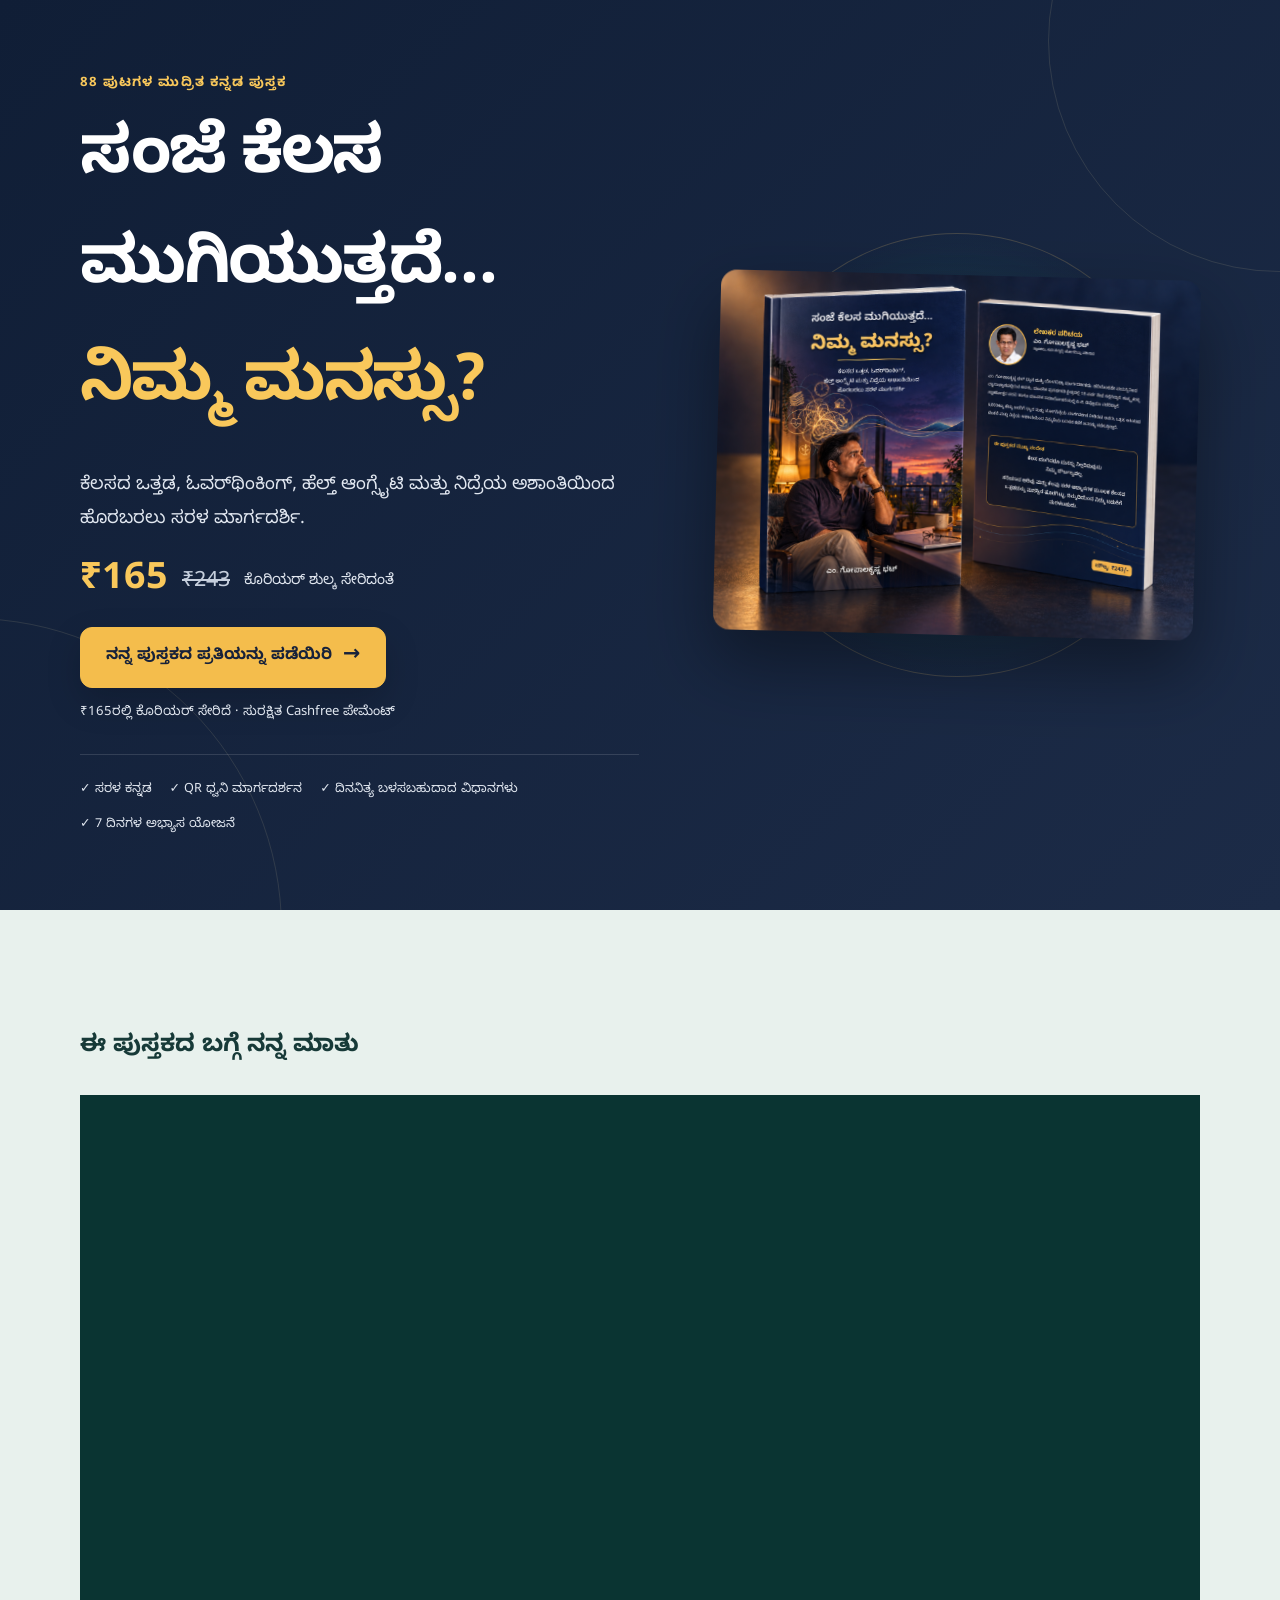
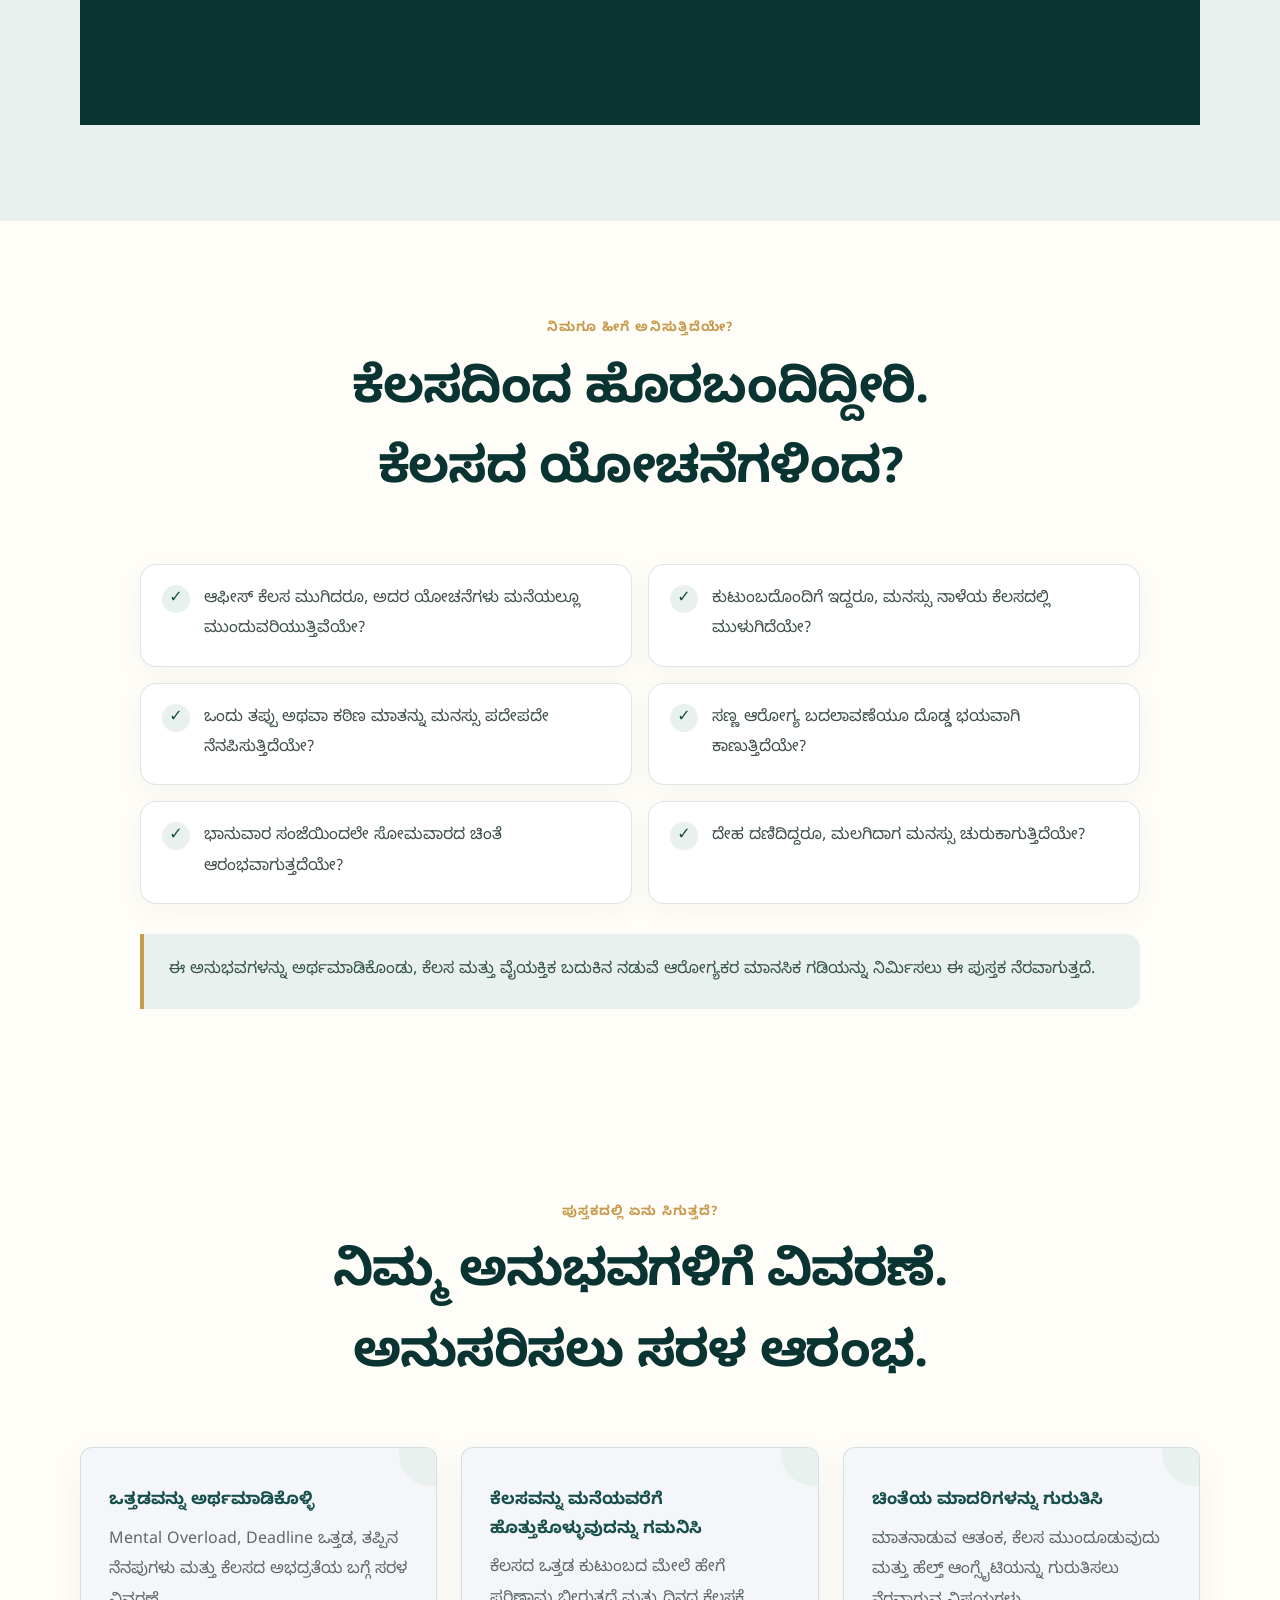
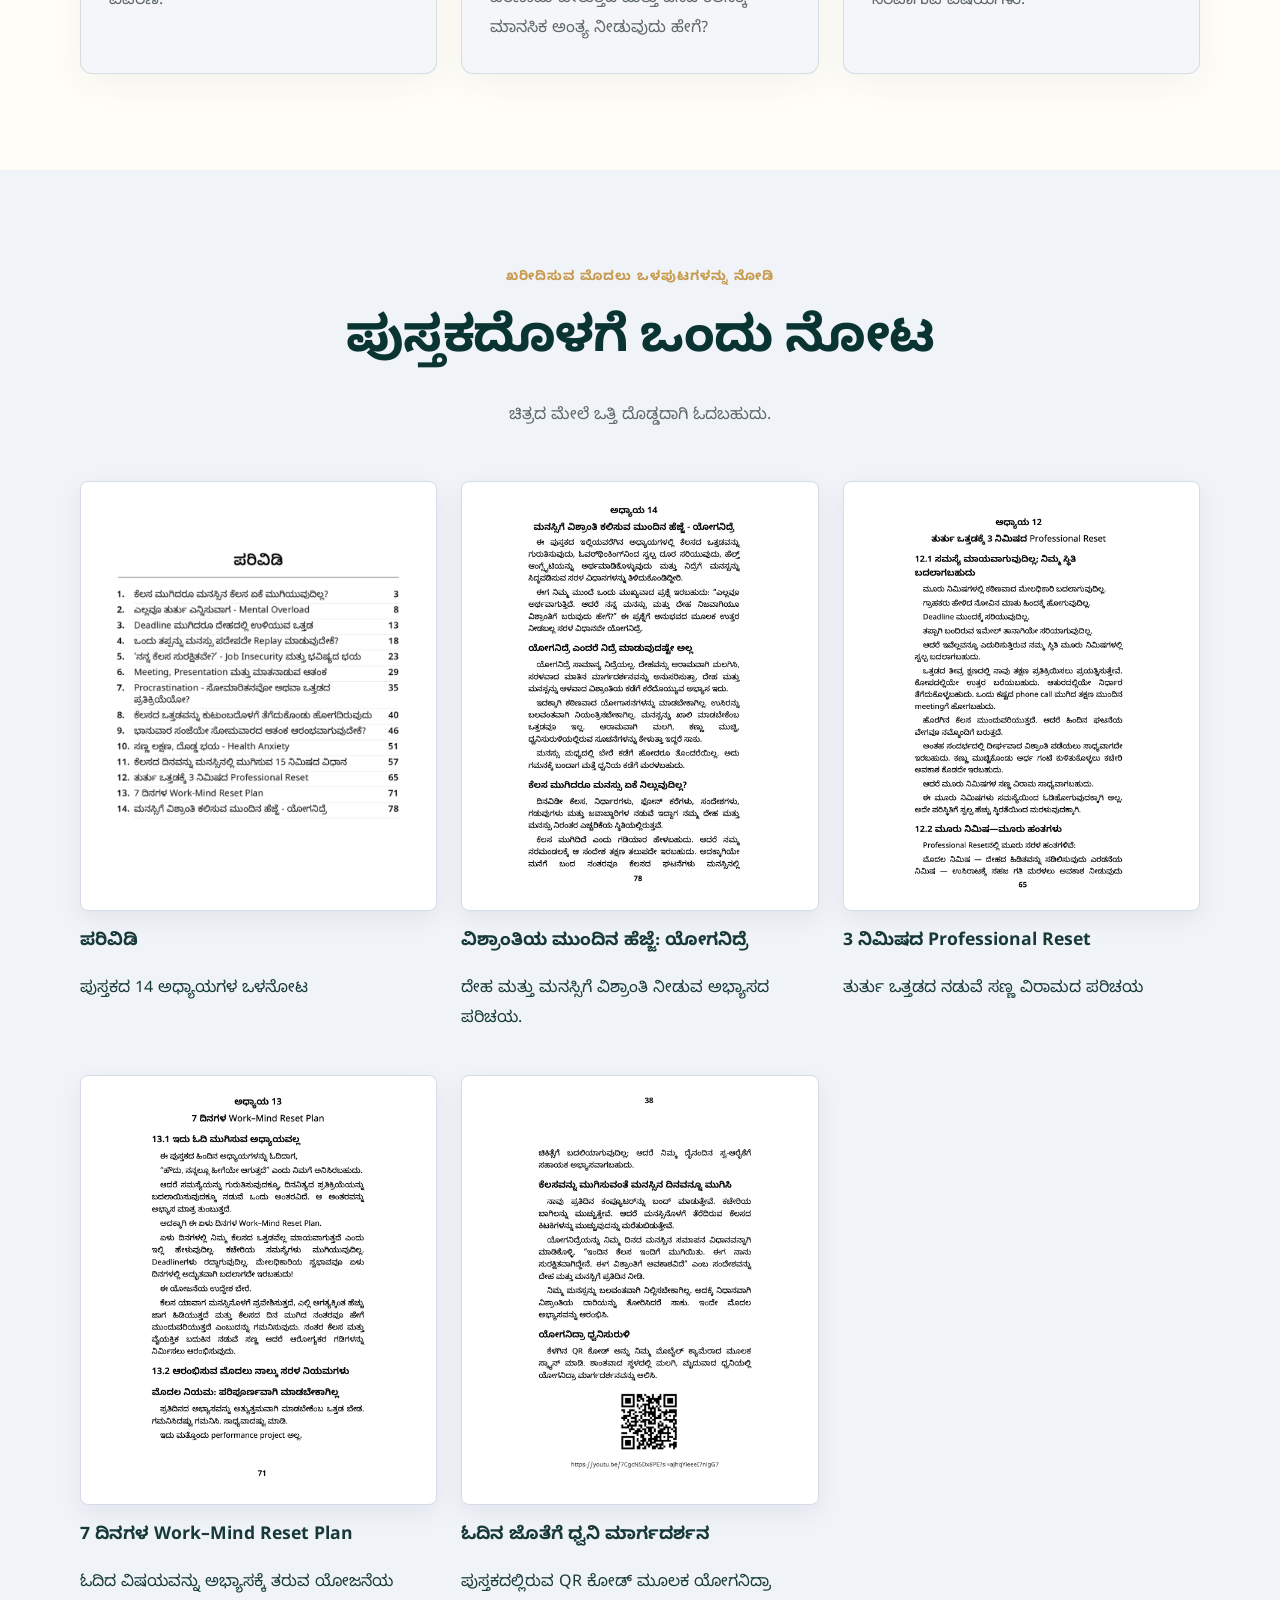
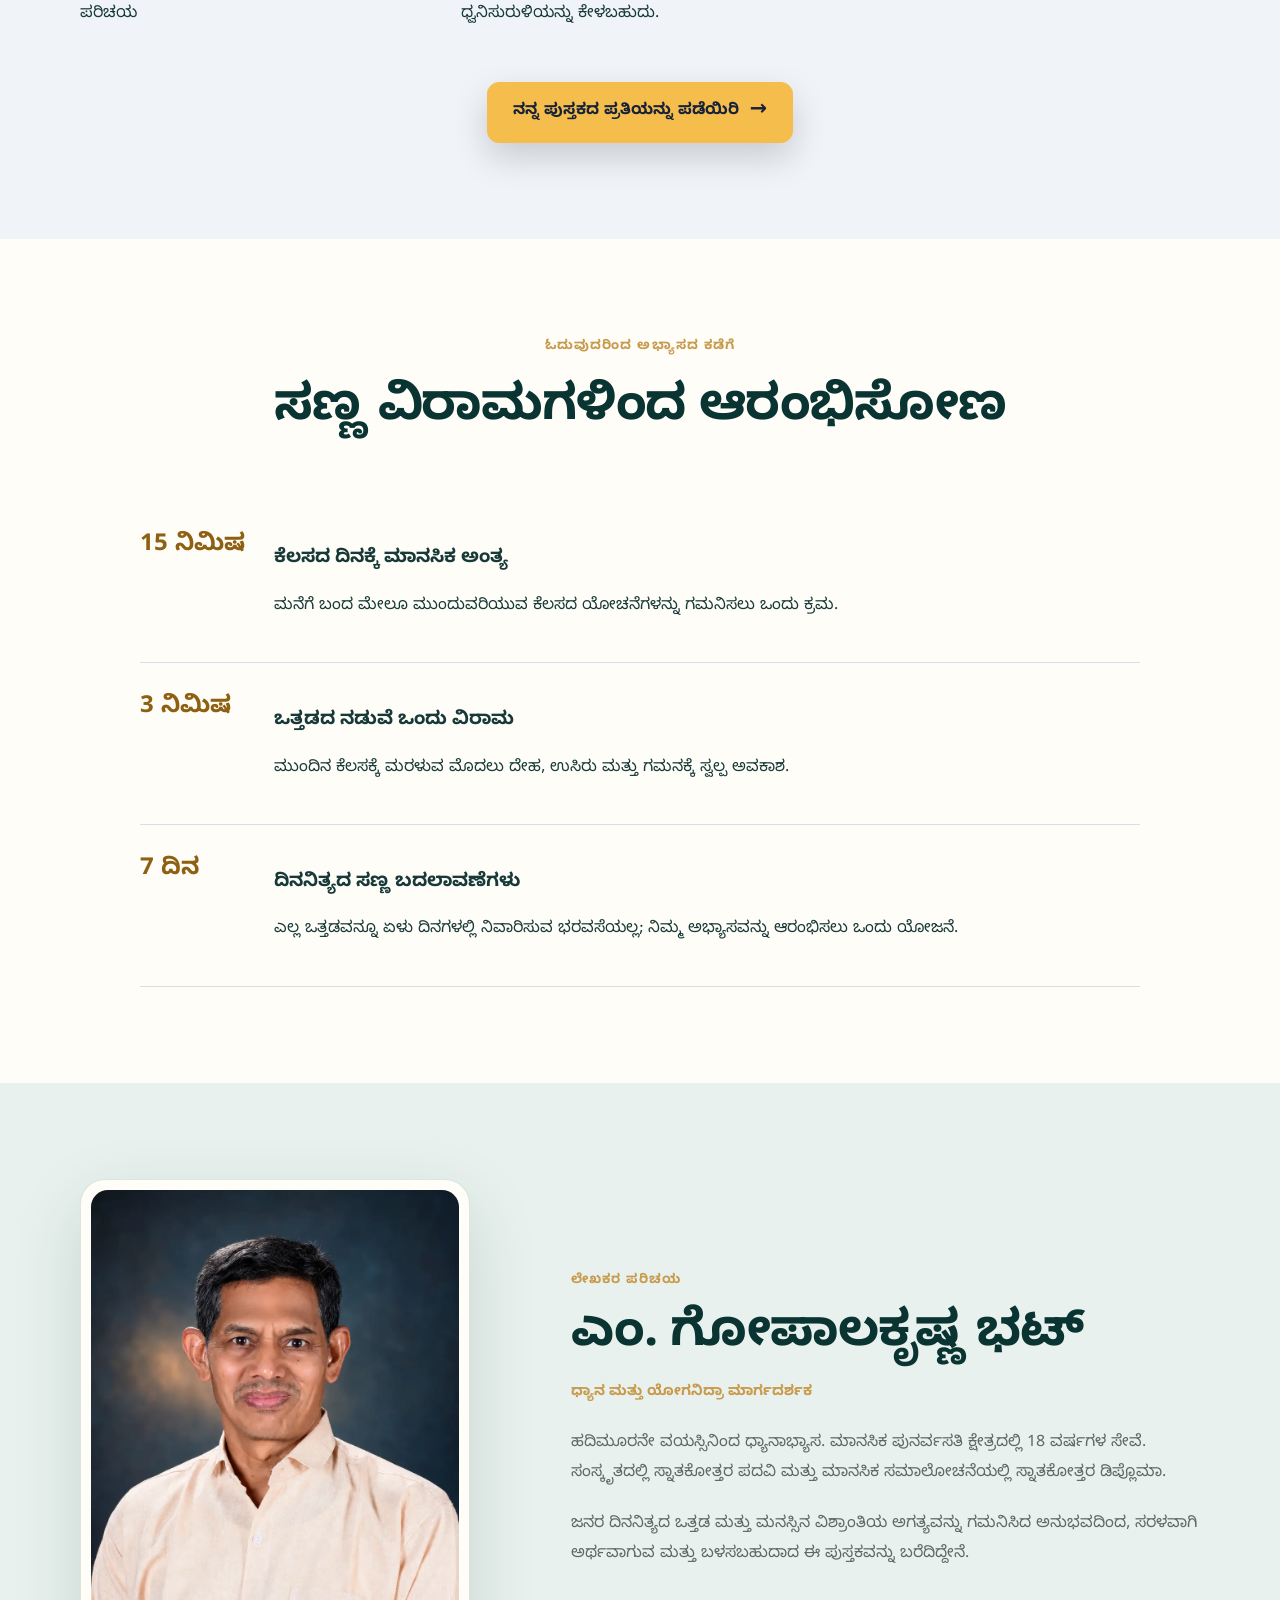
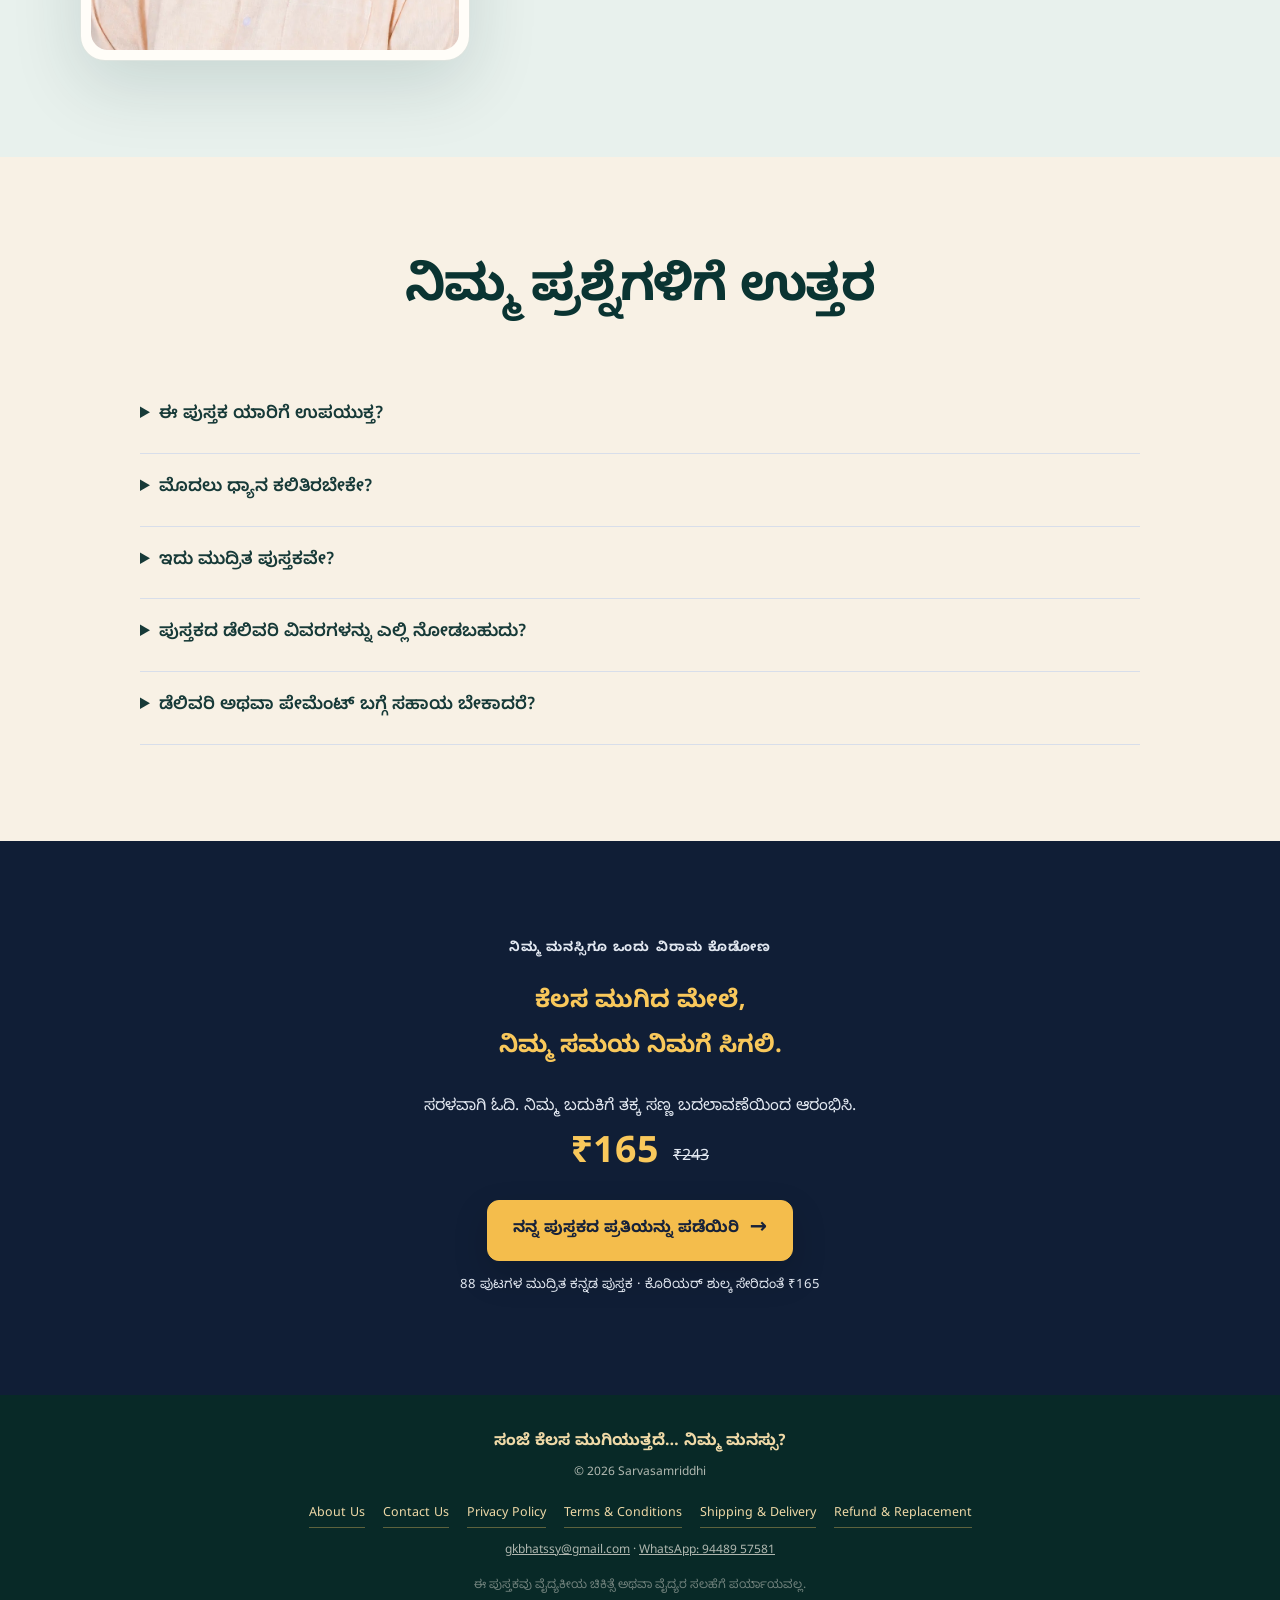
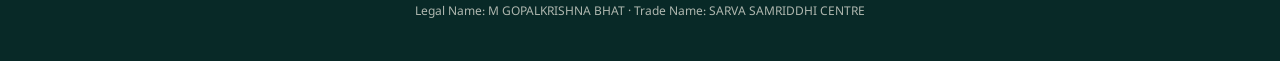
==== index.html @ 40033f7b "Add files via upload" ====
<!doctype html><html lang="kn"><head><meta charset="UTF-8"><meta name="viewport" content="width=device-width,initial-scale=1"><title>ಸಂಜೆ ಕೆಲಸ ಮುಗಿಯುತ್ತದೆ… ನಿಮ್ಮ ಮನಸ್ಸು? | ಎಂ. ಗೋಪಾಲಕೃಷ್ಣ ಭಟ್</title><meta name="description" content="ಕೆಲಸದ ಒತ್ತಡ, ಓವರ್‌ಥಿಂಕಿಂಗ್, ಹೆಲ್ತ್ ಆಂಗ್ಸೈಟಿ ಮತ್ತು ನಿದ್ರೆಯ ಅಶಾಂತಿಯಿಂದ ಹೊರಬರಲು ಸರಳ ಕನ್ನಡ ಮಾರ್ಗದರ್ಶಿ. 88 ಪುಟಗಳ ಮುದ್ರಿತ ಪುಸ್ತಕ."><link rel="canonical" href="https://sanjekelasa.yoganidraonline.com/"><meta name="theme-color" content="#101e36"><link rel="stylesheet" href="styles.css"><script src="config.js"></script><script defer src="tracking.js"></script></head><body><main><section class="hero"><div class="container hero-grid"><div class="hero-copy"><p class="eyebrow">88 ಪುಟಗಳ ಮುದ್ರಿತ ಕನ್ನಡ ಪುಸ್ತಕ</p><h1>ಸಂಜೆ ಕೆಲಸ ಮುಗಿಯುತ್ತದೆ…<span>ನಿಮ್ಮ ಮನಸ್ಸು?</span></h1><p class="hero-subtitle">ಕೆಲಸದ ಒತ್ತಡ, ಓವರ್‌ಥಿಂಕಿಂಗ್, ಹೆಲ್ತ್ ಆಂಗ್ಸೈಟಿ ಮತ್ತು ನಿದ್ರೆಯ ಅಶಾಂತಿಯಿಂದ ಹೊರಬರಲು ಸರಳ ಮಾರ್ಗದರ್ಶಿ.</p></div><div class="hero-visual"><div class="book-mockup-stage"><img src="assets/book-hero.png" alt="ಸಂಜೆ ಕೆಲಸ ಮುಗಿಯುತ್ತದೆ… ನಿಮ್ಮ ಮನಸ್ಸು? ಪುಸ್ತಕದ ಮುಂಭಾಗ ಮತ್ತು ಹಿಂಭಾಗದ 3D ಚಿತ್ರ" width="1448" height="1086" fetchpriority="high"></div></div><div class="hero-actions"><div class="price-row"><span class="price">₹165</span><del>₹243</del><span class="price-note">ಕೊರಿಯರ್ ಶುಲ್ಕ ಸೇರಿದಂತೆ</span></div><a class="primary-button checkout" href="https://payments.cashfree.com/forms/sanjekelasa">ನನ್ನ ಪುಸ್ತಕದ ಪ್ರತಿಯನ್ನು ಪಡೆಯಿರಿ <span aria-hidden="true">→</span></a><p class="payment-note">₹165ರಲ್ಲಿ ಕೊರಿಯರ್ ಸೇರಿದೆ · ಸುರಕ್ಷಿತ Cashfree ಪೇಮೆಂಟ್</p><div class="micro-trust"><span>✓ ಸರಳ ಕನ್ನಡ</span><span>✓ QR ಧ್ವನಿ ಮಾರ್ಗದರ್ಶನ</span><span>✓ ದಿನನಿತ್ಯ ಬಳಸಬಹುದಾದ ವಿಧಾನಗಳು</span><span>✓ 7 ದಿನಗಳ ಅಭ್ಯಾಸ ಯೋಜನೆ</span></div></div></div></section>
<section class="section book-video" id="book-video" hidden><div class="container"><h2>ಈ ಪುಸ್ತಕದ ಬಗ್ಗೆ ನನ್ನ ಮಾತು</h2><div class="video-wrap"><iframe id="intro-video" title="ಪುಸ್ತಕದ ಬಗ್ಗೆ ಲೇಖಕರ ಪರಿಚಯ" loading="lazy" allowfullscreen></iframe></div></div></section><section class="section problems"><div class="container narrow"><div class="section-heading"><p class="section-kicker">ನಿಮಗೂ ಹೀಗೆ ಅನಿಸುತ್ತಿದೆಯೇ?</p><h2>ಕೆಲಸದಿಂದ ಹೊರಬಂದಿದ್ದೀರಿ.<br>ಕೆಲಸದ ಯೋಚನೆಗಳಿಂದ?</h2></div><div class="problem-grid"><div class="problem-card"><span aria-hidden="true">✓</span><p>ಆಫೀಸ್ ಕೆಲಸ ಮುಗಿದರೂ, ಅದರ ಯೋಚನೆಗಳು ಮನೆಯಲ್ಲೂ ಮುಂದುವರಿಯುತ್ತಿವೆಯೇ?</p></div><div class="problem-card"><span aria-hidden="true">✓</span><p>ಕುಟುಂಬದೊಂದಿಗೆ ಇದ್ದರೂ, ಮನಸ್ಸು ನಾಳೆಯ ಕೆಲಸದಲ್ಲಿ ಮುಳುಗಿದೆಯೇ?</p></div><div class="problem-card"><span aria-hidden="true">✓</span><p>ಒಂದು ತಪ್ಪು ಅಥವಾ ಕಠಿಣ ಮಾತನ್ನು ಮನಸ್ಸು ಪದೇಪದೇ ನೆನಪಿಸುತ್ತಿದೆಯೇ?</p></div><div class="problem-card"><span aria-hidden="true">✓</span><p>ಸಣ್ಣ ಆರೋಗ್ಯ ಬದಲಾವಣೆಯೂ ದೊಡ್ಡ ಭಯವಾಗಿ ಕಾಣುತ್ತಿದೆಯೇ?</p></div><div class="problem-card"><span aria-hidden="true">✓</span><p>ಭಾನುವಾರ ಸಂಜೆಯಿಂದಲೇ ಸೋಮವಾರದ ಚಿಂತೆ ಆರಂಭವಾಗುತ್ತದೆಯೇ?</p></div><div class="problem-card"><span aria-hidden="true">✓</span><p>ದೇಹ ದಣಿದಿದ್ದರೂ, ಮಲಗಿದಾಗ ಮನಸ್ಸು ಚುರುಕಾಗುತ್ತಿದೆಯೇ?</p></div></div><div class="soft-highlight"><p>ಈ ಅನುಭವಗಳನ್ನು ಅರ್ಥಮಾಡಿಕೊಂಡು, ಕೆಲಸ ಮತ್ತು ವೈಯಕ್ತಿಕ ಬದುಕಿನ ನಡುವೆ ಆರೋಗ್ಯಕರ ಮಾನಸಿಕ ಗಡಿಯನ್ನು ನಿರ್ಮಿಸಲು ಈ ಪುಸ್ತಕ ನೆರವಾಗುತ್ತದೆ.</p></div></div></section><section class="section"><div class="container"><div class="section-heading"><p class="section-kicker">ಪುಸ್ತಕದಲ್ಲಿ ಏನು ಸಿಗುತ್ತದೆ?</p><h2>ನಿಮ್ಮ ಅನುಭವಗಳಿಗೆ ವಿವರಣೆ.<br>ಅನುಸರಿಸಲು ಸರಳ ಆರಂಭ.</h2></div><div class="benefit-grid"><article class="benefit-card"><h3>ಒತ್ತಡವನ್ನು ಅರ್ಥಮಾಡಿಕೊಳ್ಳಿ</h3><p>Mental Overload, Deadline ಒತ್ತಡ, ತಪ್ಪಿನ ನೆನಪುಗಳು ಮತ್ತು ಕೆಲಸದ ಅಭದ್ರತೆಯ ಬಗ್ಗೆ ಸರಳ ವಿವರಣೆ.</p></article><article class="benefit-card"><h3>ಕೆಲಸವನ್ನು ಮನೆಯವರೆಗೆ ಹೊತ್ತುಕೊಳ್ಳುವುದನ್ನು ಗಮನಿಸಿ</h3><p>ಕೆಲಸದ ಒತ್ತಡ ಕುಟುಂಬದ ಮೇಲೆ ಹೇಗೆ ಪರಿಣಾಮ ಬೀರುತ್ತದೆ ಮತ್ತು ದಿನದ ಕೆಲಸಕ್ಕೆ ಮಾನಸಿಕ ಅಂತ್ಯ ನೀಡುವುದು ಹೇಗೆ?</p></article><article class="benefit-card"><h3>ಚಿಂತೆಯ ಮಾದರಿಗಳನ್ನು ಗುರುತಿಸಿ</h3><p>ಮಾತನಾಡುವ ಆತಂಕ, ಕೆಲಸ ಮುಂದೂಡುವುದು ಮತ್ತು ಹೆಲ್ತ್ ಆಂಗ್ಸೈಟಿಯನ್ನು ಗುರುತಿಸಲು ನೆರವಾಗುವ ವಿಷಯಗಳು.</p></article></div></div></section><section class="section preview-section"><div class="container"><div class="section-heading"><p class="section-kicker">ಖರೀದಿಸುವ ಮೊದಲು ಒಳಪುಟಗಳನ್ನು ನೋಡಿ</p><h2>ಪುಸ್ತಕದೊಳಗೆ ಒಂದು ನೋಟ</h2><p>ಚಿತ್ರದ ಮೇಲೆ ಒತ್ತಿ ದೊಡ್ಡದಾಗಿ ಓದಬಹುದು.</p></div><div class="sample-grid"><a class="sample-card" href="assets/contents.png" target="_blank" rel="noopener"><div class="sample-paper"><img src="assets/contents.png" alt="ಪರಿವಿಡಿ — ಪುಸ್ತಕದ ಮೂಲ ಒಳಪುಟ" loading="lazy"></div><h3>ಪರಿವಿಡಿ</h3><p>ಪುಸ್ತಕದ 14 ಅಧ್ಯಾಯಗಳ ಒಳನೋಟ</p></a><a class="sample-card" href="assets/yoganidra.png" target="_blank" rel="noopener"><div class="sample-paper"><img src="assets/yoganidra.png" alt="ಯೋಗನಿದ್ರೆಯ ಪರಿಚಯ — ಪುಸ್ತಕದ ಒಳಪುಟ" loading="lazy"></div><h3>ವಿಶ್ರಾಂತಿಯ ಮುಂದಿನ ಹೆಜ್ಜೆ: ಯೋಗನಿದ್ರೆ</h3><p>ದೇಹ ಮತ್ತು ಮನಸ್ಸಿಗೆ ವಿಶ್ರಾಂತಿ ನೀಡುವ ಅಭ್ಯಾಸದ ಪರಿಚಯ.</p></a><a class="sample-card" href="assets/reset3.png" target="_blank" rel="noopener"><div class="sample-paper"><img src="assets/reset3.png" alt="3 ನಿಮಿಷದ Professional Reset — ಪುಸ್ತಕದ ಮೂಲ ಒಳಪುಟ" loading="lazy"></div><h3>3 ನಿಮಿಷದ Professional Reset</h3><p>ತುರ್ತು ಒತ್ತಡದ ನಡುವೆ ಸಣ್ಣ ವಿರಾಮದ ಪರಿಚಯ</p></a><a class="sample-card" href="assets/plan7.png" target="_blank" rel="noopener"><div class="sample-paper"><img src="assets/plan7.png" alt="7 ದಿನಗಳ Work–Mind Reset Plan — ಪುಸ್ತಕದ ಮೂಲ ಒಳಪುಟ" loading="lazy"></div><h3>7 ದಿನಗಳ Work–Mind Reset Plan</h3><p>ಓದಿದ ವಿಷಯವನ್ನು ಅಭ್ಯಾಸಕ್ಕೆ ತರುವ ಯೋಜನೆಯ ಪರಿಚಯ</p></a><a class="sample-card" href="assets/audio-qr.png" target="_blank" rel="noopener"><div class="sample-paper"><img src="assets/audio-qr.png" alt="ಯೋಗನಿದ್ರಾ ಧ್ವನಿಸುರುಳಿಯ QR ಕೋಡ್ ಇರುವ ಪುಸ್ತಕದ ಪುಟ" loading="lazy"></div><h3>ಓದಿನ ಜೊತೆಗೆ ಧ್ವನಿ ಮಾರ್ಗದರ್ಶನ</h3><p>ಪುಸ್ತಕದಲ್ಲಿರುವ QR ಕೋಡ್ ಮೂಲಕ ಯೋಗನಿದ್ರಾ ಧ್ವನಿಸುರುಳಿಯನ್ನು ಕೇಳಬಹುದು.</p></a></div><div class="section-cta"><a class="primary-button checkout" href="https://payments.cashfree.com/forms/sanjekelasa">ನನ್ನ ಪುಸ್ತಕದ ಪ್ರತಿಯನ್ನು ಪಡೆಯಿರಿ <span aria-hidden="true">→</span></a></div></div></section><section class="section"><div class="container narrow"><div class="section-heading"><p class="section-kicker">ಓದುವುದರಿಂದ ಅಭ್ಯಾಸದ ಕಡೆಗೆ</p><h2>ಸಣ್ಣ ವಿರಾಮಗಳಿಂದ ಆರಂಭಿಸೋಣ</h2></div><div class="reset-list"><article><strong>15 ನಿಮಿಷ</strong><div><h3>ಕೆಲಸದ ದಿನಕ್ಕೆ ಮಾನಸಿಕ ಅಂತ್ಯ</h3><p>ಮನೆಗೆ ಬಂದ ಮೇಲೂ ಮುಂದುವರಿಯುವ ಕೆಲಸದ ಯೋಚನೆಗಳನ್ನು ಗಮನಿಸಲು ಒಂದು ಕ್ರಮ.</p></div></article><article><strong>3 ನಿಮಿಷ</strong><div><h3>ಒತ್ತಡದ ನಡುವೆ ಒಂದು ವಿರಾಮ</h3><p>ಮುಂದಿನ ಕೆಲಸಕ್ಕೆ ಮರಳುವ ಮೊದಲು ದೇಹ, ಉಸಿರು ಮತ್ತು ಗಮನಕ್ಕೆ ಸ್ವಲ್ಪ ಅವಕಾಶ.</p></div></article><article><strong>7 ದಿನ</strong><div><h3>ದಿನನಿತ್ಯದ ಸಣ್ಣ ಬದಲಾವಣೆಗಳು</h3><p>ಎಲ್ಲ ಒತ್ತಡವನ್ನೂ ಏಳು ದಿನಗಳಲ್ಲಿ ನಿವಾರಿಸುವ ಭರವಸೆಯಲ್ಲ; ನಿಮ್ಮ ಅಭ್ಯಾಸವನ್ನು ಆರಂಭಿಸಲು ಒಂದು ಯೋಜನೆ.</p></div></article></div></div></section><section class="section author-section"><div class="container author-grid"><div class="author-photo"><img src="assets/author-portrait.webp" alt="ಎಂ. ಗೋಪಾಲಕೃಷ್ಣ ಭಟ್" loading="lazy"></div><div class="author-copy"><p class="section-kicker">ಲೇಖಕರ ಪರಿಚಯ</p><h2>ಎಂ. ಗೋಪಾಲಕೃಷ್ಣ ಭಟ್</h2><p class="author-role">ಧ್ಯಾನ ಮತ್ತು ಯೋಗನಿದ್ರಾ ಮಾರ್ಗದರ್ಶಕ</p><p>ಹದಿಮೂರನೇ ವಯಸ್ಸಿನಿಂದ ಧ್ಯಾನಾಭ್ಯಾಸ. ಮಾನಸಿಕ ಪುನರ್ವಸತಿ ಕ್ಷೇತ್ರದಲ್ಲಿ 18 ವರ್ಷಗಳ ಸೇವೆ. ಸಂಸ್ಕೃತದಲ್ಲಿ ಸ್ನಾತಕೋತ್ತರ ಪದವಿ ಮತ್ತು ಮಾನಸಿಕ ಸಮಾಲೋಚನೆಯಲ್ಲಿ ಸ್ನಾತಕೋತ್ತರ ಡಿಪ್ಲೊಮಾ.</p><p>ಜನರ ದಿನನಿತ್ಯದ ಒತ್ತಡ ಮತ್ತು ಮನಸ್ಸಿನ ವಿಶ್ರಾಂತಿಯ ಅಗತ್ಯವನ್ನು ಗಮನಿಸಿದ ಅನುಭವದಿಂದ, ಸರಳವಾಗಿ ಅರ್ಥವಾಗುವ ಮತ್ತು ಬಳಸಬಹುದಾದ ಈ ಪುಸ್ತಕವನ್ನು ಬರೆದಿದ್ದೇನೆ.</p></div></div></section><section class="section faq-section"><div class="container narrow"><div class="section-heading"><h2>ನಿಮ್ಮ ಪ್ರಶ್ನೆಗಳಿಗೆ ಉತ್ತರ</h2></div><details><summary>ಈ ಪುಸ್ತಕ ಯಾರಿಗೆ ಉಪಯುಕ್ತ?</summary><p>ಕೆಲಸ ಮುಗಿದ ನಂತರವೂ ಕೆಲಸದ ಚಿಂತೆ, ಓವರ್‌ಥಿಂಕಿಂಗ್ ಮತ್ತು ದಿನನಿತ್ಯದ ಒತ್ತಡ ಮುಂದುವರಿಯುವವರಿಗೆ.</p></details><details><summary>ಮೊದಲು ಧ್ಯಾನ ಕಲಿತಿರಬೇಕೇ?</summary><p>ಬೇಡ. ವಿಷಯಗಳನ್ನು ಸರಳ ಕನ್ನಡದಲ್ಲಿ ಪರಿಚಯಿಸಲಾಗಿದೆ. ನಿಮ್ಮ ಅನುಕೂಲಕ್ಕೆ ತಕ್ಕಂತೆ ಸಣ್ಣ ಅಭ್ಯಾಸಗಳಿಂದ ಆರಂಭಿಸಬಹುದು.</p></details><details><summary>ಇದು ಮುದ್ರಿತ ಪುಸ್ತಕವೇ?</summary><p>ಹೌದು. ಇದು 88 ಪುಟಗಳ ಕನ್ನಡ ಮುದ್ರಿತ ಪುಸ್ತಕ.</p></details><details><summary>ಪುಸ್ತಕದ ಡೆಲಿವರಿ ವಿವರಗಳನ್ನು ಎಲ್ಲಿ ನೋಡಬಹುದು?</summary><p>Shipping & Delivery ಪುಟದಲ್ಲಿ ವಿವರಗಳಿವೆ. ಖರೀದಿಸುವಾಗ ಸಂಪೂರ್ಣ ವಿಳಾಸ ಮತ್ತು ಸರಿಯಾದ ಮೊಬೈಲ್ ಸಂಖ್ಯೆ ನಮೂದಿಸಿ.</p></details><details><summary>ಡೆಲಿವರಿ ಅಥವಾ ಪೇಮೆಂಟ್ ಬಗ್ಗೆ ಸಹಾಯ ಬೇಕಾದರೆ?</summary><p>94489 57581 ಸಂಖ್ಯೆಗೆ WhatsApp ಮಾಡಿ ಅಥವಾ gkbhatssy@gmail.com ಗೆ ಬರೆಯಿರಿ. ಪೇಮೆಂಟ್ ಆಗಿದ್ದರೆ Order ID ತಿಳಿಸಿ.</p></details></div></section><section class="section final-offer"><div class="container narrow"><p class="section-kicker">ನಿಮ್ಮ ಮನಸ್ಸಿಗೂ ಒಂದು ವಿರಾಮ ಕೊಡೋಣ</p><h2>ಕೆಲಸ ಮುಗಿದ ಮೇಲೆ,<br>ನಿಮ್ಮ ಸಮಯ ನಿಮಗೆ ಸಿಗಲಿ.</h2><p>ಸರಳವಾಗಿ ಓದಿ. ನಿಮ್ಮ ಬದುಕಿಗೆ ತಕ್ಕ ಸಣ್ಣ ಬದಲಾವಣೆಯಿಂದ ಆರಂಭಿಸಿ.</p><div class="price-row"><span class="price">₹165</span><del>₹243</del></div><a class="primary-button checkout" href="https://payments.cashfree.com/forms/sanjekelasa">ನನ್ನ ಪುಸ್ತಕದ ಪ್ರತಿಯನ್ನು ಪಡೆಯಿರಿ <span aria-hidden="true">→</span></a><p class="payment-note">88 ಪುಟಗಳ ಮುದ್ರಿತ ಕನ್ನಡ ಪುಸ್ತಕ · ಕೊರಿಯರ್ ಶುಲ್ಕ ಸೇರಿದಂತೆ ₹165</p></div></section><footer><div class="container footer-inner"><strong>ಸಂಜೆ ಕೆಲಸ ಮುಗಿಯುತ್ತದೆ… ನಿಮ್ಮ ಮನಸ್ಸು?</strong><p>© 2026 Sarvasamriddhi</p><nav class="footer-links" aria-label="ಪಾಲಿಸಿಗಳು"><a href="about-us.html">About Us</a><a href="contact-us.html">Contact Us</a><a href="privacy-policy.html">Privacy Policy</a><a href="terms-and-conditions.html">Terms & Conditions</a><a href="shipping-delivery.html">Shipping & Delivery</a><a href="cancellation-replacement-refund.html">Refund & Replacement</a></nav><p><a href="mailto:gkbhatssy@gmail.com">gkbhatssy@gmail.com</a> · <a href="https://wa.me/919448957581">WhatsApp: 94489 57581</a></p><p class="footer-note">ಈ ಪುಸ್ತಕವು ವೈದ್ಯಕೀಯ ಚಿಕಿತ್ಸೆ ಅಥವಾ ವೈದ್ಯರ ಸಲಹೆಗೆ ಪರ್ಯಾಯವಲ್ಲ.</p><p class="footer-business">Legal Name: M GOPALKRISHNA BHAT · Trade Name: SARVA SAMRIDDHI CENTRE</p></div></footer></main><script>if(window.BOOK_CONFIG.videoUrl){document.getElementById("intro-video").src=window.BOOK_CONFIG.videoUrl;document.getElementById("book-video").hidden=false;}</script></body></html>
---- styles.css ----
@import url("https://fonts.googleapis.com/css2?family=Noto+Sans+Kannada:wght@400;500;600;700&display=swap");

:root {
  --ink: #173a38;
  --teal: #174f4b;
  --teal-deep: #0a3432;
  --teal-soft: #e8f1ed;
  --cream: #f8f1e5;
  --paper: #fffdf8;
  --gold: #c79a4c;
  --gold-light: #efd9a7;
  --muted: #5e6965;
  --line: rgba(23, 79, 75, 0.14);
  --shadow: 0 24px 70px rgba(10, 52, 50, 0.14);
}

* {
  box-sizing: border-box;
}

html {
  scroll-behavior: smooth;
}

body {
  margin: 0;
  color: var(--ink);
  background: var(--paper);
  font-family: "Noto Sans Kannada", system-ui, sans-serif;
  line-height: 1.75;
  text-rendering: optimizeLegibility;
}

img {
  display: block;
  max-width: 100%;
}

a {
  color: inherit;
}

.container {
  width: min(1120px, calc(100% - 40px));
  margin-inline: auto;
}

.narrow {
  max-width: 1000px;
}

.section {
  padding: 96px 0;
}

.section-heading {
  max-width: 790px;
  margin: 0 auto 48px;
  text-align: center;
}

.section-heading h2,
.purpose-copy h2,
.inside-copy h2,
.author-copy h2,
.order-copy h2 {
  margin: 0;
  color: var(--teal-deep);
  font-size: clamp(2rem, 4vw, 3.15rem);
  line-height: 1.3;
  letter-spacing: -0.025em;
}

.section-heading > p:last-child {
  max-width: 700px;
  margin: 18px auto 0;
  color: var(--muted);
  font-size: 1rem;
}

.section-kicker,
.eyebrow {
  margin: 0 0 12px;
  color: var(--gold);
  font-size: 0.83rem;
  font-weight: 700;
  letter-spacing: 0.08em;
  text-transform: uppercase;
}

.hero {
  position: relative;
  overflow: hidden;
  min-height: 92vh;
  display: flex;
  align-items: center;
  padding: 72px 0;
  color: #fffaf0;
  background:
    radial-gradient(circle at 77% 34%, rgba(239, 217, 167, 0.18), transparent 25%),
    radial-gradient(circle at 15% 15%, rgba(64, 137, 128, 0.28), transparent 29%),
    linear-gradient(135deg, #0a3432 0%, #174f4b 58%, #0b3b39 100%);
}

.hero::before,
.hero::after {
  position: absolute;
  content: "";
  border: 1px solid rgba(239, 217, 167, 0.12);
  border-radius: 999px;
}

.hero::before {
  width: 620px;
  height: 620px;
  left: -340px;
  bottom: -330px;
}

.hero::after {
  width: 460px;
  height: 460px;
  right: -230px;
  top: -190px;
}

.hero-grid {
  position: relative;
  z-index: 1;
  display: grid;
  grid-template-columns: 1.07fr 0.93fr;
  gap: 76px;
  align-items: center;
}

.hero h1 {
  max-width: 700px;
  margin: 0 0 24px;
  font-size: clamp(2.65rem, 5.2vw, 5rem);
  line-height: 1.18;
  letter-spacing: -0.035em;
}

.hero h1 span {
  display: block;
  margin-top: 7px;
  color: var(--gold-light);
}

.hero-subtitle {
  max-width: 685px;
  margin: 0 0 25px;
  color: rgba(255, 250, 240, 0.83);
  font-size: 1.12rem;
  line-height: 1.9;
}

.price-row {
  display: flex;
  gap: 14px;
  align-items: center;
  margin-bottom: 23px;
}

.price {
  color: var(--gold-light);
  font-size: 2.35rem;
  font-weight: 700;
  line-height: 1;
}

.price-note {
  color: rgba(255, 250, 240, 0.78);
  font-size: 0.91rem;
}

.primary-button {
  display: inline-flex;
  align-items: center;
  justify-content: center;
  gap: 11px;
  min-height: 58px;
  padding: 15px 25px;
  border: 1px solid rgba(255, 255, 255, 0.25);
  border-radius: 12px;
  color: #163d3a;
  background: linear-gradient(135deg, #f1dfb8, #c99d50);
  box-shadow: 0 14px 34px rgba(0, 0, 0, 0.17);
  font-size: 1rem;
  font-weight: 700;
  line-height: 1.4;
  text-align: center;
  text-decoration: none;
  transition: transform 180ms ease, box-shadow 180ms ease, filter 180ms ease;
}

.primary-button span {
  font-size: 1.3rem;
}

.primary-button:hover,
.primary-button:focus-visible {
  transform: translateY(-2px);
  filter: brightness(1.03);
  box-shadow: 0 18px 40px rgba(0, 0, 0, 0.22);
}

.primary-button:focus-visible,
summary:focus-visible {
  outline: 3px solid #fff;
  outline-offset: 4px;
}

.payment-note {
  margin: 13px 0 0;
  color: rgba(255, 250, 240, 0.68);
  font-size: 0.82rem;
}

.micro-trust {
  display: flex;
  flex-wrap: wrap;
  gap: 11px 18px;
  margin-top: 28px;
  padding-top: 24px;
  border-top: 1px solid rgba(255, 255, 255, 0.13);
  color: rgba(255, 250, 240, 0.8);
  font-size: 0.79rem;
}

.photo-frame {
  position: relative;
  max-width: 455px;
  margin-inline: auto;
  padding: 12px;
  border: 1px solid rgba(239, 217, 167, 0.38);
  border-radius: 28px;
  background: rgba(255, 255, 255, 0.07);
  box-shadow: 0 28px 70px rgba(0, 0, 0, 0.25);
  transform: rotate(1.25deg);
}

.photo-frame img {
  width: 100%;
  aspect-ratio: 4 / 5;
  border-radius: 19px;
  object-fit: cover;
  object-position: 50% 35%;
}

.photo-badge {
  position: absolute;
  right: -28px;
  bottom: 32px;
  max-width: 260px;
  padding: 15px 18px;
  border: 1px solid rgba(239, 217, 167, 0.42);
  border-radius: 13px;
  background: rgba(10, 52, 50, 0.94);
  box-shadow: 0 15px 35px rgba(0, 0, 0, 0.25);
  text-align: center;
}

.photo-badge strong,
.photo-badge span {
  display: block;
}

.photo-badge strong {
  color: var(--gold-light);
  font-size: 0.76rem;
  font-weight: 600;
}

.photo-badge span {
  margin-top: 2px;
  font-size: 1.18rem;
  font-weight: 700;
}

.book-mockup-stage {
  position: relative;
  isolation: isolate;
  display: grid;
  min-height: 560px;
  max-width: 480px;
  margin-inline: auto;
  place-items: center;
}

.book-mockup-stage::before {
  position: absolute;
  z-index: -1;
  width: 92%;
  aspect-ratio: 1;
  border: 1px solid rgba(242, 199, 112, 0.2);
  border-radius: 50%;
  background: radial-gradient(
    circle,
    rgba(242, 199, 112, 0.2) 0%,
    rgba(21, 118, 110, 0.18) 43%,
    rgba(21, 118, 110, 0) 72%
  );
  content: "";
}

.book-mockup-stage img {
  display: block;
  width: min(100%, 440px);
  height: auto;
  filter: drop-shadow(0 32px 34px rgba(0, 0, 0, 0.38));
  transform: rotate(1.4deg);
}

.trust-strip {
  padding: 28px 0;
  border-bottom: 1px solid var(--line);
  background: var(--cream);
}

.trust-grid {
  display: grid;
  grid-template-columns: repeat(4, 1fr);
}

.trust-grid > div {
  padding: 5px 25px;
  border-right: 1px solid var(--line);
  text-align: center;
}

.trust-grid > div:last-child {
  border-right: 0;
}

.trust-grid strong,
.trust-grid span {
  display: block;
}

.trust-grid strong {
  color: var(--teal);
  font-size: 1rem;
}

.trust-grid span {
  margin-top: 3px;
  color: var(--muted);
  font-size: 0.75rem;
  line-height: 1.5;
}

.problems {
  background: var(--paper);
}

.problem-grid {
  display: grid;
  grid-template-columns: repeat(2, 1fr);
  gap: 16px;
}

.problem-card {
  display: flex;
  gap: 14px;
  align-items: flex-start;
  padding: 20px 21px;
  border: 1px solid var(--line);
  border-radius: 16px;
  background: #fff;
  box-shadow: 0 8px 28px rgba(10, 52, 50, 0.04);
}

.problem-card span {
  flex: 0 0 28px;
  width: 28px;
  height: 28px;
  display: grid;
  place-items: center;
  border-radius: 50%;
  color: var(--teal);
  background: var(--teal-soft);
  font-weight: 700;
}

.problem-card p {
  margin: 0;
  color: #3f4f4b;
  font-size: 0.95rem;
}

.soft-highlight {
  margin-top: 30px;
  padding: 22px 25px;
  border-left: 4px solid var(--gold);
  border-radius: 0 14px 14px 0;
  background: var(--teal-soft);
}

.soft-highlight p {
  margin: 0;
  color: #36514d;
}

.book-purpose {
  background: var(--cream);
}

.split-grid {
  display: grid;
  grid-template-columns: 0.9fr 1.1fr;
  gap: 78px;
  align-items: center;
}

.purpose-visual {
  min-height: 440px;
  display: flex;
  flex-direction: column;
  align-items: center;
  justify-content: center;
  padding: 45px 30px;
  border: 1px solid rgba(239, 217, 167, 0.35);
  border-radius: 28px;
  color: #fff7e7;
  background:
    radial-gradient(circle at center, rgba(239, 217, 167, 0.17), transparent 38%),
    linear-gradient(145deg, var(--teal), var(--teal-deep));
  box-shadow: var(--shadow);
}

.moon-orbit {
  width: 180px;
  height: 180px;
  display: grid;
  place-items: center;
  border: 1px solid rgba(239, 217, 167, 0.27);
  border-radius: 50%;
}

.moon-orbit span {
  width: 95px;
  height: 95px;
  display: block;
  border-radius: 50%;
  background: transparent;
  box-shadow: -20px 8px 0 2px var(--gold-light);
  transform: translate(8px, -4px);
}

.purpose-visual > p {
  margin: 33px 0 16px;
  color: var(--gold-light);
  font-size: 1.4rem;
  font-weight: 700;
}

.purpose-flow {
  display: flex;
  gap: 10px;
  align-items: center;
  color: rgba(255, 247, 231, 0.75);
  font-size: 0.85rem;
}

.purpose-flow b {
  color: var(--gold);
}

.purpose-copy > p:not(.section-kicker),
.inside-copy > p,
.author-copy > p:not(.section-kicker):not(.author-role),
.order-copy > p {
  margin: 20px 0 0;
  color: var(--muted);
}

.benefits {
  background: var(--paper);
}

.benefit-grid {
  display: grid;
  grid-template-columns: repeat(3, 1fr);
  gap: 18px;
}

.benefit-card {
  position: relative;
  overflow: hidden;
  padding: 27px 25px;
  border: 1px solid var(--line);
  border-radius: 18px;
  background: #fff;
  box-shadow: 0 10px 35px rgba(10, 52, 50, 0.05);
}

.benefit-card::after {
  position: absolute;
  width: 65px;
  height: 65px;
  right: -28px;
  top: -27px;
  content: "";
  border-radius: 50%;
  background: var(--teal-soft);
}

.benefit-number {
  color: var(--gold);
  font-size: 0.79rem;
  font-weight: 700;
}

.benefit-card h3 {
  margin: 12px 0 9px;
  color: var(--teal);
  font-size: 1.05rem;
  line-height: 1.5;
}

.benefit-card p {
  margin: 0;
  color: var(--muted);
  font-size: 0.88rem;
}

.mid-cta {
  padding: 60px 0;
  color: #fffaf0;
  background: linear-gradient(130deg, var(--teal-deep), var(--teal));
}

.mid-cta-inner {
  display: grid;
  grid-template-columns: 1.25fr 0.75fr;
  gap: 50px;
  align-items: center;
}

.mid-cta h2 {
  max-width: 700px;
  margin: 0;
  font-size: clamp(1.75rem, 3.2vw, 2.6rem);
  line-height: 1.35;
}

.cta-side {
  display: flex;
  flex-direction: column;
  align-items: flex-start;
}

.compact-price {
  display: flex;
  gap: 12px;
  align-items: baseline;
  margin-bottom: 15px;
}

.compact-price strong {
  color: var(--gold-light);
  font-size: 2rem;
}

.compact-price span {
  color: rgba(255, 250, 240, 0.65);
  font-size: 0.8rem;
}

.inside-book {
  background: var(--cream);
}

.inside-grid {
  grid-template-columns: 0.8fr 1.2fr;
}

.chapter-list {
  display: grid;
  gap: 11px;
  margin: 0;
  padding: 0;
  list-style: none;
}

.chapter-list li {
  display: flex;
  gap: 13px;
  align-items: flex-start;
  padding: 14px 17px;
  border: 1px solid rgba(23, 79, 75, 0.1);
  border-radius: 12px;
  background: rgba(255, 253, 248, 0.78);
  color: #3e504c;
  font-size: 0.9rem;
}

.chapter-list span {
  color: var(--gold);
  font-size: 0.67rem;
}

.testimonials {
  background: var(--paper);
}

.testimonial-grid {
  display: grid;
  grid-template-columns: repeat(3, 1fr);
  gap: 20px;
}

.testimonial-card {
  overflow: hidden;
  border: 1px solid var(--line);
  border-radius: 20px;
  background: #fff;
  box-shadow: 0 12px 35px rgba(10, 52, 50, 0.06);
}

.video-wrap {
  position: relative;
  aspect-ratio: 16 / 9;
  background: var(--teal-deep);
}

.video-wrap iframe {
  position: absolute;
  inset: 0;
  width: 100%;
  height: 100%;
  border: 0;
}

.testimonial-copy {
  padding: 22px;
}

.testimonial-name {
  margin: 0 0 8px !important;
  color: var(--gold) !important;
  font-size: 0.83rem !important;
  font-weight: 700;
}

.testimonial-copy h3 {
  margin: 0 0 13px;
  color: var(--teal);
  font-size: 0.98rem;
  line-height: 1.55;
}

.testimonial-copy p {
  margin: 0;
  color: var(--muted);
  font-size: 0.83rem;
}

.testimonial-disclaimer {
  margin: 22px 0 0;
  color: #7b8581;
  font-size: 0.73rem;
  text-align: center;
}

.author-section {
  background: var(--teal-soft);
}

.author-grid {
  display: grid;
  grid-template-columns: 0.8fr 1.2fr;
  gap: 72px;
  align-items: center;
}

.author-photo {
  max-width: 390px;
  padding: 10px;
  border: 1px solid rgba(23, 79, 75, 0.14);
  border-radius: 25px;
  background: var(--paper);
  box-shadow: var(--shadow);
}

.author-photo img {
  width: 100%;
  aspect-ratio: 4 / 5;
  border-radius: 17px;
  object-fit: cover;
  object-position: center 27%;
}

.author-role {
  margin: 8px 0 22px;
  color: var(--gold);
  font-size: 0.9rem;
  font-weight: 700;
}

.author-copy blockquote {
  margin: 26px 0 0;
  padding: 19px 22px;
  border-left: 4px solid var(--gold);
  border-radius: 0 13px 13px 0;
  color: var(--teal);
  background: rgba(255, 253, 248, 0.75);
  font-weight: 600;
}

.order-section {
  background: var(--paper);
}

.order-card {
  display: grid;
  grid-template-columns: 1.15fr 0.85fr;
  gap: 65px;
  align-items: center;
  padding: 55px 60px;
  border: 1px solid rgba(239, 217, 167, 0.36);
  border-radius: 28px;
  color: #fffaf0;
  background:
    radial-gradient(circle at 90% 0%, rgba(239, 217, 167, 0.16), transparent 28%),
    linear-gradient(135deg, var(--teal-deep), var(--teal));
  box-shadow: var(--shadow);
}

.order-copy h2 {
  color: #fffaf0;
}

.order-copy > p {
  color: rgba(255, 250, 240, 0.72) !important;
}

.order-copy ul {
  display: grid;
  gap: 7px;
  margin: 22px 0 0;
  padding-left: 23px;
  color: rgba(255, 250, 240, 0.78);
  font-size: 0.87rem;
}

.order-price-box {
  display: flex;
  flex-direction: column;
  align-items: center;
  padding: 31px 25px;
  border: 1px solid rgba(239, 217, 167, 0.38);
  border-radius: 20px;
  background: rgba(255, 255, 255, 0.07);
  text-align: center;
}

.order-price-box > p {
  margin: 0;
  color: rgba(255, 250, 240, 0.72);
  font-size: 0.82rem;
}

.order-price-box > strong {
  margin-top: 3px;
  color: var(--gold-light);
  font-size: 3.5rem;
  line-height: 1.15;
}

.order-price-box > span {
  margin-bottom: 20px;
  color: rgba(255, 250, 240, 0.62);
  font-size: 0.78rem;
}

.order-price-box small {
  margin-top: 13px;
  color: rgba(255, 250, 240, 0.57);
  font-size: 0.68rem;
}

.faq-section {
  background: var(--cream);
}

.faq-wrap {
  max-width: 880px;
}

.faq-list {
  display: grid;
  gap: 12px;
}

.faq-list details {
  border: 1px solid var(--line);
  border-radius: 14px;
  background: var(--paper);
}

.faq-list summary {
  position: relative;
  padding: 19px 52px 19px 21px;
  color: var(--teal);
  cursor: pointer;
  font-weight: 700;
  list-style: none;
}

.faq-list summary::-webkit-details-marker {
  display: none;
}

.faq-list summary::after {
  position: absolute;
  width: 27px;
  height: 27px;
  right: 17px;
  top: 17px;
  display: grid;
  place-items: center;
  content: "+";
  border-radius: 50%;
  color: var(--teal);
  background: var(--teal-soft);
  font-size: 1.2rem;
  line-height: 1;
}

.faq-list details[open] summary::after {
  content: "−";
}

.faq-list details p {
  margin: 0;
  padding: 0 21px 20px;
  color: var(--muted);
  font-size: 0.9rem;
}

.final-cta {
  position: relative;
  overflow: hidden;
  padding: 100px 0;
  color: #fffaf0;
  background: var(--teal-deep);
}

.final-cta::before {
  position: absolute;
  width: 440px;
  height: 440px;
  left: 50%;
  top: 48%;
  content: "";
  border: 1px solid rgba(239, 217, 167, 0.12);
  border-radius: 50%;
  transform: translate(-50%, -50%);
}

.final-cta-inner {
  position: relative;
  z-index: 1;
  max-width: 800px;
  text-align: center;
}

.final-cta h2 {
  margin: 0;
  font-size: clamp(2.1rem, 4.6vw, 3.55rem);
  line-height: 1.3;
}

.final-cta-inner > p:not(.section-kicker) {
  max-width: 690px;
  margin: 20px auto 27px;
  color: rgba(255, 250, 240, 0.73);
}

.final-price {
  display: flex;
  gap: 11px;
  justify-content: center;
  align-items: baseline;
  margin-top: 18px;
}

.final-price strong {
  color: var(--gold-light);
  font-size: 1.5rem;
}

.final-price span {
  color: rgba(255, 250, 240, 0.6);
  font-size: 0.75rem;
}

footer {
  padding: 33px 0;
  color: rgba(255, 250, 240, 0.68);
  background: #082927;
}

.footer-inner {
  text-align: center;
}

.footer-inner p {
  margin: 4px 0;
  font-size: 0.75rem;
}

.footer-inner strong {
  color: var(--gold-light);
}

.footer-note {
  margin-top: 12px !important;
  color: rgba(255, 250, 240, 0.42);
}

.footer-links {
  display: flex;
  flex-wrap: wrap;
  justify-content: center;
  gap: 8px 18px;
  margin: 18px auto 12px;
}

.footer-links a,
.footer-contact a {
  color: var(--gold-light);
  font-size: 0.78rem;
  text-decoration: none;
  border-bottom: 1px solid rgba(231, 192, 99, 0.38);
}

.footer-links a:hover,
.footer-links a:focus-visible,
.footer-contact a:hover,
.footer-contact a:focus-visible {
  color: #fff4cf;
  border-bottom-color: currentColor;
}

.footer-business,
.footer-contact {
  overflow-wrap: anywhere;
}

/* POLICY PAGES */
.legal-page {
  min-height: 100vh;
  color: var(--ink);
  background: var(--cream);
}

.legal-header {
  padding: 34px 0 72px;
  color: #fffaf0;
  background: linear-gradient(145deg, #082927 0%, var(--teal) 100%);
}

.legal-back {
  display: inline-block;
  margin-bottom: 42px;
  color: var(--gold-light);
  font-size: 0.92rem;
  font-weight: 700;
  text-decoration: none;
}

.legal-back:hover,
.legal-back:focus-visible {
  color: #fff4cf;
  text-decoration: underline;
  text-underline-offset: 4px;
}

.legal-header h1 {
  max-width: 850px;
  margin: 8px 0 14px;
  color: #fffdf8;
  font-size: clamp(2rem, 5vw, 3.4rem);
  line-height: 1.12;
}

.legal-updated {
  margin: 0;
  color: rgba(255, 250, 240, 0.72);
  font-size: 0.95rem;
}

.legal-main {
  padding: 0 0 76px;
}

.legal-card {
  position: relative;
  margin-top: -34px;
  padding: clamp(28px, 5vw, 58px);
  border: 1px solid var(--line);
  border-radius: 24px;
  background: var(--paper);
  box-shadow: var(--shadow);
}

.legal-card h2 {
  margin: 34px 0 12px;
  color: var(--teal-deep);
  font-size: 1.35rem;
}

.legal-card h2:first-child {
  margin-top: 0;
}

.legal-card p,
.legal-card li {
  color: var(--muted);
  font-size: 1rem;
  line-height: 1.82;
}

.legal-card ul,
.legal-card ol {
  padding-left: 24px;
}

.legal-card li {
  margin-bottom: 10px;
}

.legal-details {
  display: grid;
  gap: 8px;
  margin-top: 26px;
  padding: 22px;
  border-left: 4px solid var(--gold);
  border-radius: 14px;
  background: var(--teal-soft);
}

.legal-details p {
  margin: 0;
  overflow-wrap: anywhere;
}

.legal-details strong {
  color: var(--teal-deep);
}

.legal-details a {
  color: var(--teal);
}

/* PAYMENT THANK-YOU PAGE */
.thank-you-page {
  min-height: 100vh;
  color: var(--ink);
  background:
    radial-gradient(circle at 15% 10%, rgba(239, 217, 167, 0.52), transparent 30%),
    linear-gradient(145deg, #082927 0%, var(--teal) 48%, #0c3b38 100%);
}

.thank-you-main {
  display: grid;
  min-height: 100vh;
  place-items: center;
  padding: 40px 20px;
}

.thank-you-card {
  width: min(680px, 100%);
  padding: clamp(30px, 6vw, 58px);
  border: 1px solid rgba(239, 217, 167, 0.58);
  border-radius: 28px;
  background: var(--paper);
  box-shadow: 0 28px 80px rgba(0, 20, 19, 0.35);
  text-align: center;
}

.thank-you-check {
  display: grid;
  width: 72px;
  height: 72px;
  margin: 0 auto 18px;
  place-items: center;
  border-radius: 50%;
  color: #fffdf8;
  background: var(--teal);
  box-shadow: 0 12px 28px rgba(23, 79, 75, 0.25);
  font-size: 2.35rem;
  font-weight: 800;
}

.thank-you-brand {
  margin: 0;
  color: #9a6d20;
  font-size: 0.78rem;
  font-weight: 800;
  letter-spacing: 0.08em;
}

.thank-you-card h1 {
  margin: 8px 0 4px;
  color: var(--teal-deep);
  font-size: clamp(2.25rem, 7vw, 3.5rem);
  line-height: 1.15;
}

.thank-you-lead {
  margin: 0 0 10px;
  color: var(--teal);
  font-size: clamp(1.12rem, 3vw, 1.35rem);
  font-weight: 700;
}

.thank-you-card > p:not(.thank-you-brand):not(.thank-you-lead):not(.thank-you-reference) {
  color: var(--muted);
}

.thank-you-reference {
  display: grid;
  gap: 3px;
  margin: 22px 0 0;
  padding: 14px 18px;
  border: 1px dashed rgba(23, 79, 75, 0.3);
  border-radius: 12px;
  background: var(--teal-soft);
}

.thank-you-reference[hidden] {
  display: none;
}

.thank-you-reference span {
  color: var(--muted);
  font-size: 0.75rem;
  text-transform: uppercase;
  letter-spacing: 0.08em;
}

.thank-you-reference strong {
  color: var(--teal-deep);
  overflow-wrap: anywhere;
}

.thank-you-next {
  margin: 28px 0 24px;
  padding: 22px 24px;
  border-left: 4px solid var(--gold);
  border-radius: 14px;
  background: var(--teal-soft);
  text-align: left;
}

.thank-you-next h2 {
  margin: 0 0 10px;
  color: var(--teal-deep);
  font-size: 1.2rem;
}

.thank-you-next ul {
  margin: 0;
  padding-left: 22px;
}

.thank-you-next li {
  margin-bottom: 7px;
  color: var(--muted);
}

.thank-you-next li:last-child {
  margin-bottom: 0;
}

.thank-you-actions {
  display: grid;
  justify-items: center;
  gap: 15px;
}

@media (max-width: 920px) {
  .hero-grid,
  .split-grid,
  .author-grid {
    gap: 50px;
  }

  .benefit-grid,
  .testimonial-grid {
    grid-template-columns: repeat(2, 1fr);
  }

  .testimonial-card:last-child {
    grid-column: 1 / -1;
    width: calc(50% - 10px);
    justify-self: center;
  }

  .order-card {
    gap: 42px;
    padding: 45px;
  }
}

@media (max-width: 760px) {
  .thank-you-main { padding: 18px 12px; }
  .thank-you-card { padding: 30px 20px; border-radius: 20px; }
  .thank-you-check { width: 62px; height: 62px; font-size: 2rem; }
  .thank-you-next { padding: 18px; }
  .thank-you-actions .primary-button { width: 100%; }

  .legal-header { padding: 26px 0 58px; }
  .legal-back { margin-bottom: 30px; }
  .legal-card { margin-top: -26px; border-radius: 18px; }
  .footer-links { gap: 10px 14px; }

  .container {
    width: min(100% - 28px, 620px);
  }

  .section {
    padding: 67px 0;
  }

  .section-heading {
    margin-bottom: 34px;
    text-align: left;
  }

  .section-heading > p:last-child {
    margin-left: 0;
  }

  .hero {
    min-height: auto;
    padding: 52px 0 64px;
  }

  .hero-grid,
  .split-grid,
  .author-grid,
  .mid-cta-inner,
  .order-card {
    grid-template-columns: 1fr;
  }

  .hero-grid {
    gap: 41px;
  }

  .hero h1 {
    font-size: clamp(2.25rem, 10.5vw, 3.35rem);
  }

  .hero-subtitle {
    font-size: 1rem;
  }

  .hero-copy .primary-button,
  .cta-side .primary-button,
  .order-price-box .primary-button,
  .final-cta .primary-button {
    width: 100%;
  }

  .micro-trust {
    display: grid;
  }

  .photo-frame {
    max-width: 390px;
    transform: none;
  }

  .photo-badge {
    right: 7px;
    bottom: 19px;
  }

  .book-mockup-stage {
    min-height: 450px;
    max-width: 390px;
  }

  .book-mockup-stage img {
    width: min(100%, 360px);
    transform: none;
  }

  .trust-grid {
    grid-template-columns: repeat(2, 1fr);
    row-gap: 22px;
  }

  .trust-grid > div {
    padding: 4px 12px;
  }

  .trust-grid > div:nth-child(2) {
    border-right: 0;
  }

  .problem-grid,
  .benefit-grid,
  .testimonial-grid {
    grid-template-columns: 1fr;
  }

  .split-grid,
  .author-grid {
    gap: 38px;
  }

  .purpose-visual {
    min-height: 365px;
  }

  .mid-cta-inner {
    gap: 28px;
  }

  .cta-side {
    align-items: stretch;
  }

  .compact-price {
    justify-content: center;
  }

  .testimonial-card:last-child {
    grid-column: auto;
    width: 100%;
  }

  .author-photo {
    max-width: 340px;
    margin-inline: auto;
  }

  .order-section {
    padding-inline: 14px;
  }

  .order-card {
    gap: 34px;
    padding: 38px 23px;
  }

  .final-cta {
    padding: 76px 0;
  }
}

@media (max-width: 420px) {
  .price-row,
  .final-price {
    align-items: flex-start;
    flex-direction: column;
    gap: 5px;
  }

  .final-price {
    align-items: center;
  }

  .purpose-flow {
    gap: 7px;
    font-size: 0.76rem;
  }

  .faq-list summary {
    font-size: 0.9rem;
  }
}

@media (prefers-reduced-motion: reduce) {
  html {
    scroll-behavior: auto;
  }

  .primary-button {
    transition: none;
  }
}

/* BOOK INTRODUCTION VIDEO */
.book-video { background: var(--teal-soft); }
.book-video-grid { display: grid; grid-template-columns: minmax(0, 1.08fr) minmax(300px, 0.92fr); gap: 58px; align-items: center; }
.book-video-player { overflow: hidden; aspect-ratio: 16 / 9; border: 8px solid rgba(255, 255, 255, 0.74); border-radius: 22px; background: #071c1b; box-shadow: var(--shadow); }
.book-video-player iframe { display: block; width: 100%; height: 100%; border: 0; }
.book-video-copy h2 { margin: 0 0 20px; color: var(--teal-deep); font-size: clamp(1.9rem, 3.5vw, 2.8rem); line-height: 1.35; }
.book-video-copy > p:not(.section-kicker) { margin: 0 0 22px; color: var(--muted); }
.video-link { color: var(--teal); font-weight: 700; text-decoration-color: var(--gold); text-underline-offset: 5px; }

/* PHOTO TESTIMONIALS */
.photo-testimonials { background: var(--cream); }
.photo-testimonial-grid { display: grid; grid-template-columns: repeat(6, 1fr); gap: 24px; }
.photo-testimonial-card { grid-column: span 2; overflow: hidden; border: 1px solid var(--line); border-radius: 20px; background: var(--paper); box-shadow: 0 14px 40px rgba(10, 52, 50, 0.08); }
.photo-testimonial-card:nth-child(4) { grid-column: 2 / span 2; }
.photo-testimonial-card:nth-child(5) { grid-column: 4 / span 2; }
.photo-testimonial-card img { width: 100%; aspect-ratio: 4 / 5; object-fit: cover; object-position: center top; }
.photo-testimonial-copy { padding: 22px; }
.photo-testimonial-copy h3 { margin: 0; color: var(--teal-deep); font-size: 1.08rem; }
.testimonial-location { margin: 3px 0 12px; color: var(--gold); font-size: 0.86rem; font-weight: 700; }
.photo-testimonial-copy > p:last-child { margin: 0; color: var(--muted); font-size: 0.94rem; line-height: 1.85; }
.testimonial-bridge { max-width: 850px; margin: 42px auto 0; padding: 22px 26px; border-left: 4px solid var(--gold); border-radius: 14px; background: var(--teal-soft); text-align: center; }
.testimonial-bridge p { margin: 0; color: var(--teal); font-weight: 600; }

@media (max-width: 820px) {
  .book-video-grid { grid-template-columns: 1fr; gap: 34px; }
  .book-video-copy h2 { font-size: 1.85rem; }
  .photo-testimonial-grid { grid-template-columns: 1fr; }
  .photo-testimonial-card, .photo-testimonial-card:nth-child(4), .photo-testimonial-card:nth-child(5) { grid-column: auto; }
  .testimonial-bridge { margin-top: 32px; padding: 20px; text-align: left; }
}

/* HERO CONTENT ORDER */
@media (min-width: 761px) {
  .hero-grid {
    row-gap: 0;
  }

  .hero-copy {
    grid-column: 1;
    grid-row: 1;
    align-self: end;
  }

  .hero-actions {
    grid-column: 1;
    grid-row: 2;
    align-self: start;
  }

  .hero-visual {
    grid-column: 2;
    grid-row: 1 / span 2;
  }
}

/* SLIGHTLY LARGER BODY COPY FOR COMFORTABLE READING */
.section-heading > p:last-child,
.problem-card p,
.soft-highlight p,
.purpose-copy > p:not(.section-kicker),
.benefit-card p,
.inside-copy > p:not(.section-kicker),
.chapter-list li,
.testimonial-copy > p:not(.testimonial-name),
.book-video-copy > p:not(.section-kicker),
.author-copy > p:not(.section-kicker):not(.author-role),
.order-copy p,
.order-copy li,
.faq-list p,
.final-cta-inner > p:not(.section-kicker),
.photo-testimonial-copy > p:last-child,
.testimonial-bridge p {
  font-size: 1rem;
}

@media (max-width: 760px) {
  .hero-grid {
    row-gap: 30px;
  }

  .hero-copy,
  .hero-visual,
  .hero-actions {
    grid-column: 1;
  }

  .hero-copy {
    grid-row: 1;
  }

  .hero-visual {
    grid-row: 2;
  }

  .hero-actions {
    grid-row: 3;
  }

  .hero-actions .primary-button {
    width: 100%;
  }

  .hero-subtitle {
    font-size: 1.06rem;
  }

  .payment-note {
    font-size: 0.88rem;
  }

  .micro-trust {
    font-size: 0.86rem;
  }
}

/* New book: midnight blue and gold, using the previous page's structure. */
[hidden]{display:none!important}.hero{background:linear-gradient(135deg,#101e36,#1c2b47);color:#fff}.hero h1,.hero h1 span{color:#fff}.hero h1 span{color:#f9c85b;display:block}.hero-subtitle,.hero .payment-note,.hero .price-note,.hero .micro-trust{color:#e1e7f0}.hero .eyebrow{color:#f9c85b}.hero .book-mockup-stage{background:none;border:0;box-shadow:none;padding:0}.hero .book-mockup-stage img{width:100%;border-radius:16px}.hero .price{color:#f9c85b}.hero del{color:#c6cfdd;font-size:1.35rem}.primary-button{background:#f4bd4c;color:#17223a;border-color:#f4bd4c}.primary-button:hover{background:#ffcf70;color:#101e36}.hero-grid{grid-template-areas:"copy visual" "actions visual"}.hero-copy{grid-area:copy}.hero-actions{grid-area:actions}.hero-visual{grid-area:visual}.section-heading h2{line-height:1.6}.preview-section{background:#f0f3f8}.sample-grid{display:grid;grid-template-columns:repeat(4,minmax(0,1fr));gap:24px}.sample-card{display:block;color:inherit;text-decoration:none}.sample-paper{height:350px;background:white;padding:12px;border:1px solid #d5dce7;border-radius:8px;box-shadow:0 8px 24px #101e3610;overflow:hidden}.sample-paper img{width:100%;height:100%;object-fit:contain}.sample-card h3{font-size:1.1rem;line-height:1.7;margin:18px 0 8px}.sample-card p{font-size:1rem;line-height:1.9}.section-cta{margin-top:36px;text-align:center}.benefit-grid{display:grid;grid-template-columns:repeat(3,1fr);gap:24px}.benefit-card{padding:28px;background:#f4f6fa;border-radius:12px}.benefit-card h3{line-height:1.7}.reset-list article{display:flex;gap:24px;padding:24px 0;border-bottom:1px solid #d8deea}.reset-list strong{flex:0 0 110px;font-size:1.5rem;color:#8d6012}.reset-list h3{line-height:1.7;margin-bottom:8px}.faq-section details{border-bottom:1px solid #d8deea;padding:20px 0}.faq-section summary{cursor:pointer;font-size:1.1rem;line-height:1.8;font-weight:600}.faq-section details p{margin-top:14px}.final-offer{background:#101e36;color:white;text-align:center}.final-offer h2,.final-offer .price{color:#f9c85b}.final-offer p,.final-offer del{color:#e1e7f0}.final-offer .price-row{justify-content:center}.video-wrap{aspect-ratio:16/9;margin-top:24px}.video-wrap iframe{width:100%;height:100%;border:0}body{font-size:1rem;line-height:1.9}.hero h1{line-height:1.65}h3{line-height:1.7}@media(max-width:900px){.sample-grid{grid-template-columns:repeat(2,minmax(0,1fr))}.benefit-grid{grid-template-columns:1fr}.hero-grid{grid-template-areas:"copy" "visual" "actions";grid-template-columns:1fr}.hero-visual{max-width:680px;margin:auto}.sample-paper{height:380px}}@media(max-width:520px){.sample-grid{grid-template-columns:1fr}.sample-paper{height:460px}.hero h1{font-size:2.1rem}.reset-list article{gap:16px}.reset-list strong{flex-basis:80px;font-size:1.2rem}}

.sample-paper{position:relative}.sample-paper.sideways img{position:absolute;width:133.333%;height:75%;max-width:none;left:50%;top:50%;transform:translate(-50%,-50%) rotate(-90deg);object-fit:contain}

.sample-grid{grid-template-columns:repeat(3,minmax(0,1fr))}.sample-paper{height:430px}@media(max-width:900px){.sample-grid{grid-template-columns:repeat(2,minmax(0,1fr))}}@media(max-width:520px){.sample-grid{grid-template-columns:1fr}.sample-paper{height:480px}}
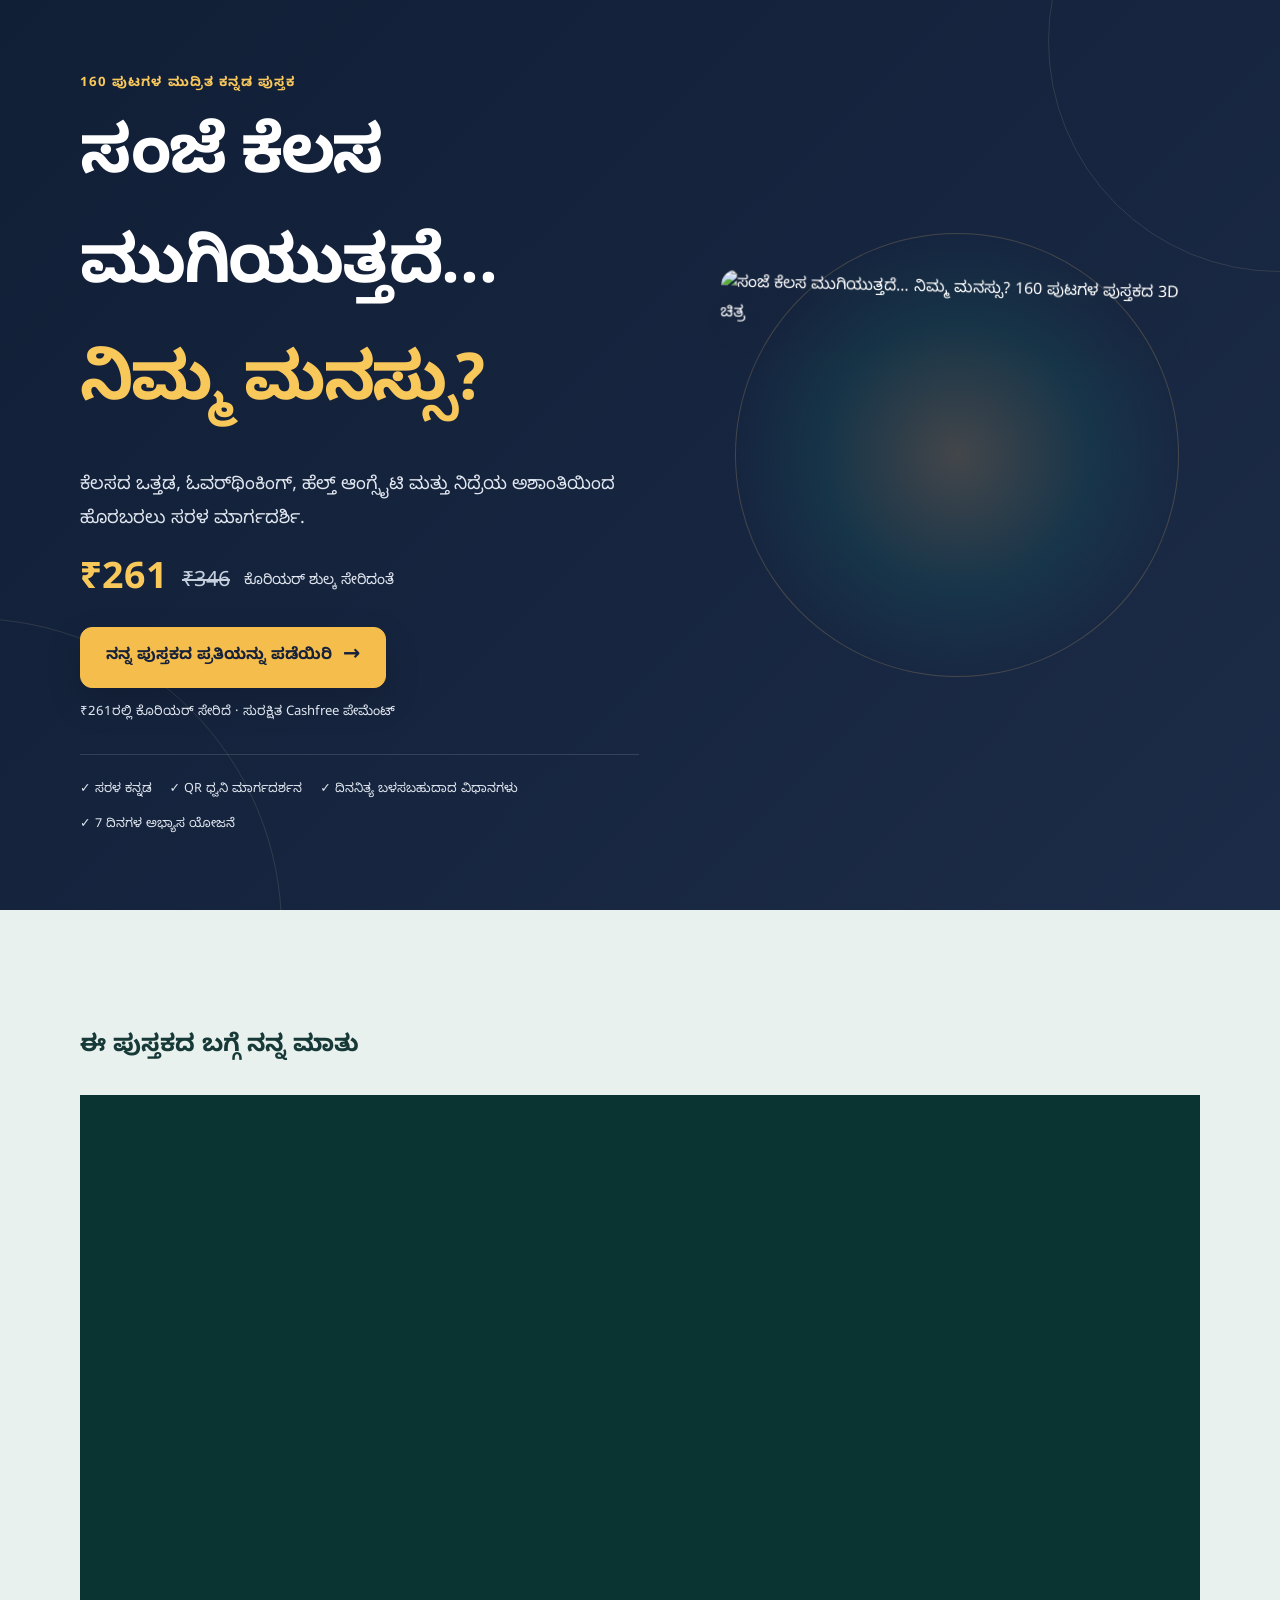
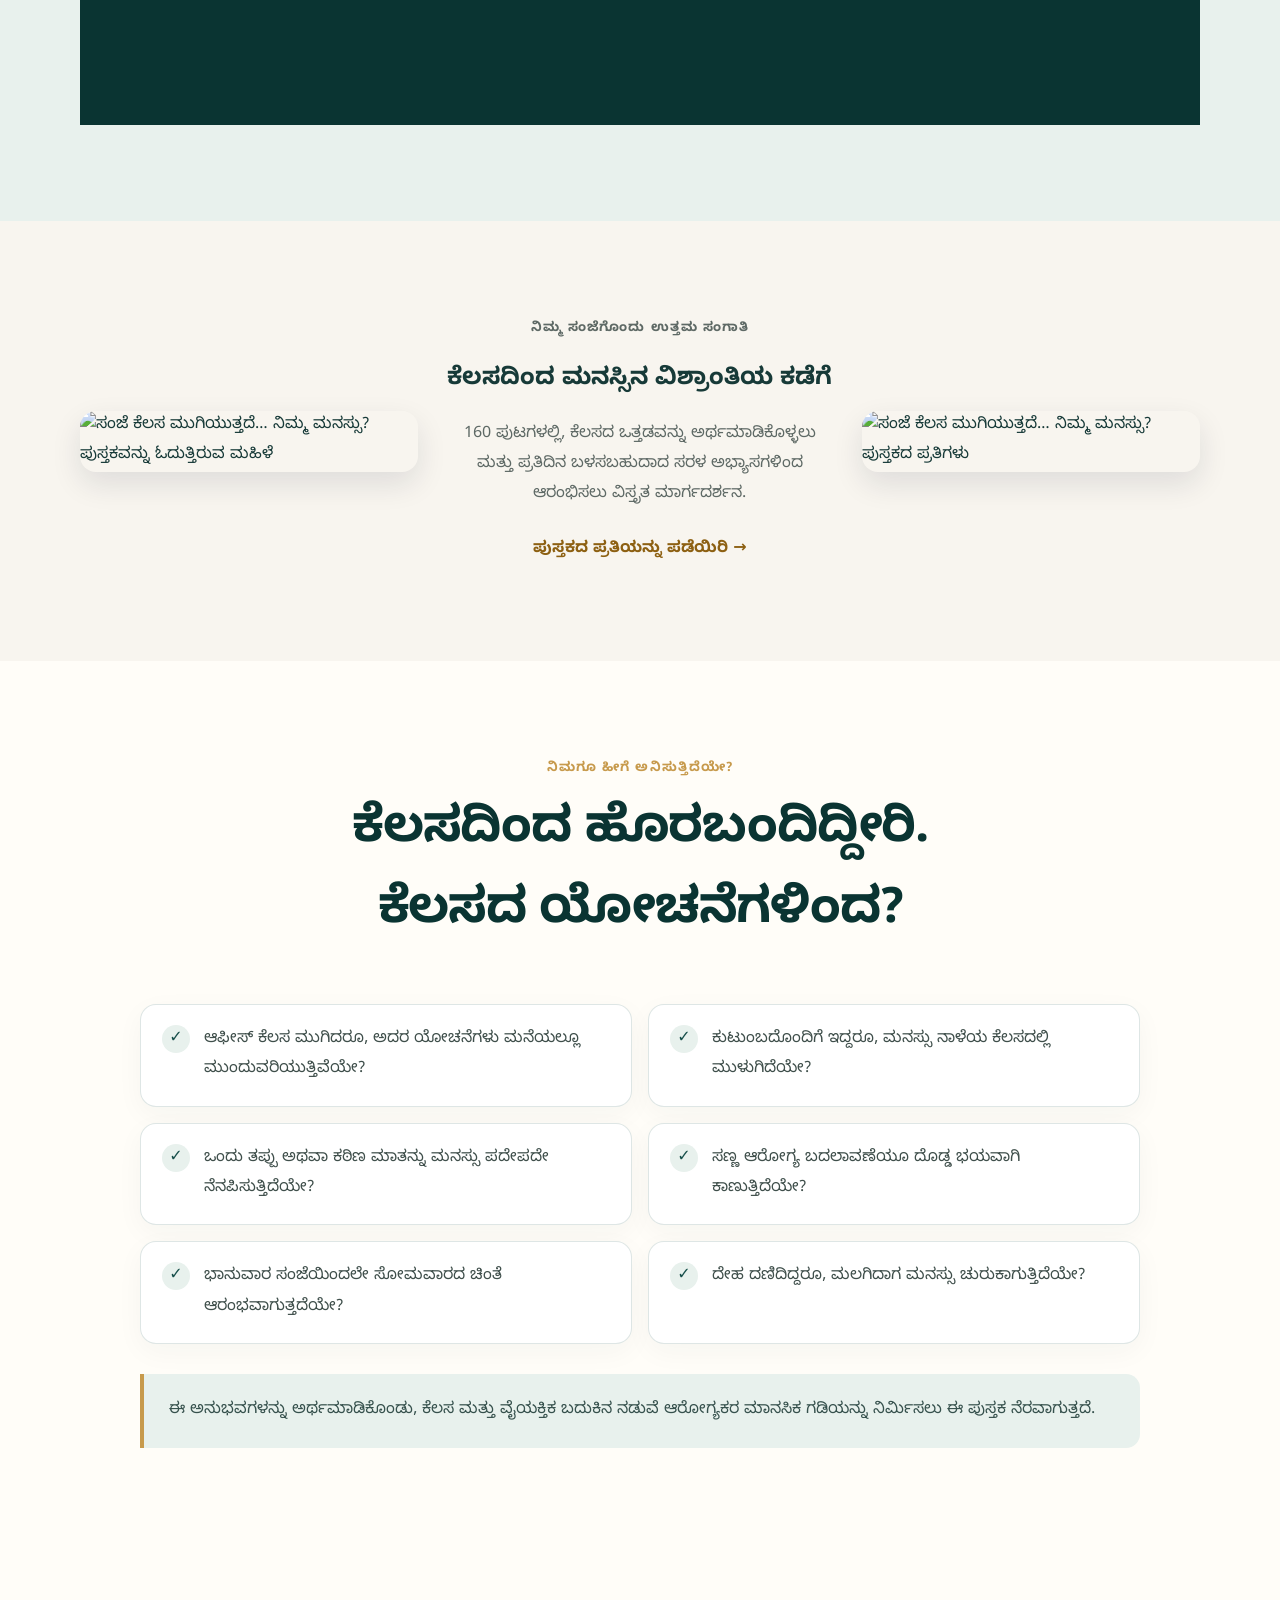
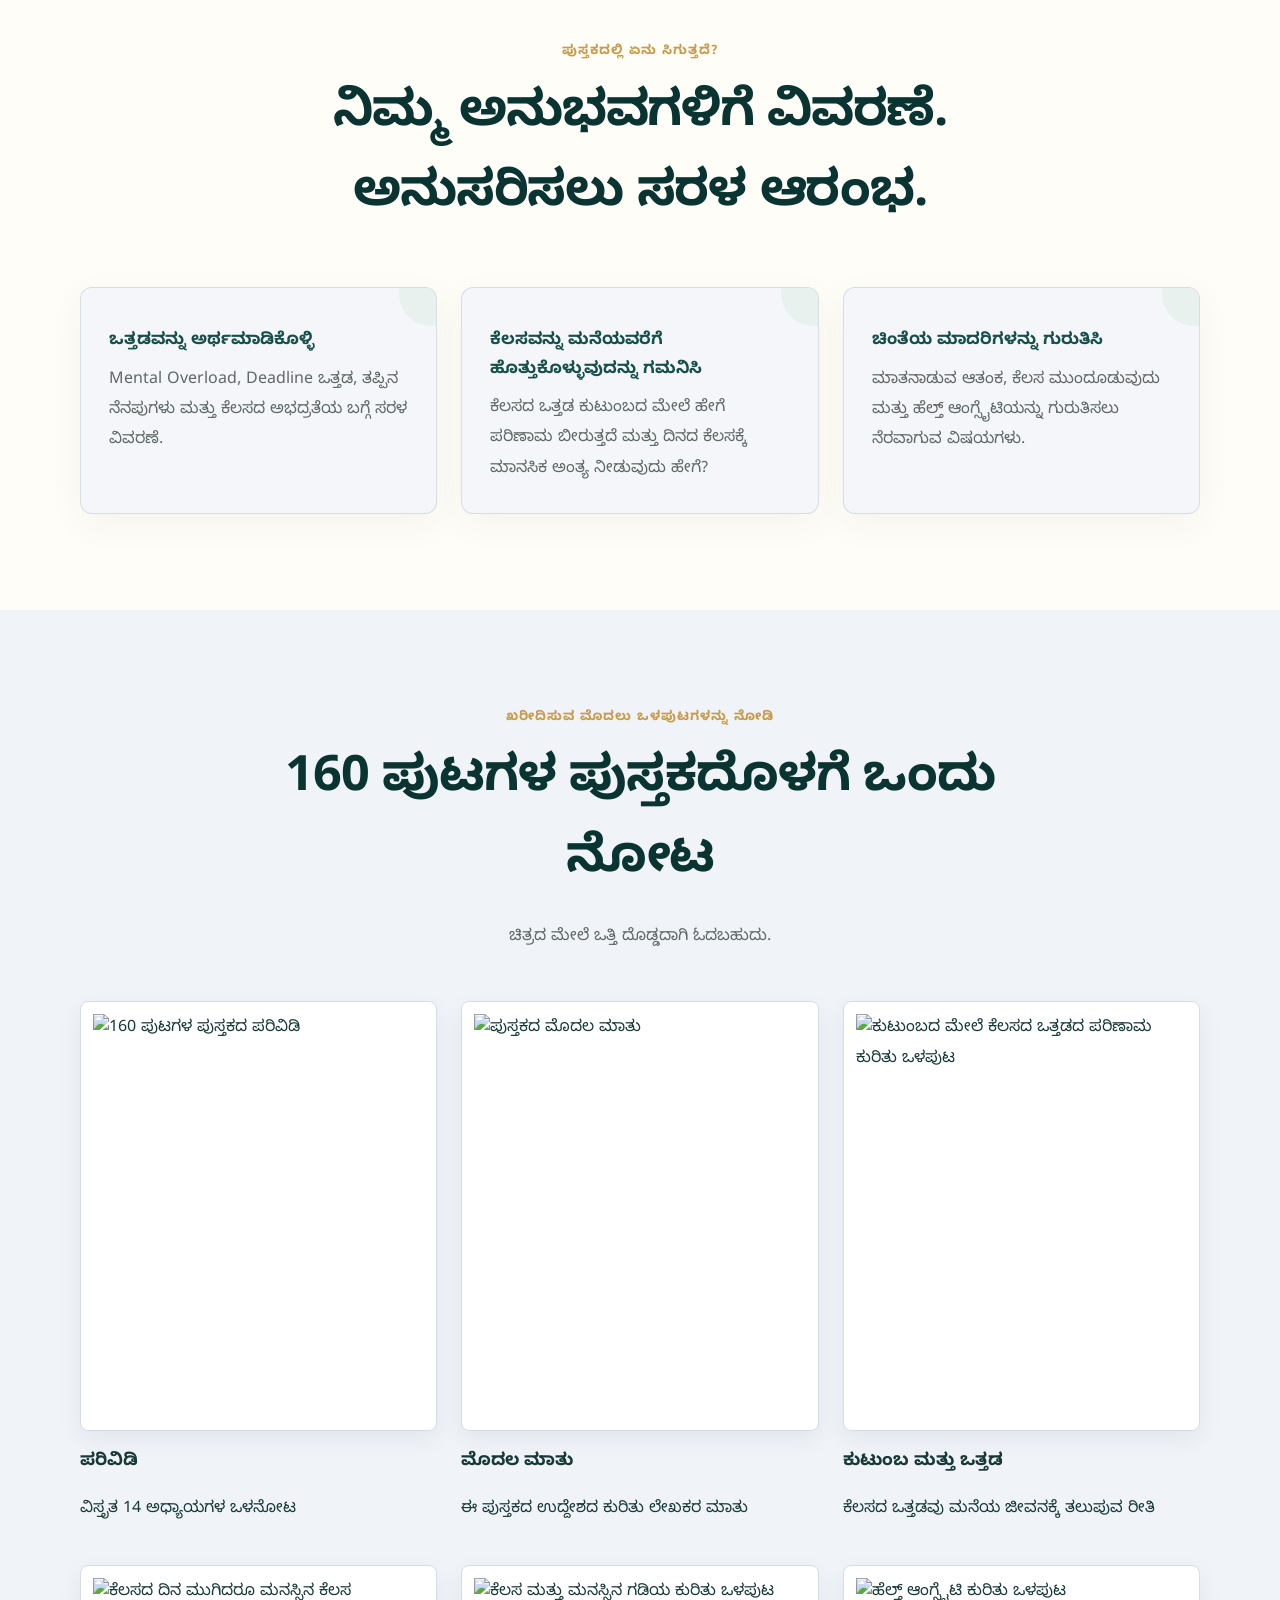
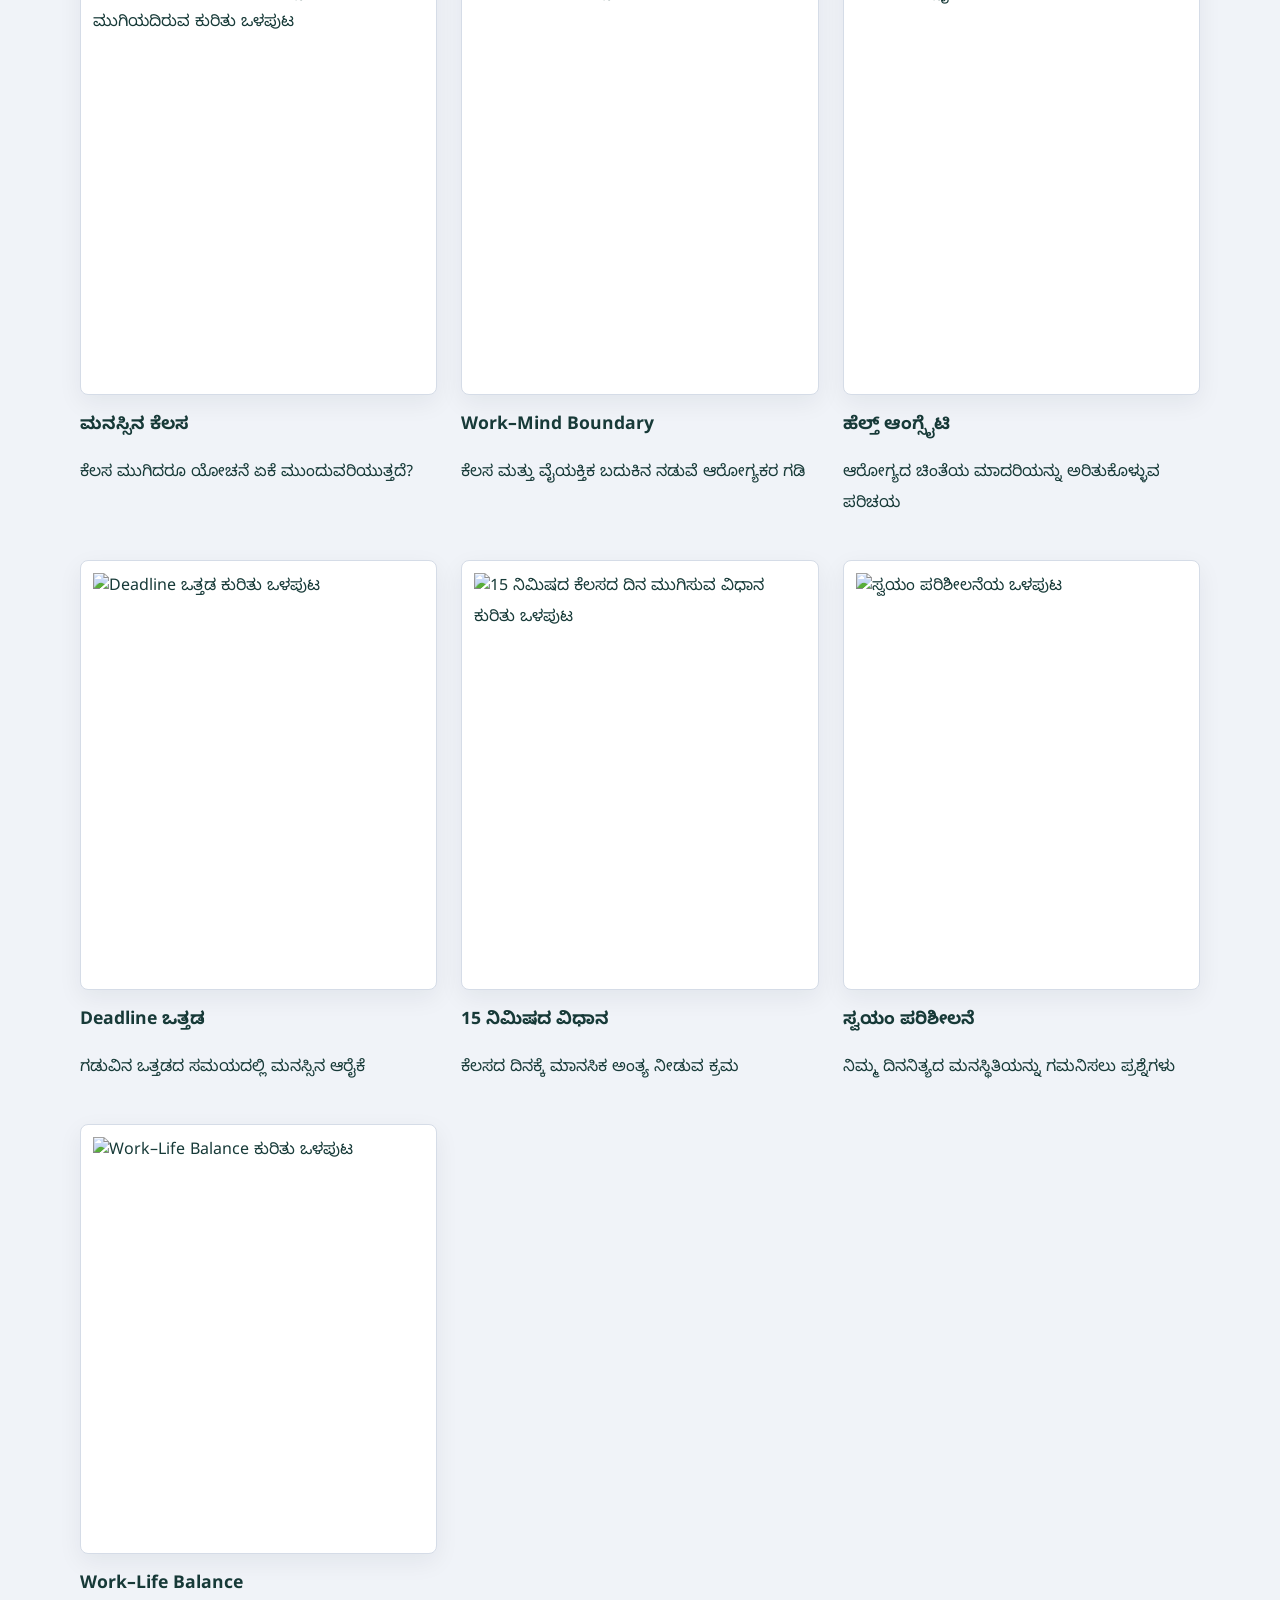
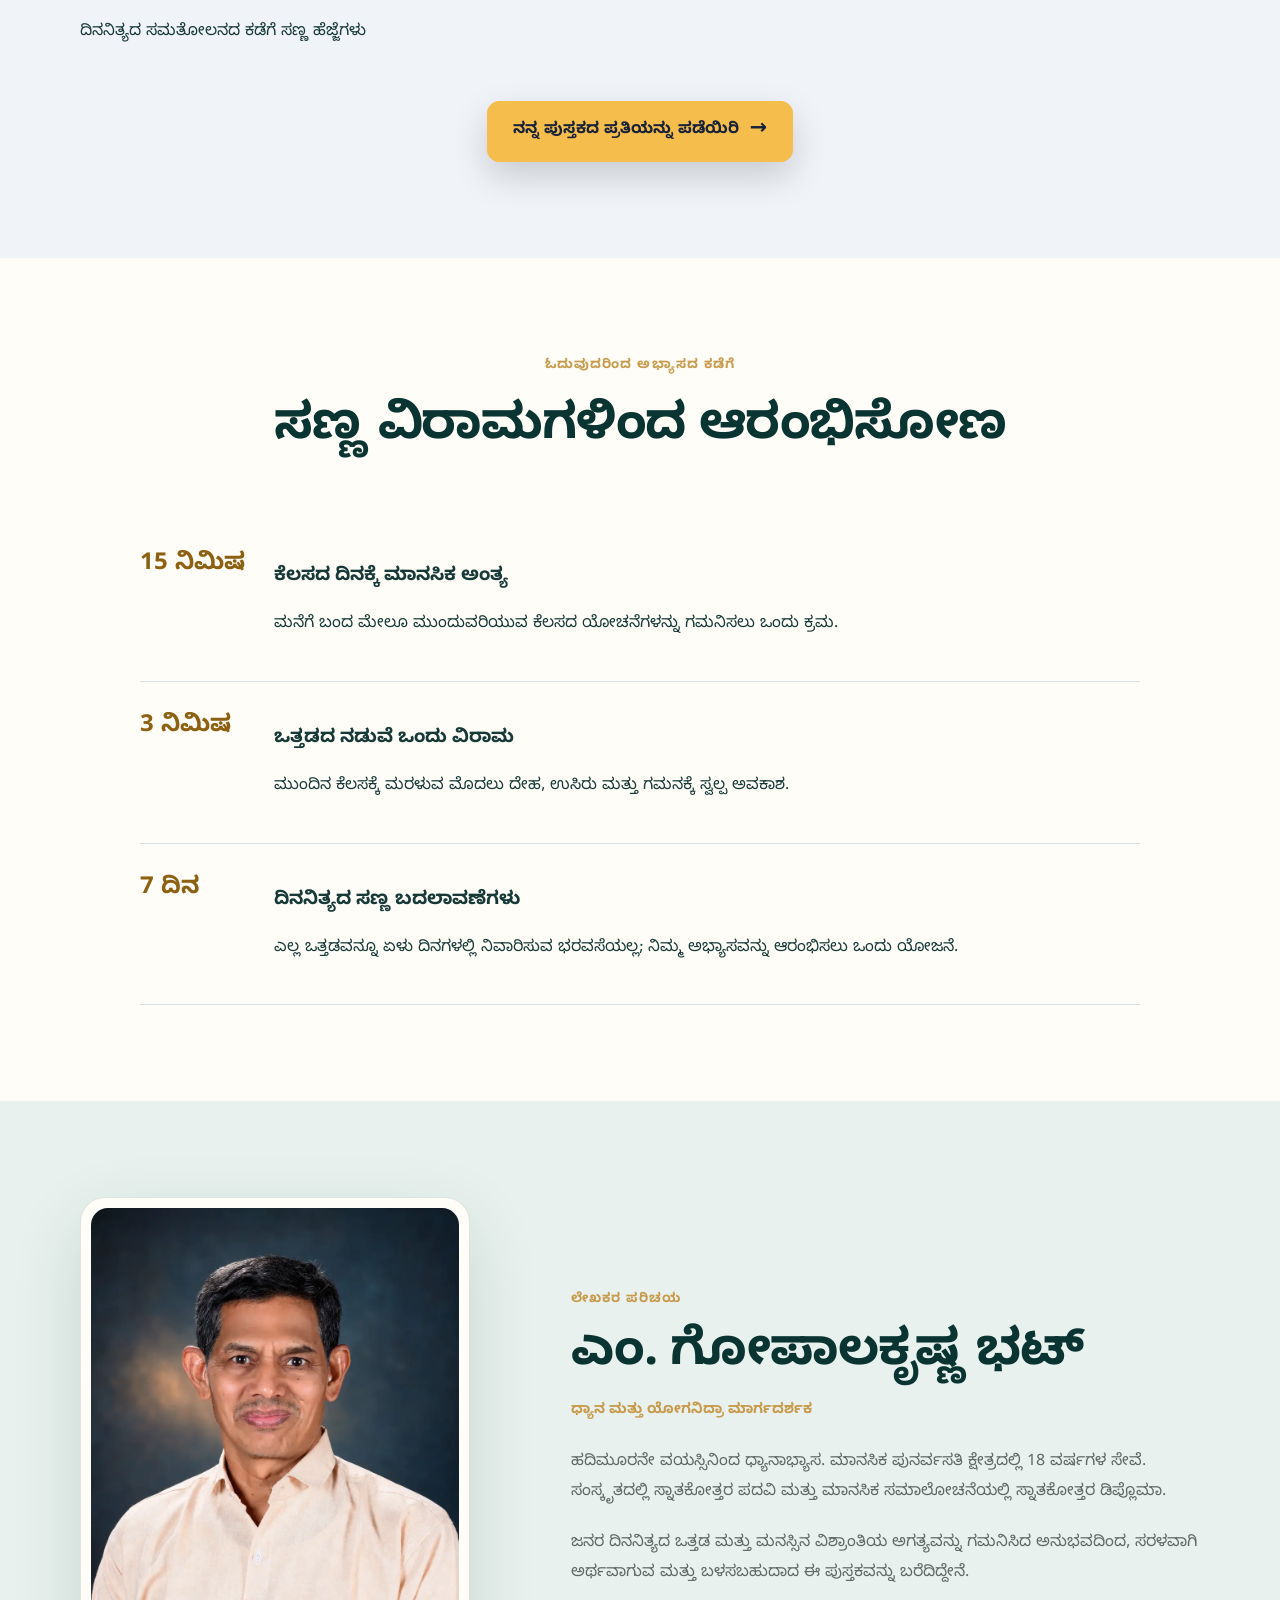
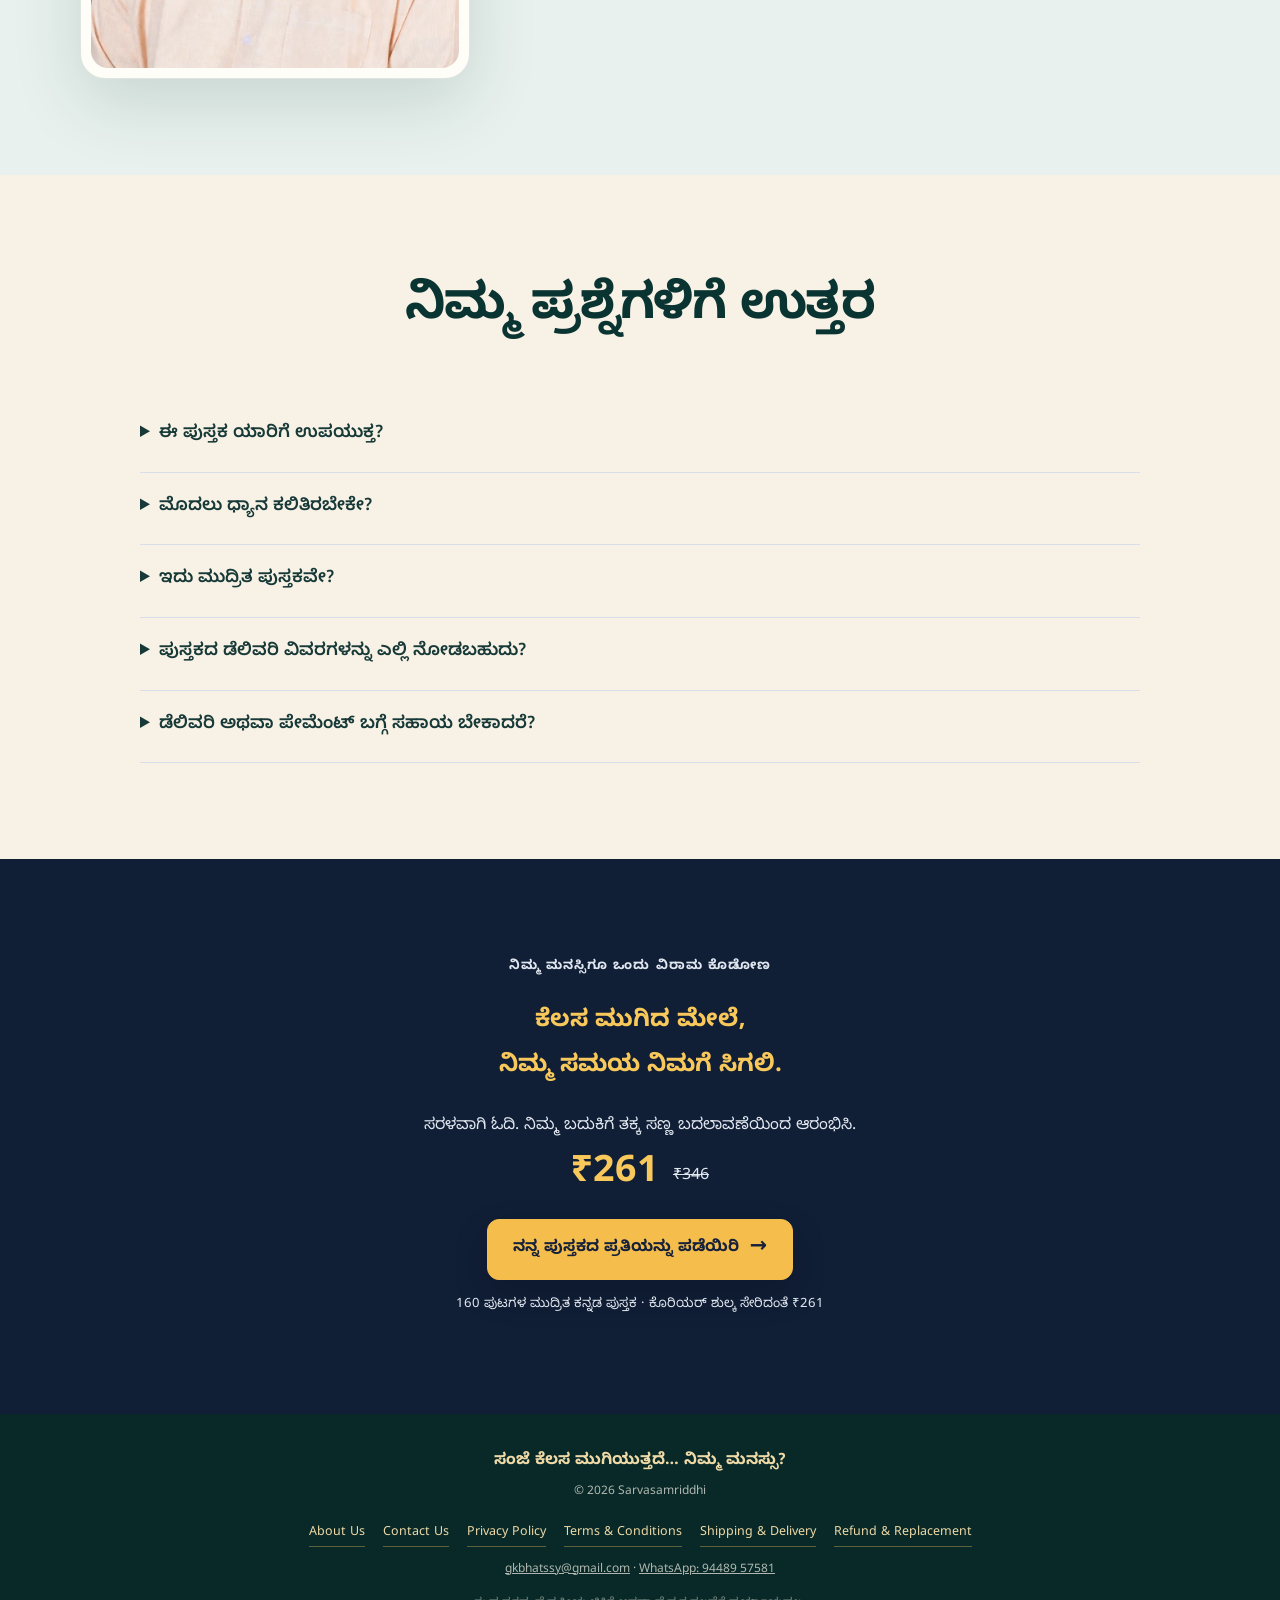
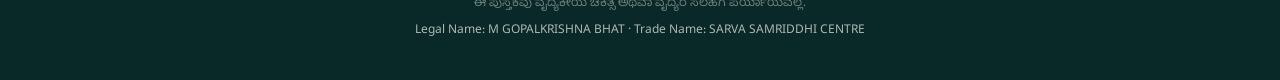
==== commit 95d37250: "Update 160-page book landing page" ====
--- a/index.html
+++ b/index.html
@@ -1,2 +1,71 @@
-<!doctype html><html lang="kn"><head><meta charset="UTF-8"><meta name="viewport" content="width=device-width,initial-scale=1"><title>ಸಂಜೆ ಕೆಲಸ ಮುಗಿಯುತ್ತದೆ… ನಿಮ್ಮ ಮನಸ್ಸು? | ಎಂ. ಗೋಪಾಲಕೃಷ್ಣ ಭಟ್</title><meta name="description" content="ಕೆಲಸದ ಒತ್ತಡ, ಓವರ್‌ಥಿಂಕಿಂಗ್, ಹೆಲ್ತ್ ಆಂಗ್ಸೈಟಿ ಮತ್ತು ನಿದ್ರೆಯ ಅಶಾಂತಿಯಿಂದ ಹೊರಬರಲು ಸರಳ ಕನ್ನಡ ಮಾರ್ಗದರ್ಶಿ. 88 ಪುಟಗಳ ಮುದ್ರಿತ ಪುಸ್ತಕ."><link rel="canonical" href="https://sanjekelasa.yoganidraonline.com/"><meta name="theme-color" content="#101e36"><link rel="stylesheet" href="styles.css"><script src="config.js"></script><script defer src="tracking.js"></script></head><body><main><section class="hero"><div class="container hero-grid"><div class="hero-copy"><p class="eyebrow">88 ಪುಟಗಳ ಮುದ್ರಿತ ಕನ್ನಡ ಪುಸ್ತಕ</p><h1>ಸಂಜೆ ಕೆಲಸ ಮುಗಿಯುತ್ತದೆ…<span>ನಿಮ್ಮ ಮನಸ್ಸು?</span></h1><p class="hero-subtitle">ಕೆಲಸದ ಒತ್ತಡ, ಓವರ್‌ಥಿಂಕಿಂಗ್, ಹೆಲ್ತ್ ಆಂಗ್ಸೈಟಿ ಮತ್ತು ನಿದ್ರೆಯ ಅಶಾಂತಿಯಿಂದ ಹೊರಬರಲು ಸರಳ ಮಾರ್ಗದರ್ಶಿ.</p></div><div class="hero-visual"><div class="book-mockup-stage"><img src="assets/book-hero.png" alt="ಸಂಜೆ ಕೆಲಸ ಮುಗಿಯುತ್ತದೆ… ನಿಮ್ಮ ಮನಸ್ಸು? ಪುಸ್ತಕದ ಮುಂಭಾಗ ಮತ್ತು ಹಿಂಭಾಗದ 3D ಚಿತ್ರ" width="1448" height="1086" fetchpriority="high"></div></div><div class="hero-actions"><div class="price-row"><span class="price">₹165</span><del>₹243</del><span class="price-note">ಕೊರಿಯರ್ ಶುಲ್ಕ ಸೇರಿದಂತೆ</span></div><a class="primary-button checkout" href="https://payments.cashfree.com/forms/sanjekelasa">ನನ್ನ ಪುಸ್ತಕದ ಪ್ರತಿಯನ್ನು ಪಡೆಯಿರಿ <span aria-hidden="true">→</span></a><p class="payment-note">₹165ರಲ್ಲಿ ಕೊರಿಯರ್ ಸೇರಿದೆ · ಸುರಕ್ಷಿತ Cashfree ಪೇಮೆಂಟ್</p><div class="micro-trust"><span>✓ ಸರಳ ಕನ್ನಡ</span><span>✓ QR ಧ್ವನಿ ಮಾರ್ಗದರ್ಶನ</span><span>✓ ದಿನನಿತ್ಯ ಬಳಸಬಹುದಾದ ವಿಧಾನಗಳು</span><span>✓ 7 ದಿನಗಳ ಅಭ್ಯಾಸ ಯೋಜನೆ</span></div></div></div></section>
-<section class="section book-video" id="book-video" hidden><div class="container"><h2>ಈ ಪುಸ್ತಕದ ಬಗ್ಗೆ ನನ್ನ ಮಾತು</h2><div class="video-wrap"><iframe id="intro-video" title="ಪುಸ್ತಕದ ಬಗ್ಗೆ ಲೇಖಕರ ಪರಿಚಯ" loading="lazy" allowfullscreen></iframe></div></div></section><section class="section problems"><div class="container narrow"><div class="section-heading"><p class="section-kicker">ನಿಮಗೂ ಹೀಗೆ ಅನಿಸುತ್ತಿದೆಯೇ?</p><h2>ಕೆಲಸದಿಂದ ಹೊರಬಂದಿದ್ದೀರಿ.<br>ಕೆಲಸದ ಯೋಚನೆಗಳಿಂದ?</h2></div><div class="problem-grid"><div class="problem-card"><span aria-hidden="true">✓</span><p>ಆಫೀಸ್ ಕೆಲಸ ಮುಗಿದರೂ, ಅದರ ಯೋಚನೆಗಳು ಮನೆಯಲ್ಲೂ ಮುಂದುವರಿಯುತ್ತಿವೆಯೇ?</p></div><div class="problem-card"><span aria-hidden="true">✓</span><p>ಕುಟುಂಬದೊಂದಿಗೆ ಇದ್ದರೂ, ಮನಸ್ಸು ನಾಳೆಯ ಕೆಲಸದಲ್ಲಿ ಮುಳುಗಿದೆಯೇ?</p></div><div class="problem-card"><span aria-hidden="true">✓</span><p>ಒಂದು ತಪ್ಪು ಅಥವಾ ಕಠಿಣ ಮಾತನ್ನು ಮನಸ್ಸು ಪದೇಪದೇ ನೆನಪಿಸುತ್ತಿದೆಯೇ?</p></div><div class="problem-card"><span aria-hidden="true">✓</span><p>ಸಣ್ಣ ಆರೋಗ್ಯ ಬದಲಾವಣೆಯೂ ದೊಡ್ಡ ಭಯವಾಗಿ ಕಾಣುತ್ತಿದೆಯೇ?</p></div><div class="problem-card"><span aria-hidden="true">✓</span><p>ಭಾನುವಾರ ಸಂಜೆಯಿಂದಲೇ ಸೋಮವಾರದ ಚಿಂತೆ ಆರಂಭವಾಗುತ್ತದೆಯೇ?</p></div><div class="problem-card"><span aria-hidden="true">✓</span><p>ದೇಹ ದಣಿದಿದ್ದರೂ, ಮಲಗಿದಾಗ ಮನಸ್ಸು ಚುರುಕಾಗುತ್ತಿದೆಯೇ?</p></div></div><div class="soft-highlight"><p>ಈ ಅನುಭವಗಳನ್ನು ಅರ್ಥಮಾಡಿಕೊಂಡು, ಕೆಲಸ ಮತ್ತು ವೈಯಕ್ತಿಕ ಬದುಕಿನ ನಡುವೆ ಆರೋಗ್ಯಕರ ಮಾನಸಿಕ ಗಡಿಯನ್ನು ನಿರ್ಮಿಸಲು ಈ ಪುಸ್ತಕ ನೆರವಾಗುತ್ತದೆ.</p></div></div></section><section class="section"><div class="container"><div class="section-heading"><p class="section-kicker">ಪುಸ್ತಕದಲ್ಲಿ ಏನು ಸಿಗುತ್ತದೆ?</p><h2>ನಿಮ್ಮ ಅನುಭವಗಳಿಗೆ ವಿವರಣೆ.<br>ಅನುಸರಿಸಲು ಸರಳ ಆರಂಭ.</h2></div><div class="benefit-grid"><article class="benefit-card"><h3>ಒತ್ತಡವನ್ನು ಅರ್ಥಮಾಡಿಕೊಳ್ಳಿ</h3><p>Mental Overload, Deadline ಒತ್ತಡ, ತಪ್ಪಿನ ನೆನಪುಗಳು ಮತ್ತು ಕೆಲಸದ ಅಭದ್ರತೆಯ ಬಗ್ಗೆ ಸರಳ ವಿವರಣೆ.</p></article><article class="benefit-card"><h3>ಕೆಲಸವನ್ನು ಮನೆಯವರೆಗೆ ಹೊತ್ತುಕೊಳ್ಳುವುದನ್ನು ಗಮನಿಸಿ</h3><p>ಕೆಲಸದ ಒತ್ತಡ ಕುಟುಂಬದ ಮೇಲೆ ಹೇಗೆ ಪರಿಣಾಮ ಬೀರುತ್ತದೆ ಮತ್ತು ದಿನದ ಕೆಲಸಕ್ಕೆ ಮಾನಸಿಕ ಅಂತ್ಯ ನೀಡುವುದು ಹೇಗೆ?</p></article><article class="benefit-card"><h3>ಚಿಂತೆಯ ಮಾದರಿಗಳನ್ನು ಗುರುತಿಸಿ</h3><p>ಮಾತನಾಡುವ ಆತಂಕ, ಕೆಲಸ ಮುಂದೂಡುವುದು ಮತ್ತು ಹೆಲ್ತ್ ಆಂಗ್ಸೈಟಿಯನ್ನು ಗುರುತಿಸಲು ನೆರವಾಗುವ ವಿಷಯಗಳು.</p></article></div></div></section><section class="section preview-section"><div class="container"><div class="section-heading"><p class="section-kicker">ಖರೀದಿಸುವ ಮೊದಲು ಒಳಪುಟಗಳನ್ನು ನೋಡಿ</p><h2>ಪುಸ್ತಕದೊಳಗೆ ಒಂದು ನೋಟ</h2><p>ಚಿತ್ರದ ಮೇಲೆ ಒತ್ತಿ ದೊಡ್ಡದಾಗಿ ಓದಬಹುದು.</p></div><div class="sample-grid"><a class="sample-card" href="assets/contents.png" target="_blank" rel="noopener"><div class="sample-paper"><img src="assets/contents.png" alt="ಪರಿವಿಡಿ — ಪುಸ್ತಕದ ಮೂಲ ಒಳಪುಟ" loading="lazy"></div><h3>ಪರಿವಿಡಿ</h3><p>ಪುಸ್ತಕದ 14 ಅಧ್ಯಾಯಗಳ ಒಳನೋಟ</p></a><a class="sample-card" href="assets/yoganidra.png" target="_blank" rel="noopener"><div class="sample-paper"><img src="assets/yoganidra.png" alt="ಯೋಗನಿದ್ರೆಯ ಪರಿಚಯ — ಪುಸ್ತಕದ ಒಳಪುಟ" loading="lazy"></div><h3>ವಿಶ್ರಾಂತಿಯ ಮುಂದಿನ ಹೆಜ್ಜೆ: ಯೋಗನಿದ್ರೆ</h3><p>ದೇಹ ಮತ್ತು ಮನಸ್ಸಿಗೆ ವಿಶ್ರಾಂತಿ ನೀಡುವ ಅಭ್ಯಾಸದ ಪರಿಚಯ.</p></a><a class="sample-card" href="assets/reset3.png" target="_blank" rel="noopener"><div class="sample-paper"><img src="assets/reset3.png" alt="3 ನಿಮಿಷದ Professional Reset — ಪುಸ್ತಕದ ಮೂಲ ಒಳಪುಟ" loading="lazy"></div><h3>3 ನಿಮಿಷದ Professional Reset</h3><p>ತುರ್ತು ಒತ್ತಡದ ನಡುವೆ ಸಣ್ಣ ವಿರಾಮದ ಪರಿಚಯ</p></a><a class="sample-card" href="assets/plan7.png" target="_blank" rel="noopener"><div class="sample-paper"><img src="assets/plan7.png" alt="7 ದಿನಗಳ Work–Mind Reset Plan — ಪುಸ್ತಕದ ಮೂಲ ಒಳಪುಟ" loading="lazy"></div><h3>7 ದಿನಗಳ Work–Mind Reset Plan</h3><p>ಓದಿದ ವಿಷಯವನ್ನು ಅಭ್ಯಾಸಕ್ಕೆ ತರುವ ಯೋಜನೆಯ ಪರಿಚಯ</p></a><a class="sample-card" href="assets/audio-qr.png" target="_blank" rel="noopener"><div class="sample-paper"><img src="assets/audio-qr.png" alt="ಯೋಗನಿದ್ರಾ ಧ್ವನಿಸುರುಳಿಯ QR ಕೋಡ್ ಇರುವ ಪುಸ್ತಕದ ಪುಟ" loading="lazy"></div><h3>ಓದಿನ ಜೊತೆಗೆ ಧ್ವನಿ ಮಾರ್ಗದರ್ಶನ</h3><p>ಪುಸ್ತಕದಲ್ಲಿರುವ QR ಕೋಡ್ ಮೂಲಕ ಯೋಗನಿದ್ರಾ ಧ್ವನಿಸುರುಳಿಯನ್ನು ಕೇಳಬಹುದು.</p></a></div><div class="section-cta"><a class="primary-button checkout" href="https://payments.cashfree.com/forms/sanjekelasa">ನನ್ನ ಪುಸ್ತಕದ ಪ್ರತಿಯನ್ನು ಪಡೆಯಿರಿ <span aria-hidden="true">→</span></a></div></div></section><section class="section"><div class="container narrow"><div class="section-heading"><p class="section-kicker">ಓದುವುದರಿಂದ ಅಭ್ಯಾಸದ ಕಡೆಗೆ</p><h2>ಸಣ್ಣ ವಿರಾಮಗಳಿಂದ ಆರಂಭಿಸೋಣ</h2></div><div class="reset-list"><article><strong>15 ನಿಮಿಷ</strong><div><h3>ಕೆಲಸದ ದಿನಕ್ಕೆ ಮಾನಸಿಕ ಅಂತ್ಯ</h3><p>ಮನೆಗೆ ಬಂದ ಮೇಲೂ ಮುಂದುವರಿಯುವ ಕೆಲಸದ ಯೋಚನೆಗಳನ್ನು ಗಮನಿಸಲು ಒಂದು ಕ್ರಮ.</p></div></article><article><strong>3 ನಿಮಿಷ</strong><div><h3>ಒತ್ತಡದ ನಡುವೆ ಒಂದು ವಿರಾಮ</h3><p>ಮುಂದಿನ ಕೆಲಸಕ್ಕೆ ಮರಳುವ ಮೊದಲು ದೇಹ, ಉಸಿರು ಮತ್ತು ಗಮನಕ್ಕೆ ಸ್ವಲ್ಪ ಅವಕಾಶ.</p></div></article><article><strong>7 ದಿನ</strong><div><h3>ದಿನನಿತ್ಯದ ಸಣ್ಣ ಬದಲಾವಣೆಗಳು</h3><p>ಎಲ್ಲ ಒತ್ತಡವನ್ನೂ ಏಳು ದಿನಗಳಲ್ಲಿ ನಿವಾರಿಸುವ ಭರವಸೆಯಲ್ಲ; ನಿಮ್ಮ ಅಭ್ಯಾಸವನ್ನು ಆರಂಭಿಸಲು ಒಂದು ಯೋಜನೆ.</p></div></article></div></div></section><section class="section author-section"><div class="container author-grid"><div class="author-photo"><img src="assets/author-portrait.webp" alt="ಎಂ. ಗೋಪಾಲಕೃಷ್ಣ ಭಟ್" loading="lazy"></div><div class="author-copy"><p class="section-kicker">ಲೇಖಕರ ಪರಿಚಯ</p><h2>ಎಂ. ಗೋಪಾಲಕೃಷ್ಣ ಭಟ್</h2><p class="author-role">ಧ್ಯಾನ ಮತ್ತು ಯೋಗನಿದ್ರಾ ಮಾರ್ಗದರ್ಶಕ</p><p>ಹದಿಮೂರನೇ ವಯಸ್ಸಿನಿಂದ ಧ್ಯಾನಾಭ್ಯಾಸ. ಮಾನಸಿಕ ಪುನರ್ವಸತಿ ಕ್ಷೇತ್ರದಲ್ಲಿ 18 ವರ್ಷಗಳ ಸೇವೆ. ಸಂಸ್ಕೃತದಲ್ಲಿ ಸ್ನಾತಕೋತ್ತರ ಪದವಿ ಮತ್ತು ಮಾನಸಿಕ ಸಮಾಲೋಚನೆಯಲ್ಲಿ ಸ್ನಾತಕೋತ್ತರ ಡಿಪ್ಲೊಮಾ.</p><p>ಜನರ ದಿನನಿತ್ಯದ ಒತ್ತಡ ಮತ್ತು ಮನಸ್ಸಿನ ವಿಶ್ರಾಂತಿಯ ಅಗತ್ಯವನ್ನು ಗಮನಿಸಿದ ಅನುಭವದಿಂದ, ಸರಳವಾಗಿ ಅರ್ಥವಾಗುವ ಮತ್ತು ಬಳಸಬಹುದಾದ ಈ ಪುಸ್ತಕವನ್ನು ಬರೆದಿದ್ದೇನೆ.</p></div></div></section><section class="section faq-section"><div class="container narrow"><div class="section-heading"><h2>ನಿಮ್ಮ ಪ್ರಶ್ನೆಗಳಿಗೆ ಉತ್ತರ</h2></div><details><summary>ಈ ಪುಸ್ತಕ ಯಾರಿಗೆ ಉಪಯುಕ್ತ?</summary><p>ಕೆಲಸ ಮುಗಿದ ನಂತರವೂ ಕೆಲಸದ ಚಿಂತೆ, ಓವರ್‌ಥಿಂಕಿಂಗ್ ಮತ್ತು ದಿನನಿತ್ಯದ ಒತ್ತಡ ಮುಂದುವರಿಯುವವರಿಗೆ.</p></details><details><summary>ಮೊದಲು ಧ್ಯಾನ ಕಲಿತಿರಬೇಕೇ?</summary><p>ಬೇಡ. ವಿಷಯಗಳನ್ನು ಸರಳ ಕನ್ನಡದಲ್ಲಿ ಪರಿಚಯಿಸಲಾಗಿದೆ. ನಿಮ್ಮ ಅನುಕೂಲಕ್ಕೆ ತಕ್ಕಂತೆ ಸಣ್ಣ ಅಭ್ಯಾಸಗಳಿಂದ ಆರಂಭಿಸಬಹುದು.</p></details><details><summary>ಇದು ಮುದ್ರಿತ ಪುಸ್ತಕವೇ?</summary><p>ಹೌದು. ಇದು 88 ಪುಟಗಳ ಕನ್ನಡ ಮುದ್ರಿತ ಪುಸ್ತಕ.</p></details><details><summary>ಪುಸ್ತಕದ ಡೆಲಿವರಿ ವಿವರಗಳನ್ನು ಎಲ್ಲಿ ನೋಡಬಹುದು?</summary><p>Shipping & Delivery ಪುಟದಲ್ಲಿ ವಿವರಗಳಿವೆ. ಖರೀದಿಸುವಾಗ ಸಂಪೂರ್ಣ ವಿಳಾಸ ಮತ್ತು ಸರಿಯಾದ ಮೊಬೈಲ್ ಸಂಖ್ಯೆ ನಮೂದಿಸಿ.</p></details><details><summary>ಡೆಲಿವರಿ ಅಥವಾ ಪೇಮೆಂಟ್ ಬಗ್ಗೆ ಸಹಾಯ ಬೇಕಾದರೆ?</summary><p>94489 57581 ಸಂಖ್ಯೆಗೆ WhatsApp ಮಾಡಿ ಅಥವಾ gkbhatssy@gmail.com ಗೆ ಬರೆಯಿರಿ. ಪೇಮೆಂಟ್ ಆಗಿದ್ದರೆ Order ID ತಿಳಿಸಿ.</p></details></div></section><section class="section final-offer"><div class="container narrow"><p class="section-kicker">ನಿಮ್ಮ ಮನಸ್ಸಿಗೂ ಒಂದು ವಿರಾಮ ಕೊಡೋಣ</p><h2>ಕೆಲಸ ಮುಗಿದ ಮೇಲೆ,<br>ನಿಮ್ಮ ಸಮಯ ನಿಮಗೆ ಸಿಗಲಿ.</h2><p>ಸರಳವಾಗಿ ಓದಿ. ನಿಮ್ಮ ಬದುಕಿಗೆ ತಕ್ಕ ಸಣ್ಣ ಬದಲಾವಣೆಯಿಂದ ಆರಂಭಿಸಿ.</p><div class="price-row"><span class="price">₹165</span><del>₹243</del></div><a class="primary-button checkout" href="https://payments.cashfree.com/forms/sanjekelasa">ನನ್ನ ಪುಸ್ತಕದ ಪ್ರತಿಯನ್ನು ಪಡೆಯಿರಿ <span aria-hidden="true">→</span></a><p class="payment-note">88 ಪುಟಗಳ ಮುದ್ರಿತ ಕನ್ನಡ ಪುಸ್ತಕ · ಕೊರಿಯರ್ ಶುಲ್ಕ ಸೇರಿದಂತೆ ₹165</p></div></section><footer><div class="container footer-inner"><strong>ಸಂಜೆ ಕೆಲಸ ಮುಗಿಯುತ್ತದೆ… ನಿಮ್ಮ ಮನಸ್ಸು?</strong><p>© 2026 Sarvasamriddhi</p><nav class="footer-links" aria-label="ಪಾಲಿಸಿಗಳು"><a href="about-us.html">About Us</a><a href="contact-us.html">Contact Us</a><a href="privacy-policy.html">Privacy Policy</a><a href="terms-and-conditions.html">Terms & Conditions</a><a href="shipping-delivery.html">Shipping & Delivery</a><a href="cancellation-replacement-refund.html">Refund & Replacement</a></nav><p><a href="mailto:gkbhatssy@gmail.com">gkbhatssy@gmail.com</a> · <a href="https://wa.me/919448957581">WhatsApp: 94489 57581</a></p><p class="footer-note">ಈ ಪುಸ್ತಕವು ವೈದ್ಯಕೀಯ ಚಿಕಿತ್ಸೆ ಅಥವಾ ವೈದ್ಯರ ಸಲಹೆಗೆ ಪರ್ಯಾಯವಲ್ಲ.</p><p class="footer-business">Legal Name: M GOPALKRISHNA BHAT · Trade Name: SARVA SAMRIDDHI CENTRE</p></div></footer></main><script>if(window.BOOK_CONFIG.videoUrl){document.getElementById("intro-video").src=window.BOOK_CONFIG.videoUrl;document.getElementById("book-video").hidden=false;}</script></body></html>+<!doctype html>
+<html lang="kn">
+<head>
+  <meta charset="UTF-8">
+  <meta name="viewport" content="width=device-width,initial-scale=1">
+  <title>ಸಂಜೆ ಕೆಲಸ ಮುಗಿಯುತ್ತದೆ… ನಿಮ್ಮ ಮನಸ್ಸು? | ಎಂ. ಗೋಪಾಲಕೃಷ್ಣ ಭಟ್</title>
+  <meta name="description" content="ಕೆಲಸದ ಒತ್ತಡ, ಓವರ್‌ಥಿಂಕಿಂಗ್, ಹೆಲ್ತ್ ಆಂಗ್ಸೈಟಿ ಮತ್ತು ನಿದ್ರೆಯ ಅಶಾಂತಿಯಿಂದ ಹೊರಬರಲು ಸರಳ ಕನ್ನಡ ಮಾರ್ಗದರ್ಶಿ. 160 ಪುಟಗಳ ಮುದ್ರಿತ ಪುಸ್ತಕ.">
+  <link rel="canonical" href="https://sanjekelasa.yoganidraonline.com/">
+  <meta name="theme-color" content="#101e36">
+  <link rel="stylesheet" href="styles.css">
+  <script src="config.js"></script>
+  <script defer src="tracking.js"></script>
+</head>
+<body>
+  <main>
+    <section class="hero">
+      <div class="container hero-grid">
+        <div class="hero-copy">
+          <p class="eyebrow">160 ಪುಟಗಳ ಮುದ್ರಿತ ಕನ್ನಡ ಪುಸ್ತಕ</p>
+          <h1>ಸಂಜೆ ಕೆಲಸ ಮುಗಿಯುತ್ತದೆ…<span>ನಿಮ್ಮ ಮನಸ್ಸು?</span></h1>
+          <p class="hero-subtitle">ಕೆಲಸದ ಒತ್ತಡ, ಓವರ್‌ಥಿಂಕಿಂಗ್, ಹೆಲ್ತ್ ಆಂಗ್ಸೈಟಿ ಮತ್ತು ನಿದ್ರೆಯ ಅಶಾಂತಿಯಿಂದ ಹೊರಬರಲು ಸರಳ ಮಾರ್ಗದರ್ಶಿ.</p>
+        </div>
+        <div class="hero-visual"><div class="book-mockup-stage"><img src="assets/book-hero-160-mrp346.webp" alt="ಸಂಜೆ ಕೆಲಸ ಮುಗಿಯುತ್ತದೆ… ನಿಮ್ಮ ಮನಸ್ಸು? 160 ಪುಟಗಳ ಪುಸ್ತಕದ 3D ಚಿತ್ರ" width="1448" height="1086" fetchpriority="high"></div></div>
+        <div class="hero-actions">
+          <div class="price-row"><span class="price">₹261</span><del>₹346</del><span class="price-note">ಕೊರಿಯರ್ ಶುಲ್ಕ ಸೇರಿದಂತೆ</span></div>
+          <a class="primary-button checkout" href="https://payments.cashfree.com/forms/sanjekelasa">ನನ್ನ ಪುಸ್ತಕದ ಪ್ರತಿಯನ್ನು ಪಡೆಯಿರಿ <span aria-hidden="true">→</span></a>
+          <p class="payment-note">₹261ರಲ್ಲಿ ಕೊರಿಯರ್ ಸೇರಿದೆ · ಸುರಕ್ಷಿತ Cashfree ಪೇಮೆಂಟ್</p>
+          <div class="micro-trust"><span>✓ ಸರಳ ಕನ್ನಡ</span><span>✓ QR ಧ್ವನಿ ಮಾರ್ಗದರ್ಶನ</span><span>✓ ದಿನನಿತ್ಯ ಬಳಸಬಹುದಾದ ವಿಧಾನಗಳು</span><span>✓ 7 ದಿನಗಳ ಅಭ್ಯಾಸ ಯೋಜನೆ</span></div>
+        </div>
+      </div>
+    </section>
+
+    <section class="section book-video" id="book-video" hidden><div class="container"><h2>ಈ ಪುಸ್ತಕದ ಬಗ್ಗೆ ನನ್ನ ಮಾತು</h2><div class="video-wrap"><iframe id="intro-video" title="ಪುಸ್ತಕದ ಬಗ್ಗೆ ಲೇಖಕರ ಪರಿಚಯ" loading="lazy" allowfullscreen></iframe></div></div></section>
+
+    <section class="section book-lifestyle-section">
+      <div class="container book-lifestyle-grid">
+        <figure><img src="assets/lady-reading-book.webp" alt="ಸಂಜೆ ಕೆಲಸ ಮುಗಿಯುತ್ತದೆ… ನಿಮ್ಮ ಮನಸ್ಸು? ಪುಸ್ತಕವನ್ನು ಓದುತ್ತಿರುವ ಮಹಿಳೆ" loading="lazy"></figure>
+        <div class="book-lifestyle-copy"><p class="section-kicker">ನಿಮ್ಮ ಸಂಜೆಗೊಂದು ಉತ್ತಮ ಸಂಗಾತಿ</p><h2>ಕೆಲಸದಿಂದ ಮನಸ್ಸಿನ ವಿಶ್ರಾಂತಿಯ ಕಡೆಗೆ</h2><p>160 ಪುಟಗಳಲ್ಲಿ, ಕೆಲಸದ ಒತ್ತಡವನ್ನು ಅರ್ಥಮಾಡಿಕೊಳ್ಳಲು ಮತ್ತು ಪ್ರತಿದಿನ ಬಳಸಬಹುದಾದ ಸರಳ ಅಭ್ಯಾಸಗಳಿಂದ ಆರಂಭಿಸಲು ವಿಸ್ತೃತ ಮಾರ್ಗದರ್ಶನ.</p><a class="text-link checkout" href="https://payments.cashfree.com/forms/sanjekelasa">ಪುಸ್ತಕದ ಪ್ರತಿಯನ್ನು ಪಡೆಯಿರಿ →</a></div>
+        <figure><img src="assets/books-on-rack.webp" alt="ಸಂಜೆ ಕೆಲಸ ಮುಗಿಯುತ್ತದೆ… ನಿಮ್ಮ ಮನಸ್ಸು? ಪುಸ್ತಕದ ಪ್ರತಿಗಳು" loading="lazy"></figure>
+      </div>
+    </section>
+
+    <section class="section problems"><div class="container narrow"><div class="section-heading"><p class="section-kicker">ನಿಮಗೂ ಹೀಗೆ ಅನಿಸುತ್ತಿದೆಯೇ?</p><h2>ಕೆಲಸದಿಂದ ಹೊರಬಂದಿದ್ದೀರಿ.<br>ಕೆಲಸದ ಯೋಚನೆಗಳಿಂದ?</h2></div><div class="problem-grid"><div class="problem-card"><span aria-hidden="true">✓</span><p>ಆಫೀಸ್ ಕೆಲಸ ಮುಗಿದರೂ, ಅದರ ಯೋಚನೆಗಳು ಮನೆಯಲ್ಲೂ ಮುಂದುವರಿಯುತ್ತಿವೆಯೇ?</p></div><div class="problem-card"><span aria-hidden="true">✓</span><p>ಕುಟುಂಬದೊಂದಿಗೆ ಇದ್ದರೂ, ಮನಸ್ಸು ನಾಳೆಯ ಕೆಲಸದಲ್ಲಿ ಮುಳುಗಿದೆಯೇ?</p></div><div class="problem-card"><span aria-hidden="true">✓</span><p>ಒಂದು ತಪ್ಪು ಅಥವಾ ಕಠಿಣ ಮಾತನ್ನು ಮನಸ್ಸು ಪದೇಪದೇ ನೆನಪಿಸುತ್ತಿದೆಯೇ?</p></div><div class="problem-card"><span aria-hidden="true">✓</span><p>ಸಣ್ಣ ಆರೋಗ್ಯ ಬದಲಾವಣೆಯೂ ದೊಡ್ಡ ಭಯವಾಗಿ ಕಾಣುತ್ತಿದೆಯೇ?</p></div><div class="problem-card"><span aria-hidden="true">✓</span><p>ಭಾನುವಾರ ಸಂಜೆಯಿಂದಲೇ ಸೋಮವಾರದ ಚಿಂತೆ ಆರಂಭವಾಗುತ್ತದೆಯೇ?</p></div><div class="problem-card"><span aria-hidden="true">✓</span><p>ದೇಹ ದಣಿದಿದ್ದರೂ, ಮಲಗಿದಾಗ ಮನಸ್ಸು ಚುರುಕಾಗುತ್ತಿದೆಯೇ?</p></div></div><div class="soft-highlight"><p>ಈ ಅನುಭವಗಳನ್ನು ಅರ್ಥಮಾಡಿಕೊಂಡು, ಕೆಲಸ ಮತ್ತು ವೈಯಕ್ತಿಕ ಬದುಕಿನ ನಡುವೆ ಆರೋಗ್ಯಕರ ಮಾನಸಿಕ ಗಡಿಯನ್ನು ನಿರ್ಮಿಸಲು ಈ ಪುಸ್ತಕ ನೆರವಾಗುತ್ತದೆ.</p></div></div></section>
+
+    <section class="section"><div class="container"><div class="section-heading"><p class="section-kicker">ಪುಸ್ತಕದಲ್ಲಿ ಏನು ಸಿಗುತ್ತದೆ?</p><h2>ನಿಮ್ಮ ಅನುಭವಗಳಿಗೆ ವಿವರಣೆ.<br>ಅನುಸರಿಸಲು ಸರಳ ಆರಂಭ.</h2></div><div class="benefit-grid"><article class="benefit-card"><h3>ಒತ್ತಡವನ್ನು ಅರ್ಥಮಾಡಿಕೊಳ್ಳಿ</h3><p>Mental Overload, Deadline ಒತ್ತಡ, ತಪ್ಪಿನ ನೆನಪುಗಳು ಮತ್ತು ಕೆಲಸದ ಅಭದ್ರತೆಯ ಬಗ್ಗೆ ಸರಳ ವಿವರಣೆ.</p></article><article class="benefit-card"><h3>ಕೆಲಸವನ್ನು ಮನೆಯವರೆಗೆ ಹೊತ್ತುಕೊಳ್ಳುವುದನ್ನು ಗಮನಿಸಿ</h3><p>ಕೆಲಸದ ಒತ್ತಡ ಕುಟುಂಬದ ಮೇಲೆ ಹೇಗೆ ಪರಿಣಾಮ ಬೀರುತ್ತದೆ ಮತ್ತು ದಿನದ ಕೆಲಸಕ್ಕೆ ಮಾನಸಿಕ ಅಂತ್ಯ ನೀಡುವುದು ಹೇಗೆ?</p></article><article class="benefit-card"><h3>ಚಿಂತೆಯ ಮಾದರಿಗಳನ್ನು ಗುರುತಿಸಿ</h3><p>ಮಾತನಾಡುವ ಆತಂಕ, ಕೆಲಸ ಮುಂದೂಡುವುದು ಮತ್ತು ಹೆಲ್ತ್ ಆಂಗ್ಸೈಟಿಯನ್ನು ಗುರುತಿಸಲು ನೆರವಾಗುವ ವಿಷಯಗಳು.</p></article></div></div></section>
+
+    <section class="section preview-section"><div class="container"><div class="section-heading"><p class="section-kicker">ಖರೀದಿಸುವ ಮೊದಲು ಒಳಪುಟಗಳನ್ನು ನೋಡಿ</p><h2>160 ಪುಟಗಳ ಪುಸ್ತಕದೊಳಗೆ ಒಂದು ನೋಟ</h2><p>ಚಿತ್ರದ ಮೇಲೆ ಒತ್ತಿ ದೊಡ್ಡದಾಗಿ ಓದಬಹುದು.</p></div><div class="sample-grid">
+      <a class="sample-card" href="assets/Screenshot 2026-09-24 at 1.12.26 PM.png" target="_blank" rel="noopener"><div class="sample-paper"><img src="assets/Screenshot 2026-09-24 at 1.12.26 PM.png" alt="160 ಪುಟಗಳ ಪುಸ್ತಕದ ಪರಿವಿಡಿ" loading="lazy"></div><h3>ಪರಿವಿಡಿ</h3><p>ವಿಸ್ತೃತ 14 ಅಧ್ಯಾಯಗಳ ಒಳನೋಟ</p></a>
+      <a class="sample-card" href="assets/Screenshot 2026-09-24 at 1.12.40 PM.png" target="_blank" rel="noopener"><div class="sample-paper"><img src="assets/Screenshot 2026-09-24 at 1.12.40 PM.png" alt="ಪುಸ್ತಕದ ಮೊದಲ ಮಾತು" loading="lazy"></div><h3>ಮೊದಲ ಮಾತು</h3><p>ಈ ಪುಸ್ತಕದ ಉದ್ದೇಶದ ಕುರಿತು ಲೇಖಕರ ಮಾತು</p></a>
+      <a class="sample-card" href="assets/Screenshot 2026-09-24 at 1.12.51 PM.png" target="_blank" rel="noopener"><div class="sample-paper"><img src="assets/Screenshot 2026-09-24 at 1.12.51 PM.png" alt="ಕುಟುಂಬದ ಮೇಲೆ ಕೆಲಸದ ಒತ್ತಡದ ಪರಿಣಾಮ ಕುರಿತು ಒಳಪುಟ" loading="lazy"></div><h3>ಕುಟುಂಬ ಮತ್ತು ಒತ್ತಡ</h3><p>ಕೆಲಸದ ಒತ್ತಡವು ಮನೆಯ ಜೀವನಕ್ಕೆ ತಲುಪುವ ರೀತಿ</p></a>
+      <a class="sample-card" href="assets/Screenshot 2026-09-24 at 1.13.06 PM.png" target="_blank" rel="noopener"><div class="sample-paper"><img src="assets/Screenshot 2026-09-24 at 1.13.06 PM.png" alt="ಕೆಲಸದ ದಿನ ಮುಗಿದರೂ ಮನಸ್ಸಿನ ಕೆಲಸ ಮುಗಿಯದಿರುವ ಕುರಿತು ಒಳಪುಟ" loading="lazy"></div><h3>ಮನಸ್ಸಿನ ಕೆಲಸ</h3><p>ಕೆಲಸ ಮುಗಿದರೂ ಯೋಚನೆ ಏಕೆ ಮುಂದುವರಿಯುತ್ತದೆ?</p></a>
+      <a class="sample-card" href="assets/Screenshot 2026-09-24 at 1.13.29 PM.png" target="_blank" rel="noopener"><div class="sample-paper"><img src="assets/Screenshot 2026-09-24 at 1.13.29 PM.png" alt="ಕೆಲಸ ಮತ್ತು ಮನಸ್ಸಿನ ಗಡಿಯ ಕುರಿತು ಒಳಪುಟ" loading="lazy"></div><h3>Work–Mind Boundary</h3><p>ಕೆಲಸ ಮತ್ತು ವೈಯಕ್ತಿಕ ಬದುಕಿನ ನಡುವೆ ಆರೋಗ್ಯಕರ ಗಡಿ</p></a>
+      <a class="sample-card" href="assets/Screenshot 2026-09-24 at 1.14.45 PM.png" target="_blank" rel="noopener"><div class="sample-paper"><img src="assets/Screenshot 2026-09-24 at 1.14.45 PM.png" alt="ಹೆಲ್ತ್ ಆಂಗ್ಸೈಟಿ ಕುರಿತು ಒಳಪುಟ" loading="lazy"></div><h3>ಹೆಲ್ತ್ ಆಂಗ್ಸೈಟಿ</h3><p>ಆರೋಗ್ಯದ ಚಿಂತೆಯ ಮಾದರಿಯನ್ನು ಅರಿತುಕೊಳ್ಳುವ ಪರಿಚಯ</p></a>
+      <a class="sample-card" href="assets/Screenshot 2026-09-24 at 1.15.24 PM.png" target="_blank" rel="noopener"><div class="sample-paper"><img src="assets/Screenshot 2026-09-24 at 1.15.24 PM.png" alt="Deadline ಒತ್ತಡ ಕುರಿತು ಒಳಪುಟ" loading="lazy"></div><h3>Deadline ಒತ್ತಡ</h3><p>ಗಡುವಿನ ಒತ್ತಡದ ಸಮಯದಲ್ಲಿ ಮನಸ್ಸಿನ ಆರೈಕೆ</p></a>
+      <a class="sample-card" href="assets/Screenshot 2026-09-24 at 1.15.47 PM.png" target="_blank" rel="noopener"><div class="sample-paper"><img src="assets/Screenshot 2026-09-24 at 1.15.47 PM.png" alt="15 ನಿಮಿಷದ ಕೆಲಸದ ದಿನ ಮುಗಿಸುವ ವಿಧಾನ ಕುರಿತು ಒಳಪುಟ" loading="lazy"></div><h3>15 ನಿಮಿಷದ ವಿಧಾನ</h3><p>ಕೆಲಸದ ದಿನಕ್ಕೆ ಮಾನಸಿಕ ಅಂತ್ಯ ನೀಡುವ ಕ್ರಮ</p></a>
+      <a class="sample-card" href="assets/Screenshot 2026-09-24 at 1.16.27 PM.png" target="_blank" rel="noopener"><div class="sample-paper"><img src="assets/Screenshot 2026-09-24 at 1.16.27 PM.png" alt="ಸ್ವಯಂ ಪರಿಶೀಲನೆಯ ಒಳಪುಟ" loading="lazy"></div><h3>ಸ್ವಯಂ ಪರಿಶೀಲನೆ</h3><p>ನಿಮ್ಮ ದಿನನಿತ್ಯದ ಮನಸ್ಥಿತಿಯನ್ನು ಗಮನಿಸಲು ಪ್ರಶ್ನೆಗಳು</p></a>
+      <a class="sample-card" href="assets/Screenshot 2026-09-24 at 1.17.05 PM.png" target="_blank" rel="noopener"><div class="sample-paper"><img src="assets/Screenshot 2026-09-24 at 1.17.05 PM.png" alt="Work–Life Balance ಕುರಿತು ಒಳಪುಟ" loading="lazy"></div><h3>Work–Life Balance</h3><p>ದಿನನಿತ್ಯದ ಸಮತೋಲನದ ಕಡೆಗೆ ಸಣ್ಣ ಹೆಜ್ಜೆಗಳು</p></a>
+    </div><div class="section-cta"><a class="primary-button checkout" href="https://payments.cashfree.com/forms/sanjekelasa">ನನ್ನ ಪುಸ್ತಕದ ಪ್ರತಿಯನ್ನು ಪಡೆಯಿರಿ <span aria-hidden="true">→</span></a></div></div></section>
+
+    <section class="section"><div class="container narrow"><div class="section-heading"><p class="section-kicker">ಓದುವುದರಿಂದ ಅಭ್ಯಾಸದ ಕಡೆಗೆ</p><h2>ಸಣ್ಣ ವಿರಾಮಗಳಿಂದ ಆರಂಭಿಸೋಣ</h2></div><div class="reset-list"><article><strong>15 ನಿಮಿಷ</strong><div><h3>ಕೆಲಸದ ದಿನಕ್ಕೆ ಮಾನಸಿಕ ಅಂತ್ಯ</h3><p>ಮನೆಗೆ ಬಂದ ಮೇಲೂ ಮುಂದುವರಿಯುವ ಕೆಲಸದ ಯೋಚನೆಗಳನ್ನು ಗಮನಿಸಲು ಒಂದು ಕ್ರಮ.</p></div></article><article><strong>3 ನಿಮಿಷ</strong><div><h3>ಒತ್ತಡದ ನಡುವೆ ಒಂದು ವಿರಾಮ</h3><p>ಮುಂದಿನ ಕೆಲಸಕ್ಕೆ ಮರಳುವ ಮೊದಲು ದೇಹ, ಉಸಿರು ಮತ್ತು ಗಮನಕ್ಕೆ ಸ್ವಲ್ಪ ಅವಕಾಶ.</p></div></article><article><strong>7 ದಿನ</strong><div><h3>ದಿನನಿತ್ಯದ ಸಣ್ಣ ಬದಲಾವಣೆಗಳು</h3><p>ಎಲ್ಲ ಒತ್ತಡವನ್ನೂ ಏಳು ದಿನಗಳಲ್ಲಿ ನಿವಾರಿಸುವ ಭರವಸೆಯಲ್ಲ; ನಿಮ್ಮ ಅಭ್ಯಾಸವನ್ನು ಆರಂಭಿಸಲು ಒಂದು ಯೋಜನೆ.</p></div></article></div></div></section>
+
+    <section class="section author-section"><div class="container author-grid"><div class="author-photo"><img src="assets/author-portrait.webp" alt="ಎಂ. ಗೋಪಾಲಕೃಷ್ಣ ಭಟ್" loading="lazy"></div><div class="author-copy"><p class="section-kicker">ಲೇಖಕರ ಪರಿಚಯ</p><h2>ಎಂ. ಗೋಪಾಲಕೃಷ್ಣ ಭಟ್</h2><p class="author-role">ಧ್ಯಾನ ಮತ್ತು ಯೋಗನಿದ್ರಾ ಮಾರ್ಗದರ್ಶಕ</p><p>ಹದಿಮೂರನೇ ವಯಸ್ಸಿನಿಂದ ಧ್ಯಾನಾಭ್ಯಾಸ. ಮಾನಸಿಕ ಪುನರ್ವಸತಿ ಕ್ಷೇತ್ರದಲ್ಲಿ 18 ವರ್ಷಗಳ ಸೇವೆ. ಸಂಸ್ಕೃತದಲ್ಲಿ ಸ್ನಾತಕೋತ್ತರ ಪದವಿ ಮತ್ತು ಮಾನಸಿಕ ಸಮಾಲೋಚನೆಯಲ್ಲಿ ಸ್ನಾತಕೋತ್ತರ ಡಿಪ್ಲೊಮಾ.</p><p>ಜನರ ದಿನನಿತ್ಯದ ಒತ್ತಡ ಮತ್ತು ಮನಸ್ಸಿನ ವಿಶ್ರಾಂತಿಯ ಅಗತ್ಯವನ್ನು ಗಮನಿಸಿದ ಅನುಭವದಿಂದ, ಸರಳವಾಗಿ ಅರ್ಥವಾಗುವ ಮತ್ತು ಬಳಸಬಹುದಾದ ಈ ಪುಸ್ತಕವನ್ನು ಬರೆದಿದ್ದೇನೆ.</p></div></div></section>
+
+    <section class="section faq-section"><div class="container narrow"><div class="section-heading"><h2>ನಿಮ್ಮ ಪ್ರಶ್ನೆಗಳಿಗೆ ಉತ್ತರ</h2></div><details><summary>ಈ ಪುಸ್ತಕ ಯಾರಿಗೆ ಉಪಯುಕ್ತ?</summary><p>ಕೆಲಸ ಮುಗಿದ ನಂತರವೂ ಕೆಲಸದ ಚಿಂತೆ, ಓವರ್‌ಥಿಂಕಿಂಗ್ ಮತ್ತು ದಿನನಿತ್ಯದ ಒತ್ತಡ ಮುಂದುವರಿಯುವವರಿಗೆ.</p></details><details><summary>ಮೊದಲು ಧ್ಯಾನ ಕಲಿತಿರಬೇಕೇ?</summary><p>ಬೇಡ. ವಿಷಯಗಳನ್ನು ಸರಳ ಕನ್ನಡದಲ್ಲಿ ಪರಿಚಯಿಸಲಾಗಿದೆ. ನಿಮ್ಮ ಅನುಕೂಲಕ್ಕೆ ತಕ್ಕಂತೆ ಸಣ್ಣ ಅಭ್ಯಾಸಗಳಿಂದ ಆರಂಭಿಸಬಹುದು.</p></details><details><summary>ಇದು ಮುದ್ರಿತ ಪುಸ್ತಕವೇ?</summary><p>ಹೌದು. ಇದು 160 ಪುಟಗಳ ಕನ್ನಡ ಮುದ್ರಿತ ಪುಸ್ತಕ.</p></details><details><summary>ಪುಸ್ತಕದ ಡೆಲಿವರಿ ವಿವರಗಳನ್ನು ಎಲ್ಲಿ ನೋಡಬಹುದು?</summary><p>Shipping &amp; Delivery ಪುಟದಲ್ಲಿ ವಿವರಗಳಿವೆ. ಖರೀದಿಸುವಾಗ ಸಂಪೂರ್ಣ ವಿಳಾಸ ಮತ್ತು ಸರಿಯಾದ ಮೊಬೈಲ್ ಸಂಖ್ಯೆ ನಮೂದಿಸಿ.</p></details><details><summary>ಡೆಲಿವರಿ ಅಥವಾ ಪೇಮೆಂಟ್ ಬಗ್ಗೆ ಸಹಾಯ ಬೇಕಾದರೆ?</summary><p>94489 57581 ಸಂಖ್ಯೆಗೆ WhatsApp ಮಾಡಿ ಅಥವಾ gkbhatssy@gmail.com ಗೆ ಬರೆಯಿರಿ. ಪೇಮೆಂಟ್ ಆಗಿದ್ದರೆ Order ID ತಿಳಿಸಿ.</p></details></div></section>
+
+    <section class="section final-offer"><div class="container narrow"><p class="section-kicker">ನಿಮ್ಮ ಮನಸ್ಸಿಗೂ ಒಂದು ವಿರಾಮ ಕೊಡೋಣ</p><h2>ಕೆಲಸ ಮುಗಿದ ಮೇಲೆ,<br>ನಿಮ್ಮ ಸಮಯ ನಿಮಗೆ ಸಿಗಲಿ.</h2><p>ಸರಳವಾಗಿ ಓದಿ. ನಿಮ್ಮ ಬದುಕಿಗೆ ತಕ್ಕ ಸಣ್ಣ ಬದಲಾವಣೆಯಿಂದ ಆರಂಭಿಸಿ.</p><div class="price-row"><span class="price">₹261</span><del>₹346</del></div><a class="primary-button checkout" href="https://payments.cashfree.com/forms/sanjekelasa">ನನ್ನ ಪುಸ್ತಕದ ಪ್ರತಿಯನ್ನು ಪಡೆಯಿರಿ <span aria-hidden="true">→</span></a><p class="payment-note">160 ಪುಟಗಳ ಮುದ್ರಿತ ಕನ್ನಡ ಪುಸ್ತಕ · ಕೊರಿಯರ್ ಶುಲ್ಕ ಸೇರಿದಂತೆ ₹261</p></div></section>
+  </main>
+  <footer><div class="container footer-inner"><strong>ಸಂಜೆ ಕೆಲಸ ಮುಗಿಯುತ್ತದೆ… ನಿಮ್ಮ ಮನಸ್ಸು?</strong><p>© 2026 Sarvasamriddhi</p><nav class="footer-links" aria-label="ಪಾಲಿಸಿಗಳು"><a href="about-us.html">About Us</a><a href="contact-us.html">Contact Us</a><a href="privacy-policy.html">Privacy Policy</a><a href="terms-and-conditions.html">Terms &amp; Conditions</a><a href="shipping-delivery.html">Shipping &amp; Delivery</a><a href="cancellation-replacement-refund.html">Refund &amp; Replacement</a></nav><p><a href="mailto:gkbhatssy@gmail.com">gkbhatssy@gmail.com</a> · <a href="https://wa.me/919448957581">WhatsApp: 94489 57581</a></p><p class="footer-note">ಈ ಪುಸ್ತಕವು ವೈದ್ಯಕೀಯ ಚಿಕಿತ್ಸೆ ಅಥವಾ ವೈದ್ಯರ ಸಲಹೆಗೆ ಪರ್ಯಾಯವಲ್ಲ.</p><p class="footer-business">Legal Name: M GOPALKRISHNA BHAT · Trade Name: SARVA SAMRIDDHI CENTRE</p></div></footer>
+  <script>if(window.BOOK_CONFIG.videoUrl){document.getElementById("intro-video").src=window.BOOK_CONFIG.videoUrl;document.getElementById("book-video").hidden=false;}</script>
+</body>
+</html>
--- a/styles.css
+++ b/styles.css
@@ -1508,4 +1508,6 @@
 
 .sample-paper{position:relative}.sample-paper.sideways img{position:absolute;width:133.333%;height:75%;max-width:none;left:50%;top:50%;transform:translate(-50%,-50%) rotate(-90deg);object-fit:contain}
 
+.book-lifestyle-section{background:#f8f5ef}.book-lifestyle-grid{display:grid;grid-template-columns:1fr 1.15fr 1fr;gap:28px;align-items:center}.book-lifestyle-grid figure{margin:0}.book-lifestyle-grid figure img{display:block;width:100%;border-radius:16px;box-shadow:0 12px 30px #101e361c}.book-lifestyle-copy{text-align:center}.book-lifestyle-copy h2{line-height:1.55}.book-lifestyle-copy p{color:var(--muted)}.text-link{display:inline-block;margin-top:8px;color:#8d6012;font-weight:700;text-decoration:none}.text-link:hover{text-decoration:underline}@media(max-width:900px){.book-lifestyle-grid{grid-template-columns:1fr 1fr}.book-lifestyle-copy{grid-column:1/-1;grid-row:1}}@media(max-width:520px){.book-lifestyle-grid{grid-template-columns:1fr}.book-lifestyle-copy{grid-column:auto;grid-row:auto}.book-lifestyle-grid figure{max-width:420px;margin:auto}}
+
 .sample-grid{grid-template-columns:repeat(3,minmax(0,1fr))}.sample-paper{height:430px}@media(max-width:900px){.sample-grid{grid-template-columns:repeat(2,minmax(0,1fr))}}@media(max-width:520px){.sample-grid{grid-template-columns:1fr}.sample-paper{height:480px}}
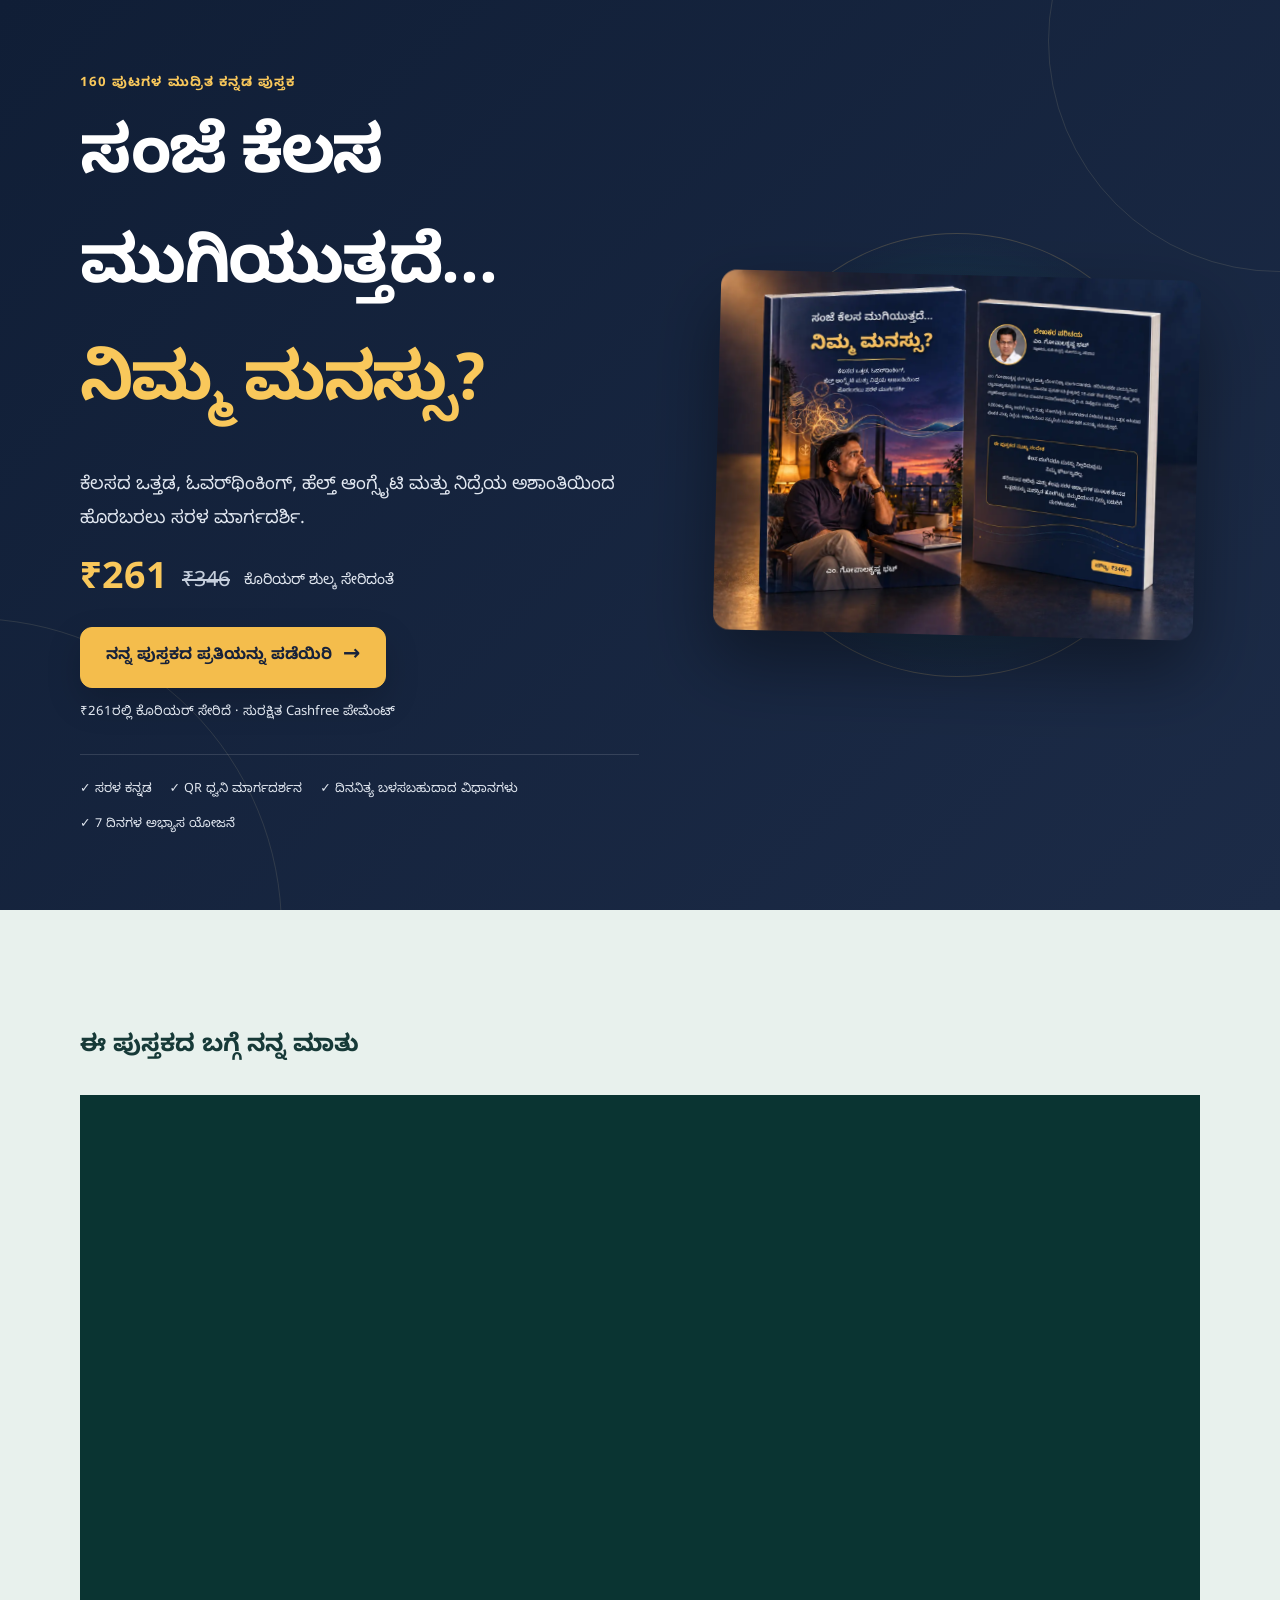
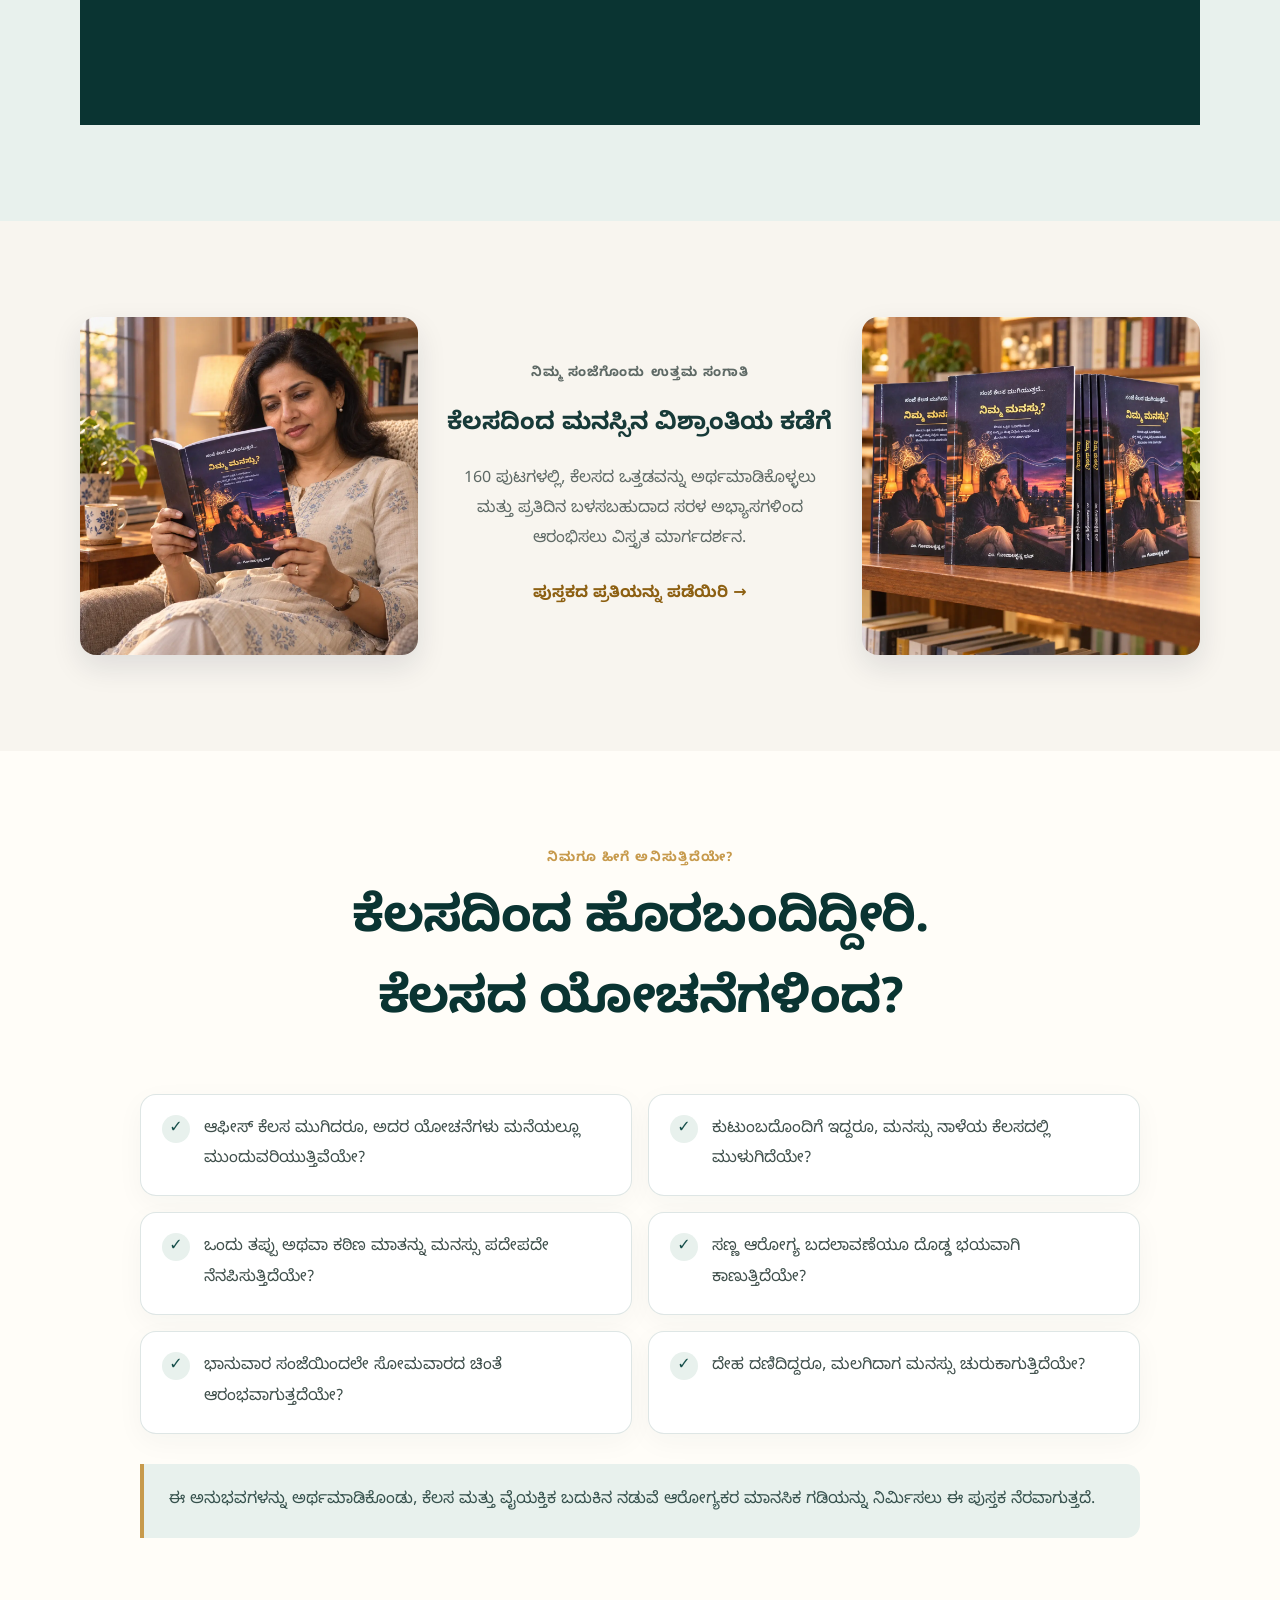
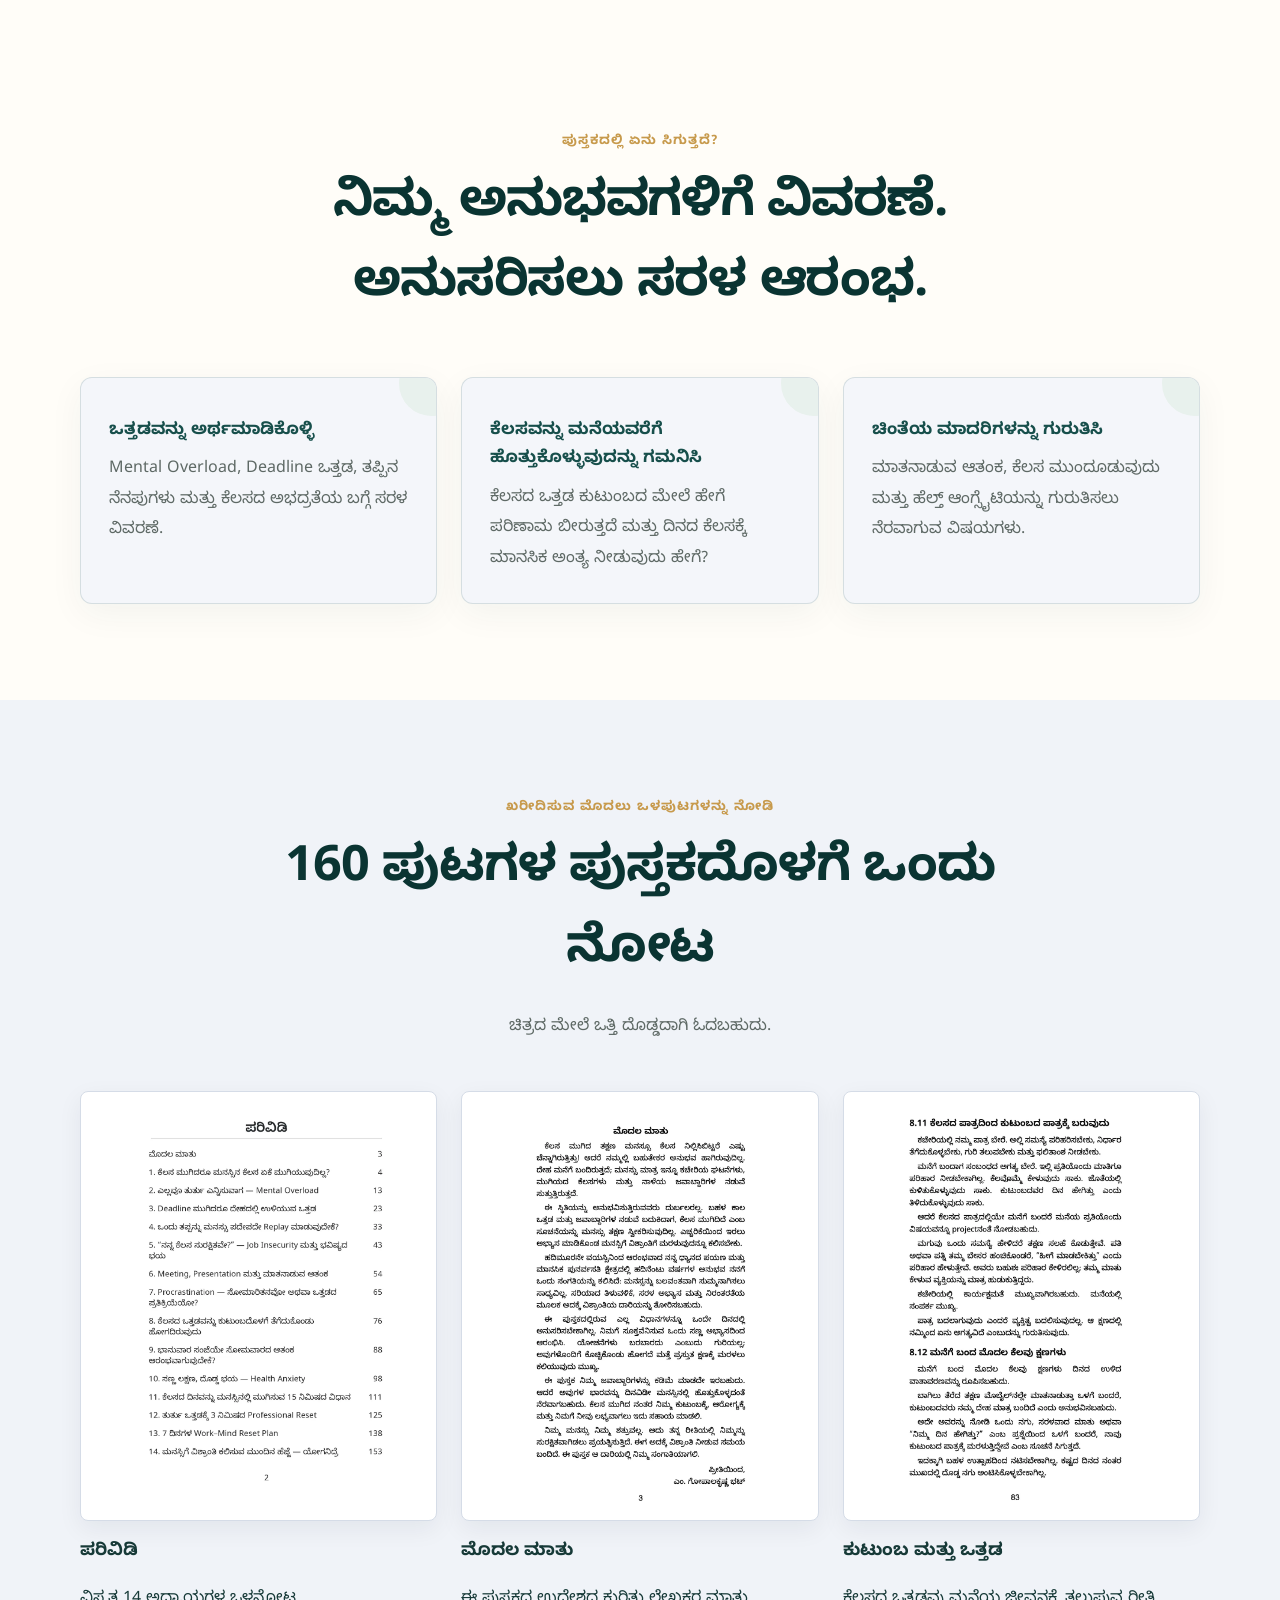
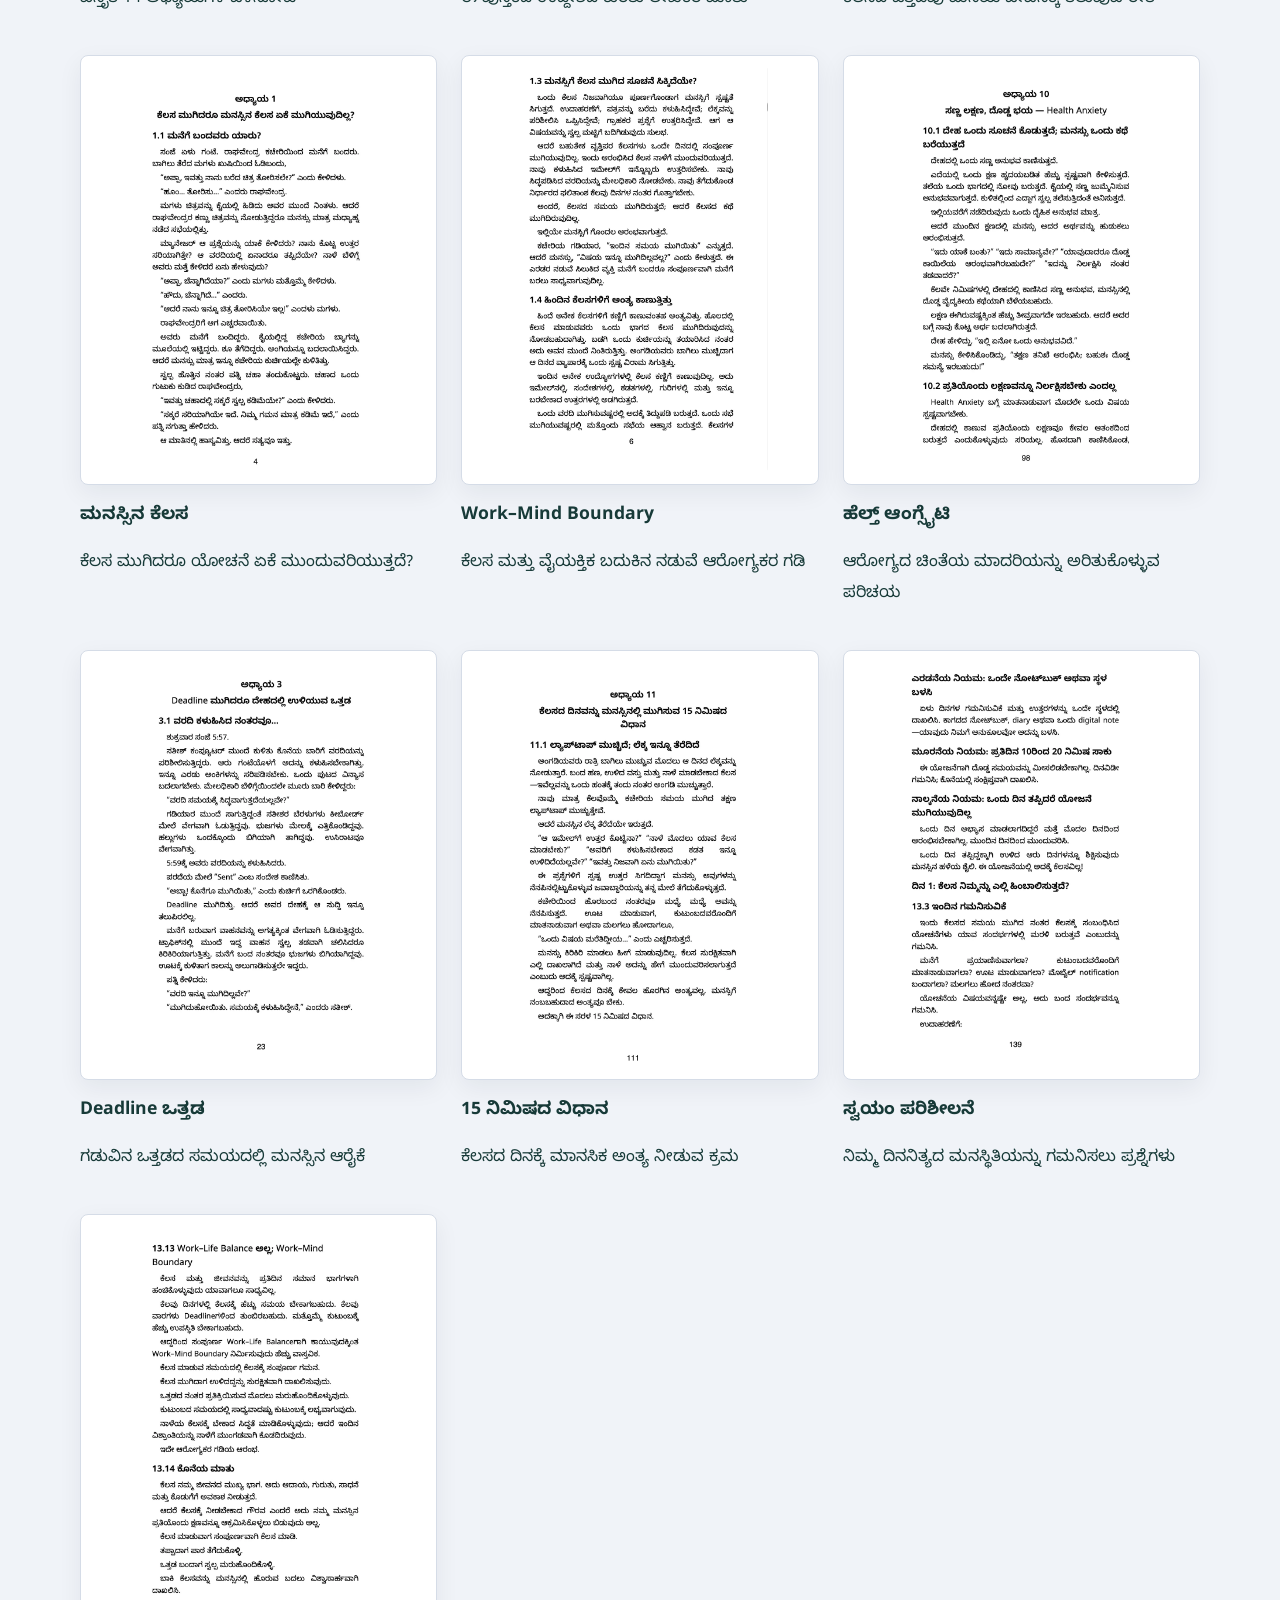
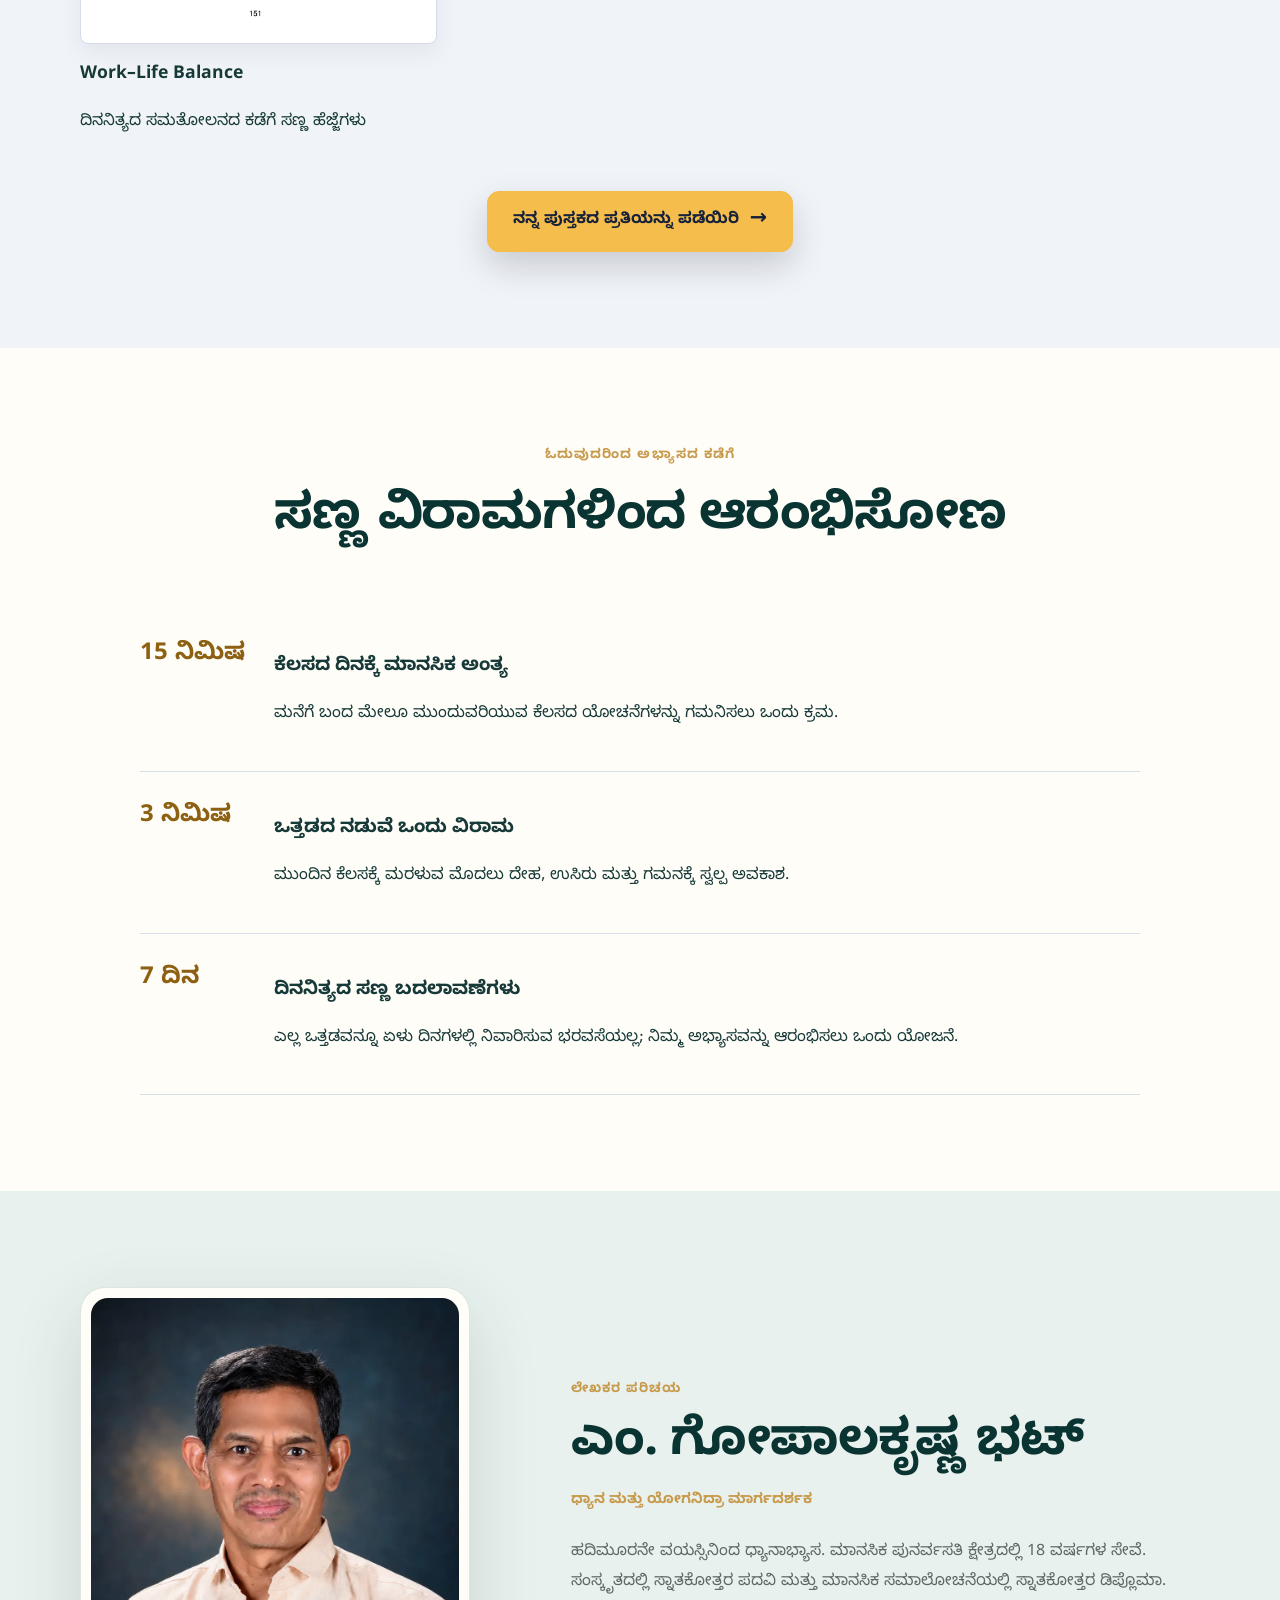
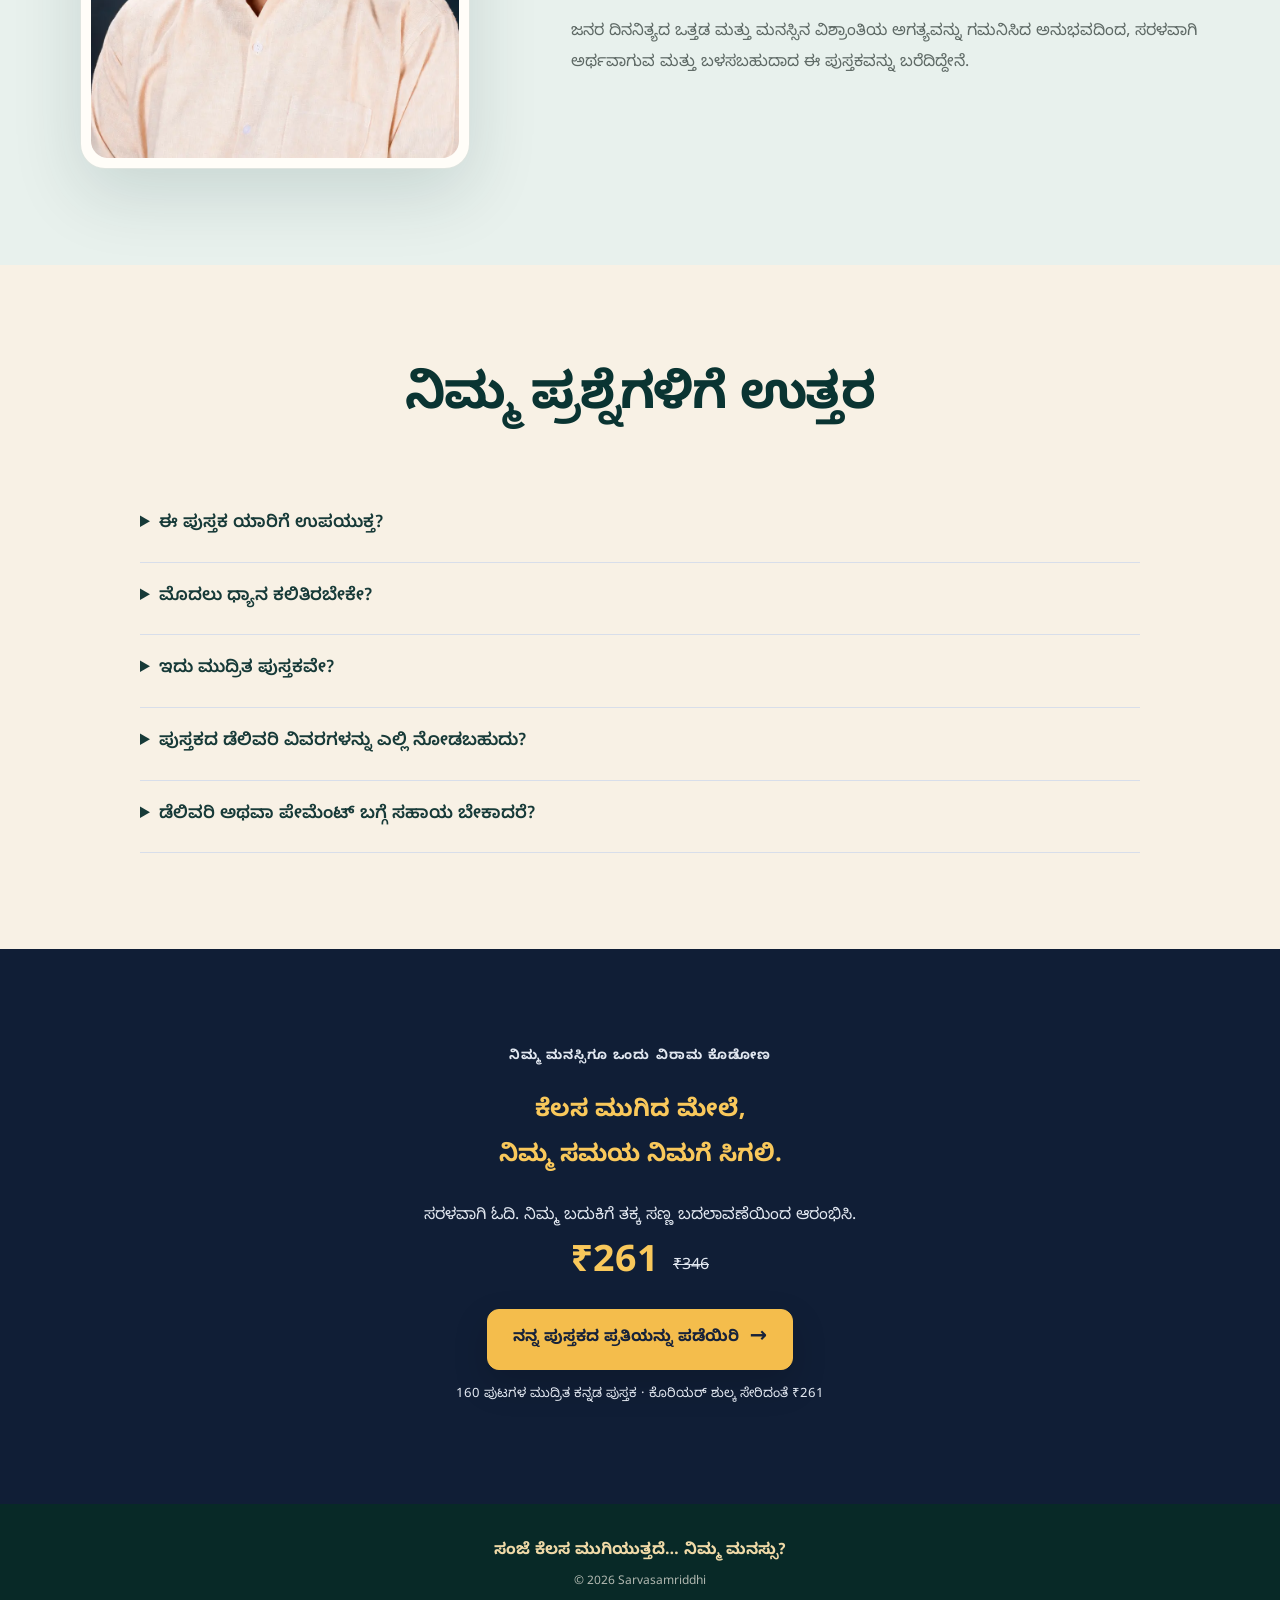
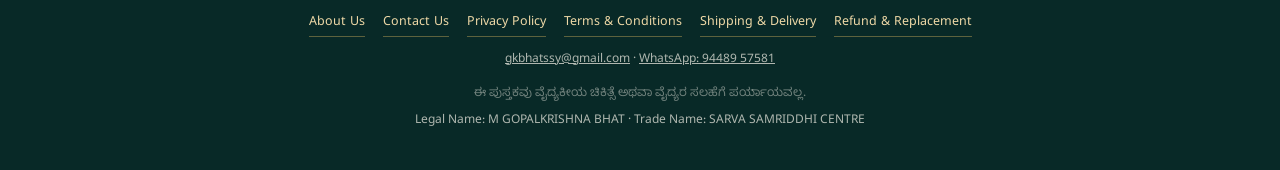
==== commit 43ba4a6d: "Add files via upload" ====
--- a/index.html
+++ b/index.html
@@ -45,16 +45,16 @@
     <section class="section"><div class="container"><div class="section-heading"><p class="section-kicker">ಪುಸ್ತಕದಲ್ಲಿ ಏನು ಸಿಗುತ್ತದೆ?</p><h2>ನಿಮ್ಮ ಅನುಭವಗಳಿಗೆ ವಿವರಣೆ.<br>ಅನುಸರಿಸಲು ಸರಳ ಆರಂಭ.</h2></div><div class="benefit-grid"><article class="benefit-card"><h3>ಒತ್ತಡವನ್ನು ಅರ್ಥಮಾಡಿಕೊಳ್ಳಿ</h3><p>Mental Overload, Deadline ಒತ್ತಡ, ತಪ್ಪಿನ ನೆನಪುಗಳು ಮತ್ತು ಕೆಲಸದ ಅಭದ್ರತೆಯ ಬಗ್ಗೆ ಸರಳ ವಿವರಣೆ.</p></article><article class="benefit-card"><h3>ಕೆಲಸವನ್ನು ಮನೆಯವರೆಗೆ ಹೊತ್ತುಕೊಳ್ಳುವುದನ್ನು ಗಮನಿಸಿ</h3><p>ಕೆಲಸದ ಒತ್ತಡ ಕುಟುಂಬದ ಮೇಲೆ ಹೇಗೆ ಪರಿಣಾಮ ಬೀರುತ್ತದೆ ಮತ್ತು ದಿನದ ಕೆಲಸಕ್ಕೆ ಮಾನಸಿಕ ಅಂತ್ಯ ನೀಡುವುದು ಹೇಗೆ?</p></article><article class="benefit-card"><h3>ಚಿಂತೆಯ ಮಾದರಿಗಳನ್ನು ಗುರುತಿಸಿ</h3><p>ಮಾತನಾಡುವ ಆತಂಕ, ಕೆಲಸ ಮುಂದೂಡುವುದು ಮತ್ತು ಹೆಲ್ತ್ ಆಂಗ್ಸೈಟಿಯನ್ನು ಗುರುತಿಸಲು ನೆರವಾಗುವ ವಿಷಯಗಳು.</p></article></div></div></section>
 
     <section class="section preview-section"><div class="container"><div class="section-heading"><p class="section-kicker">ಖರೀದಿಸುವ ಮೊದಲು ಒಳಪುಟಗಳನ್ನು ನೋಡಿ</p><h2>160 ಪುಟಗಳ ಪುಸ್ತಕದೊಳಗೆ ಒಂದು ನೋಟ</h2><p>ಚಿತ್ರದ ಮೇಲೆ ಒತ್ತಿ ದೊಡ್ಡದಾಗಿ ಓದಬಹುದು.</p></div><div class="sample-grid">
-      <a class="sample-card" href="assets/Screenshot 2026-09-24 at 1.12.26 PM.png" target="_blank" rel="noopener"><div class="sample-paper"><img src="assets/Screenshot 2026-09-24 at 1.12.26 PM.png" alt="160 ಪುಟಗಳ ಪುಸ್ತಕದ ಪರಿವಿಡಿ" loading="lazy"></div><h3>ಪರಿವಿಡಿ</h3><p>ವಿಸ್ತೃತ 14 ಅಧ್ಯಾಯಗಳ ಒಳನೋಟ</p></a>
-      <a class="sample-card" href="assets/Screenshot 2026-09-24 at 1.12.40 PM.png" target="_blank" rel="noopener"><div class="sample-paper"><img src="assets/Screenshot 2026-09-24 at 1.12.40 PM.png" alt="ಪುಸ್ತಕದ ಮೊದಲ ಮಾತು" loading="lazy"></div><h3>ಮೊದಲ ಮಾತು</h3><p>ಈ ಪುಸ್ತಕದ ಉದ್ದೇಶದ ಕುರಿತು ಲೇಖಕರ ಮಾತು</p></a>
-      <a class="sample-card" href="assets/Screenshot 2026-09-24 at 1.12.51 PM.png" target="_blank" rel="noopener"><div class="sample-paper"><img src="assets/Screenshot 2026-09-24 at 1.12.51 PM.png" alt="ಕುಟುಂಬದ ಮೇಲೆ ಕೆಲಸದ ಒತ್ತಡದ ಪರಿಣಾಮ ಕುರಿತು ಒಳಪುಟ" loading="lazy"></div><h3>ಕುಟುಂಬ ಮತ್ತು ಒತ್ತಡ</h3><p>ಕೆಲಸದ ಒತ್ತಡವು ಮನೆಯ ಜೀವನಕ್ಕೆ ತಲುಪುವ ರೀತಿ</p></a>
-      <a class="sample-card" href="assets/Screenshot 2026-09-24 at 1.13.06 PM.png" target="_blank" rel="noopener"><div class="sample-paper"><img src="assets/Screenshot 2026-09-24 at 1.13.06 PM.png" alt="ಕೆಲಸದ ದಿನ ಮುಗಿದರೂ ಮನಸ್ಸಿನ ಕೆಲಸ ಮುಗಿಯದಿರುವ ಕುರಿತು ಒಳಪುಟ" loading="lazy"></div><h3>ಮನಸ್ಸಿನ ಕೆಲಸ</h3><p>ಕೆಲಸ ಮುಗಿದರೂ ಯೋಚನೆ ಏಕೆ ಮುಂದುವರಿಯುತ್ತದೆ?</p></a>
-      <a class="sample-card" href="assets/Screenshot 2026-09-24 at 1.13.29 PM.png" target="_blank" rel="noopener"><div class="sample-paper"><img src="assets/Screenshot 2026-09-24 at 1.13.29 PM.png" alt="ಕೆಲಸ ಮತ್ತು ಮನಸ್ಸಿನ ಗಡಿಯ ಕುರಿತು ಒಳಪುಟ" loading="lazy"></div><h3>Work–Mind Boundary</h3><p>ಕೆಲಸ ಮತ್ತು ವೈಯಕ್ತಿಕ ಬದುಕಿನ ನಡುವೆ ಆರೋಗ್ಯಕರ ಗಡಿ</p></a>
-      <a class="sample-card" href="assets/Screenshot 2026-09-24 at 1.14.45 PM.png" target="_blank" rel="noopener"><div class="sample-paper"><img src="assets/Screenshot 2026-09-24 at 1.14.45 PM.png" alt="ಹೆಲ್ತ್ ಆಂಗ್ಸೈಟಿ ಕುರಿತು ಒಳಪುಟ" loading="lazy"></div><h3>ಹೆಲ್ತ್ ಆಂಗ್ಸೈಟಿ</h3><p>ಆರೋಗ್ಯದ ಚಿಂತೆಯ ಮಾದರಿಯನ್ನು ಅರಿತುಕೊಳ್ಳುವ ಪರಿಚಯ</p></a>
-      <a class="sample-card" href="assets/Screenshot 2026-09-24 at 1.15.24 PM.png" target="_blank" rel="noopener"><div class="sample-paper"><img src="assets/Screenshot 2026-09-24 at 1.15.24 PM.png" alt="Deadline ಒತ್ತಡ ಕುರಿತು ಒಳಪುಟ" loading="lazy"></div><h3>Deadline ಒತ್ತಡ</h3><p>ಗಡುವಿನ ಒತ್ತಡದ ಸಮಯದಲ್ಲಿ ಮನಸ್ಸಿನ ಆರೈಕೆ</p></a>
-      <a class="sample-card" href="assets/Screenshot 2026-09-24 at 1.15.47 PM.png" target="_blank" rel="noopener"><div class="sample-paper"><img src="assets/Screenshot 2026-09-24 at 1.15.47 PM.png" alt="15 ನಿಮಿಷದ ಕೆಲಸದ ದಿನ ಮುಗಿಸುವ ವಿಧಾನ ಕುರಿತು ಒಳಪುಟ" loading="lazy"></div><h3>15 ನಿಮಿಷದ ವಿಧಾನ</h3><p>ಕೆಲಸದ ದಿನಕ್ಕೆ ಮಾನಸಿಕ ಅಂತ್ಯ ನೀಡುವ ಕ್ರಮ</p></a>
-      <a class="sample-card" href="assets/Screenshot 2026-09-24 at 1.16.27 PM.png" target="_blank" rel="noopener"><div class="sample-paper"><img src="assets/Screenshot 2026-09-24 at 1.16.27 PM.png" alt="ಸ್ವಯಂ ಪರಿಶೀಲನೆಯ ಒಳಪುಟ" loading="lazy"></div><h3>ಸ್ವಯಂ ಪರಿಶೀಲನೆ</h3><p>ನಿಮ್ಮ ದಿನನಿತ್ಯದ ಮನಸ್ಥಿತಿಯನ್ನು ಗಮನಿಸಲು ಪ್ರಶ್ನೆಗಳು</p></a>
-      <a class="sample-card" href="assets/Screenshot 2026-09-24 at 1.17.05 PM.png" target="_blank" rel="noopener"><div class="sample-paper"><img src="assets/Screenshot 2026-09-24 at 1.17.05 PM.png" alt="Work–Life Balance ಕುರಿತು ಒಳಪುಟ" loading="lazy"></div><h3>Work–Life Balance</h3><p>ದಿನನಿತ್ಯದ ಸಮತೋಲನದ ಕಡೆಗೆ ಸಣ್ಣ ಹೆಜ್ಜೆಗಳು</p></a>
+      <a class="sample-card" href="assets/inside-01.webp" target="_blank" rel="noopener"><div class="sample-paper"><img src="assets/inside-01.webp" alt="160 ಪುಟಗಳ ಪುಸ್ತಕದ ಪರಿವಿಡಿ" loading="lazy"></div><h3>ಪರಿವಿಡಿ</h3><p>ವಿಸ್ತೃತ 14 ಅಧ್ಯಾಯಗಳ ಒಳನೋಟ</p></a>
+      <a class="sample-card" href="assets/inside-02.webp" target="_blank" rel="noopener"><div class="sample-paper"><img src="assets/inside-02.webp" alt="ಪುಸ್ತಕದ ಮೊದಲ ಮಾತು" loading="lazy"></div><h3>ಮೊದಲ ಮಾತು</h3><p>ಈ ಪುಸ್ತಕದ ಉದ್ದೇಶದ ಕುರಿತು ಲೇಖಕರ ಮಾತು</p></a>
+      <a class="sample-card" href="assets/inside-03.webp" target="_blank" rel="noopener"><div class="sample-paper"><img src="assets/inside-03.webp" alt="ಕುಟುಂಬದ ಮೇಲೆ ಕೆಲಸದ ಒತ್ತಡದ ಪರಿಣಾಮ ಕುರಿತು ಒಳಪುಟ" loading="lazy"></div><h3>ಕುಟುಂಬ ಮತ್ತು ಒತ್ತಡ</h3><p>ಕೆಲಸದ ಒತ್ತಡವು ಮನೆಯ ಜೀವನಕ್ಕೆ ತಲುಪುವ ರೀತಿ</p></a>
+      <a class="sample-card" href="assets/inside-04.webp" target="_blank" rel="noopener"><div class="sample-paper"><img src="assets/inside-04.webp" alt="ಕೆಲಸದ ದಿನ ಮುಗಿದರೂ ಮನಸ್ಸಿನ ಕೆಲಸ ಮುಗಿಯದಿರುವ ಕುರಿತು ಒಳಪುಟ" loading="lazy"></div><h3>ಮನಸ್ಸಿನ ಕೆಲಸ</h3><p>ಕೆಲಸ ಮುಗಿದರೂ ಯೋಚನೆ ಏಕೆ ಮುಂದುವರಿಯುತ್ತದೆ?</p></a>
+      <a class="sample-card" href="assets/inside-05.webp" target="_blank" rel="noopener"><div class="sample-paper"><img src="assets/inside-05.webp" alt="ಕೆಲಸ ಮತ್ತು ಮನಸ್ಸಿನ ಗಡಿಯ ಕುರಿತು ಒಳಪುಟ" loading="lazy"></div><h3>Work–Mind Boundary</h3><p>ಕೆಲಸ ಮತ್ತು ವೈಯಕ್ತಿಕ ಬದುಕಿನ ನಡುವೆ ಆರೋಗ್ಯಕರ ಗಡಿ</p></a>
+      <a class="sample-card" href="assets/inside-06.webp" target="_blank" rel="noopener"><div class="sample-paper"><img src="assets/inside-06.webp" alt="ಹೆಲ್ತ್ ಆಂಗ್ಸೈಟಿ ಕುರಿತು ಒಳಪುಟ" loading="lazy"></div><h3>ಹೆಲ್ತ್ ಆಂಗ್ಸೈಟಿ</h3><p>ಆರೋಗ್ಯದ ಚಿಂತೆಯ ಮಾದರಿಯನ್ನು ಅರಿತುಕೊಳ್ಳುವ ಪರಿಚಯ</p></a>
+      <a class="sample-card" href="assets/inside-07.webp" target="_blank" rel="noopener"><div class="sample-paper"><img src="assets/inside-07.webp" alt="Deadline ಒತ್ತಡ ಕುರಿತು ಒಳಪುಟ" loading="lazy"></div><h3>Deadline ಒತ್ತಡ</h3><p>ಗಡುವಿನ ಒತ್ತಡದ ಸಮಯದಲ್ಲಿ ಮನಸ್ಸಿನ ಆರೈಕೆ</p></a>
+      <a class="sample-card" href="assets/inside-08.webp" target="_blank" rel="noopener"><div class="sample-paper"><img src="assets/inside-08.webp" alt="15 ನಿಮಿಷದ ಕೆಲಸದ ದಿನ ಮುಗಿಸುವ ವಿಧಾನ ಕುರಿತು ಒಳಪುಟ" loading="lazy"></div><h3>15 ನಿಮಿಷದ ವಿಧಾನ</h3><p>ಕೆಲಸದ ದಿನಕ್ಕೆ ಮಾನಸಿಕ ಅಂತ್ಯ ನೀಡುವ ಕ್ರಮ</p></a>
+      <a class="sample-card" href="assets/inside-09.webp" target="_blank" rel="noopener"><div class="sample-paper"><img src="assets/inside-09.webp" alt="ಸ್ವಯಂ ಪರಿಶೀಲನೆಯ ಒಳಪುಟ" loading="lazy"></div><h3>ಸ್ವಯಂ ಪರಿಶೀಲನೆ</h3><p>ನಿಮ್ಮ ದಿನನಿತ್ಯದ ಮನಸ್ಥಿತಿಯನ್ನು ಗಮನಿಸಲು ಪ್ರಶ್ನೆಗಳು</p></a>
+      <a class="sample-card" href="assets/inside-10.webp" target="_blank" rel="noopener"><div class="sample-paper"><img src="assets/inside-10.webp" alt="Work–Life Balance ಕುರಿತು ಒಳಪುಟ" loading="lazy"></div><h3>Work–Life Balance</h3><p>ದಿನನಿತ್ಯದ ಸಮತೋಲನದ ಕಡೆಗೆ ಸಣ್ಣ ಹೆಜ್ಜೆಗಳು</p></a>
     </div><div class="section-cta"><a class="primary-button checkout" href="https://payments.cashfree.com/forms/sanjekelasa">ನನ್ನ ಪುಸ್ತಕದ ಪ್ರತಿಯನ್ನು ಪಡೆಯಿರಿ <span aria-hidden="true">→</span></a></div></div></section>
 
     <section class="section"><div class="container narrow"><div class="section-heading"><p class="section-kicker">ಓದುವುದರಿಂದ ಅಭ್ಯಾಸದ ಕಡೆಗೆ</p><h2>ಸಣ್ಣ ವಿರಾಮಗಳಿಂದ ಆರಂಭಿಸೋಣ</h2></div><div class="reset-list"><article><strong>15 ನಿಮಿಷ</strong><div><h3>ಕೆಲಸದ ದಿನಕ್ಕೆ ಮಾನಸಿಕ ಅಂತ್ಯ</h3><p>ಮನೆಗೆ ಬಂದ ಮೇಲೂ ಮುಂದುವರಿಯುವ ಕೆಲಸದ ಯೋಚನೆಗಳನ್ನು ಗಮನಿಸಲು ಒಂದು ಕ್ರಮ.</p></div></article><article><strong>3 ನಿಮಿಷ</strong><div><h3>ಒತ್ತಡದ ನಡುವೆ ಒಂದು ವಿರಾಮ</h3><p>ಮುಂದಿನ ಕೆಲಸಕ್ಕೆ ಮರಳುವ ಮೊದಲು ದೇಹ, ಉಸಿರು ಮತ್ತು ಗಮನಕ್ಕೆ ಸ್ವಲ್ಪ ಅವಕಾಶ.</p></div></article><article><strong>7 ದಿನ</strong><div><h3>ದಿನನಿತ್ಯದ ಸಣ್ಣ ಬದಲಾವಣೆಗಳು</h3><p>ಎಲ್ಲ ಒತ್ತಡವನ್ನೂ ಏಳು ದಿನಗಳಲ್ಲಿ ನಿವಾರಿಸುವ ಭರವಸೆಯಲ್ಲ; ನಿಮ್ಮ ಅಭ್ಯಾಸವನ್ನು ಆರಂಭಿಸಲು ಒಂದು ಯೋಜನೆ.</p></div></article></div></div></section>
